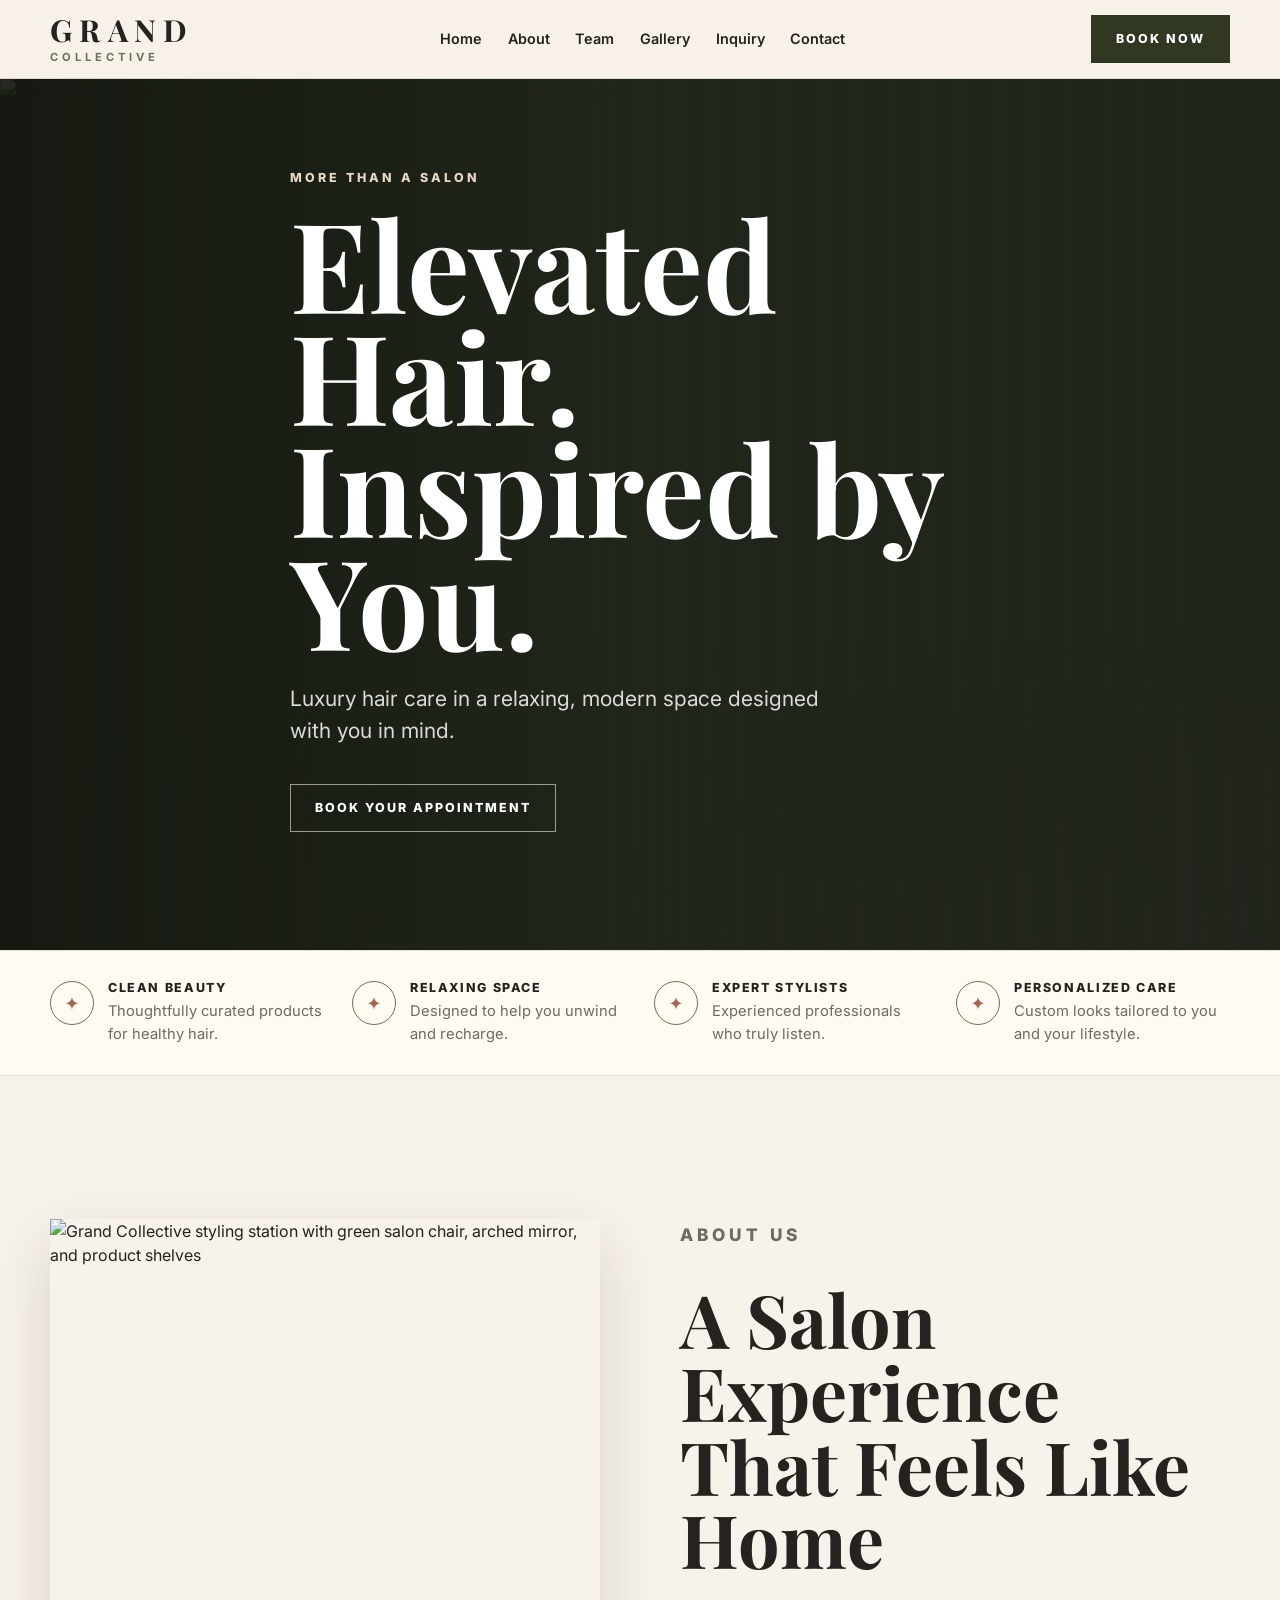
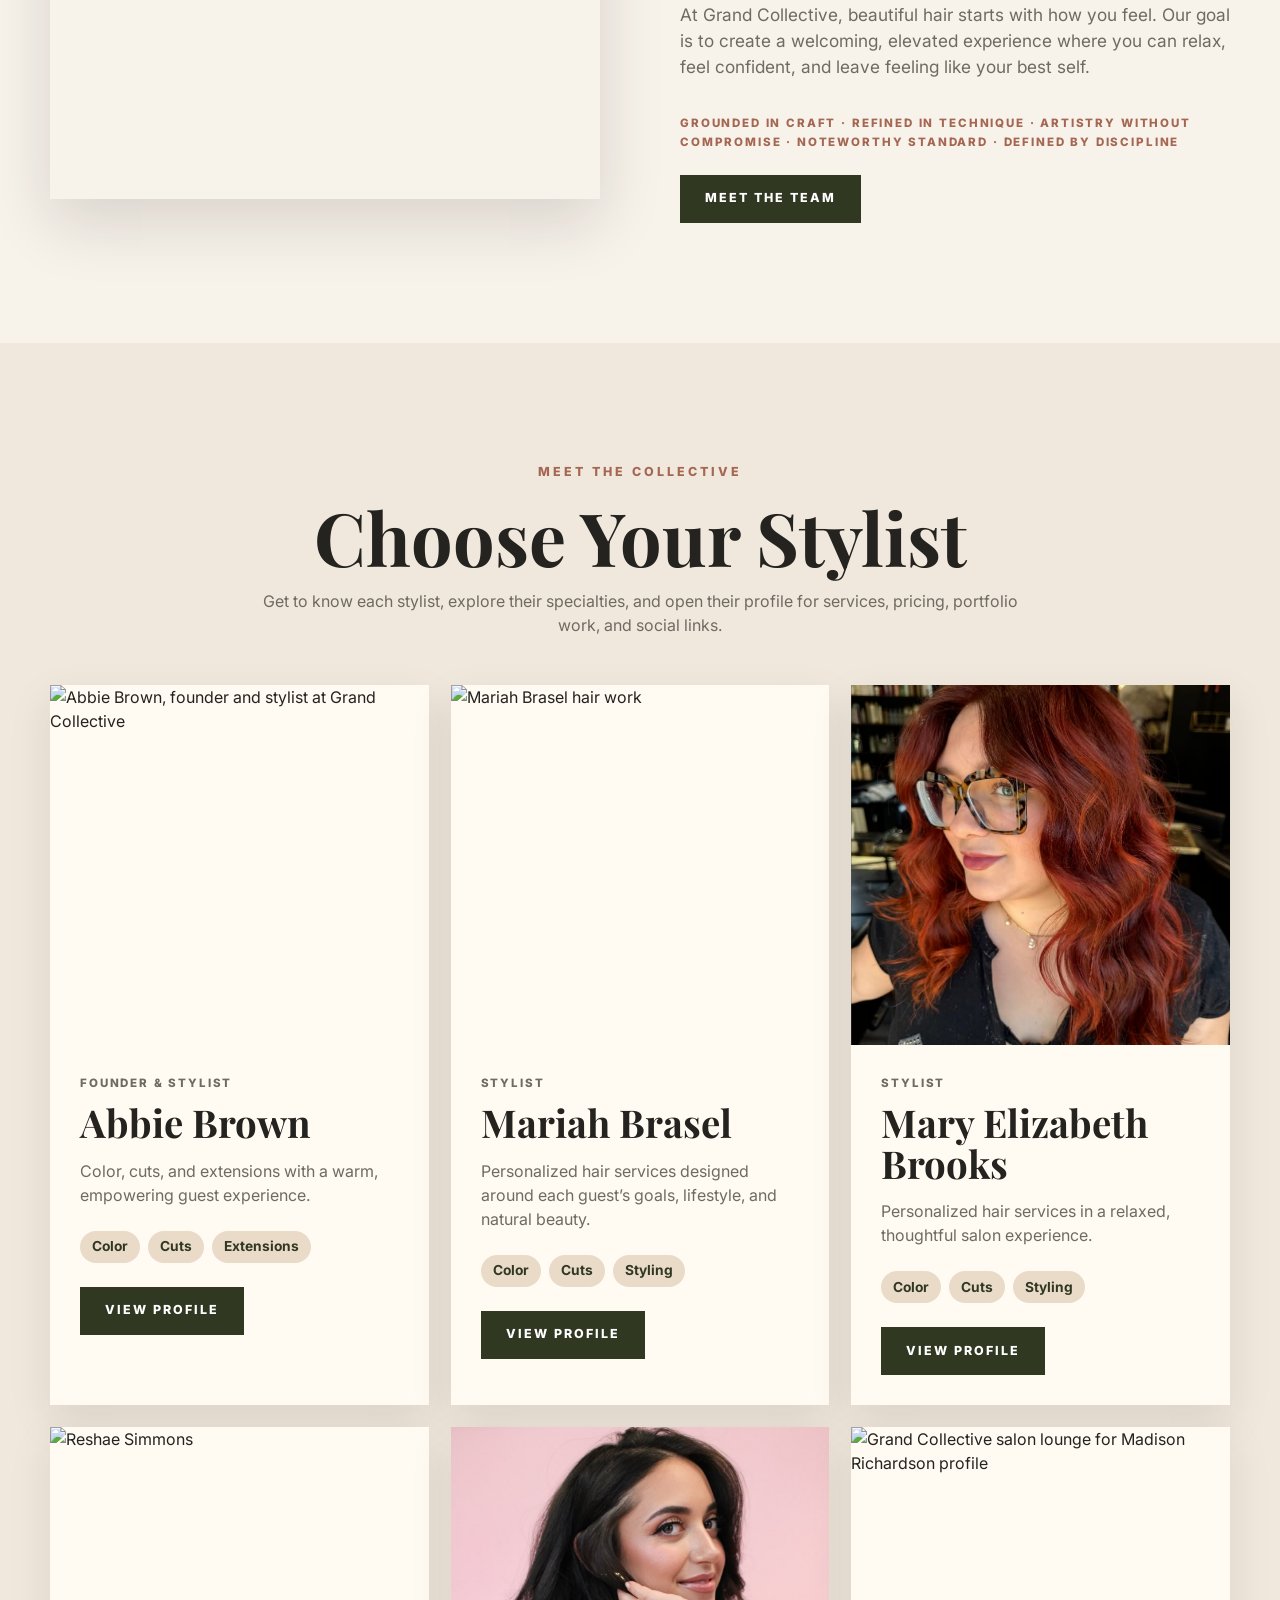
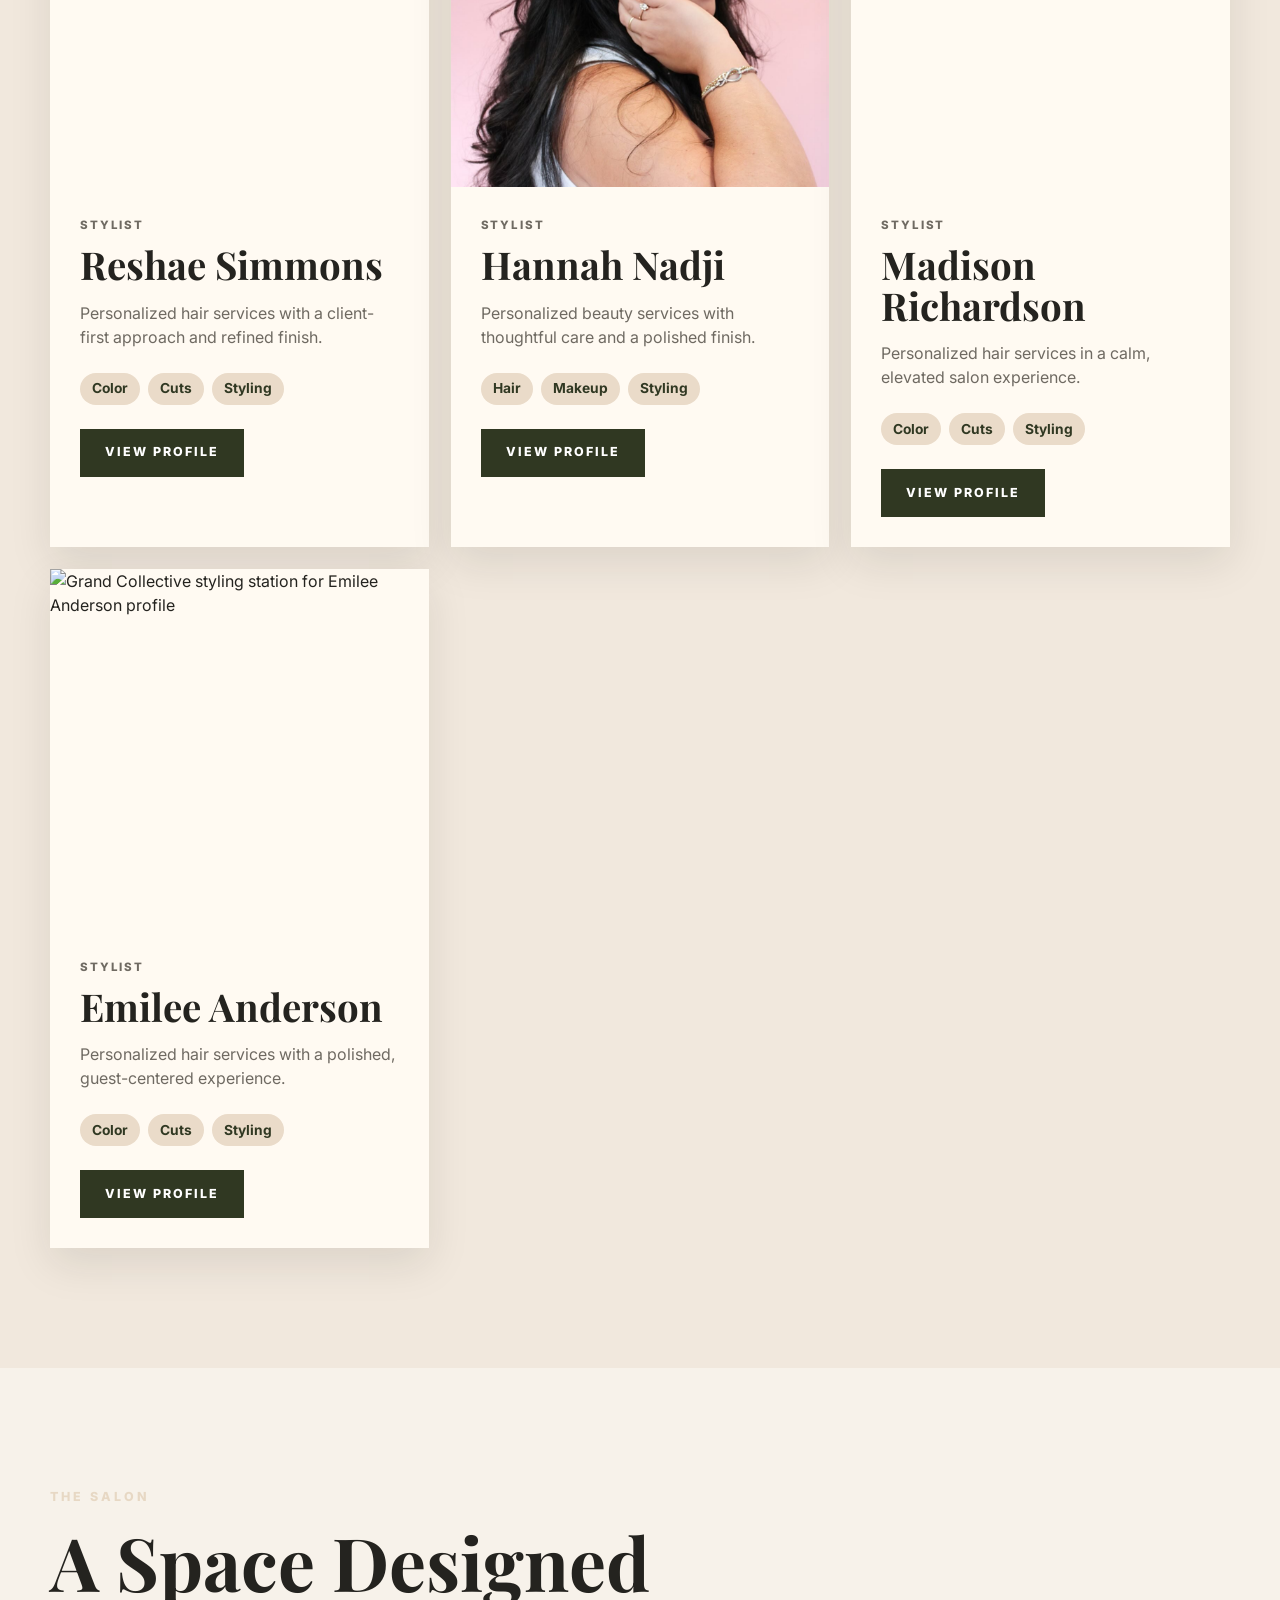
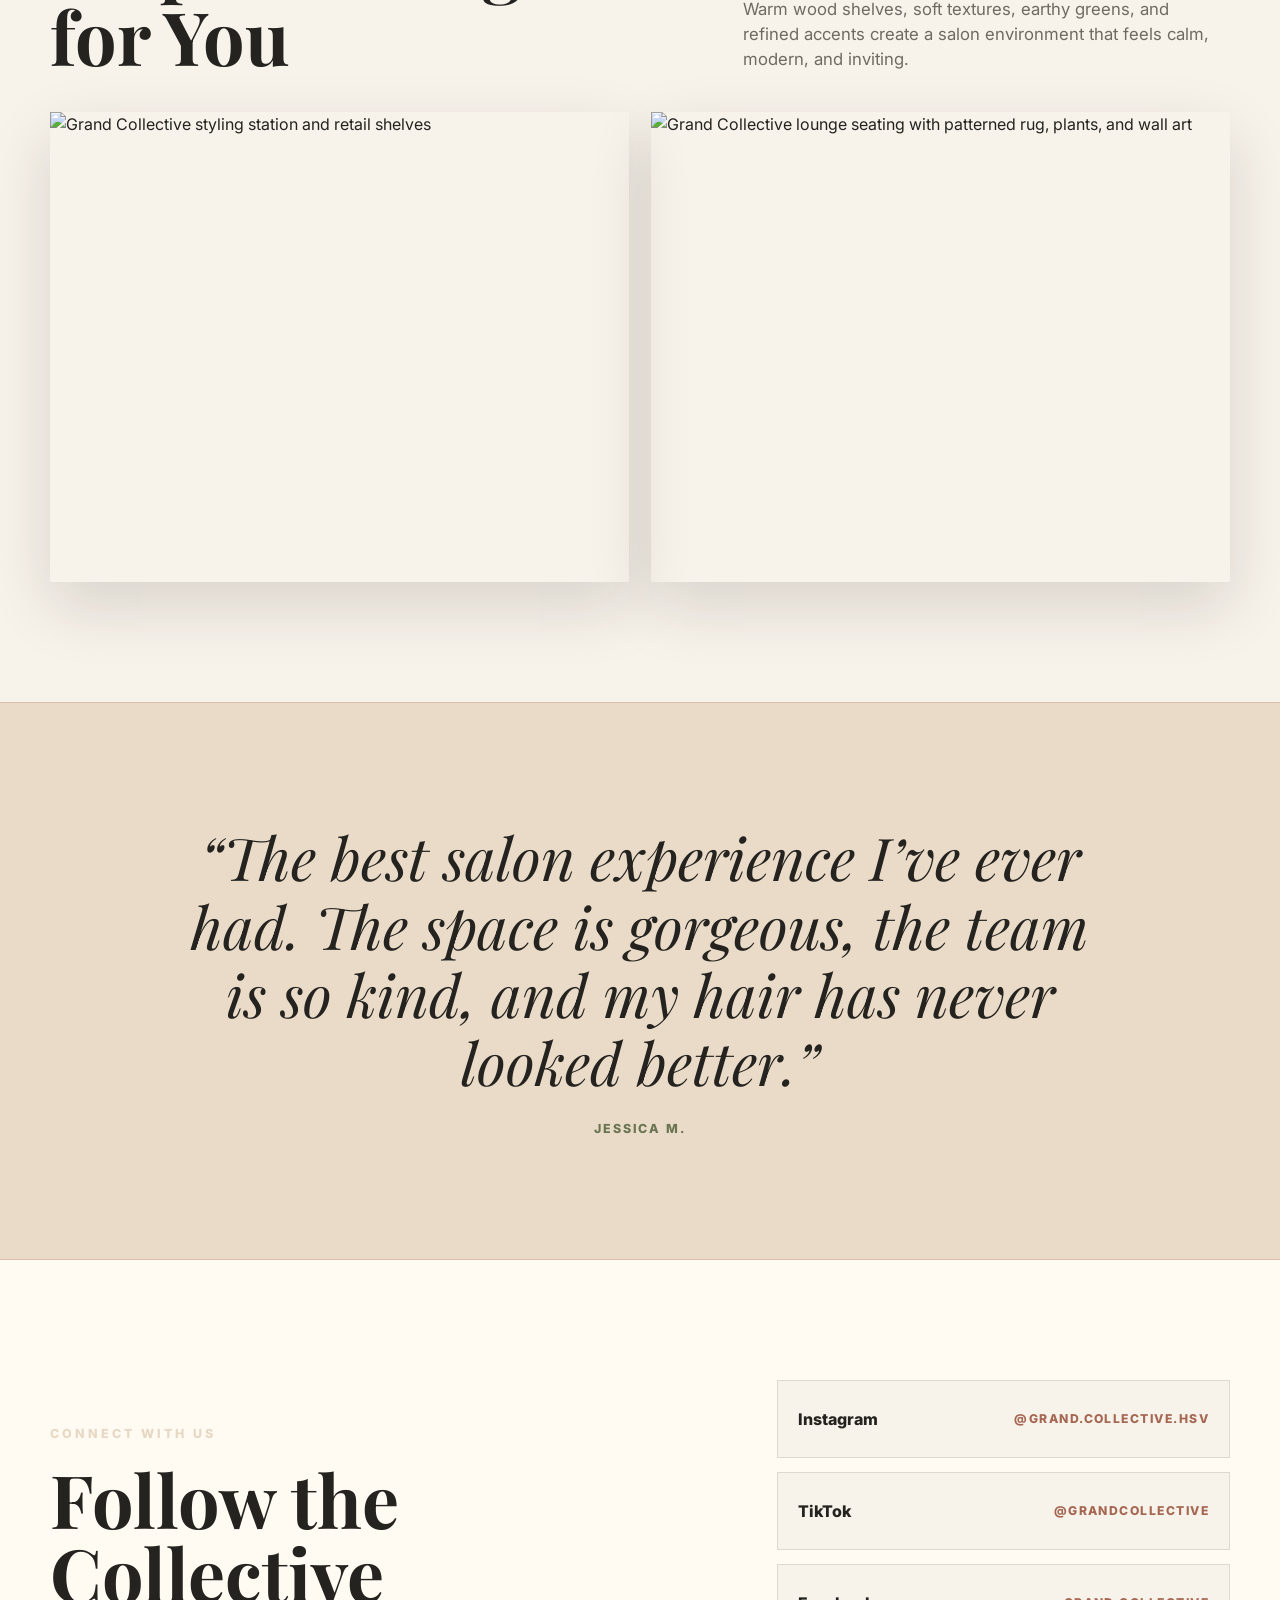
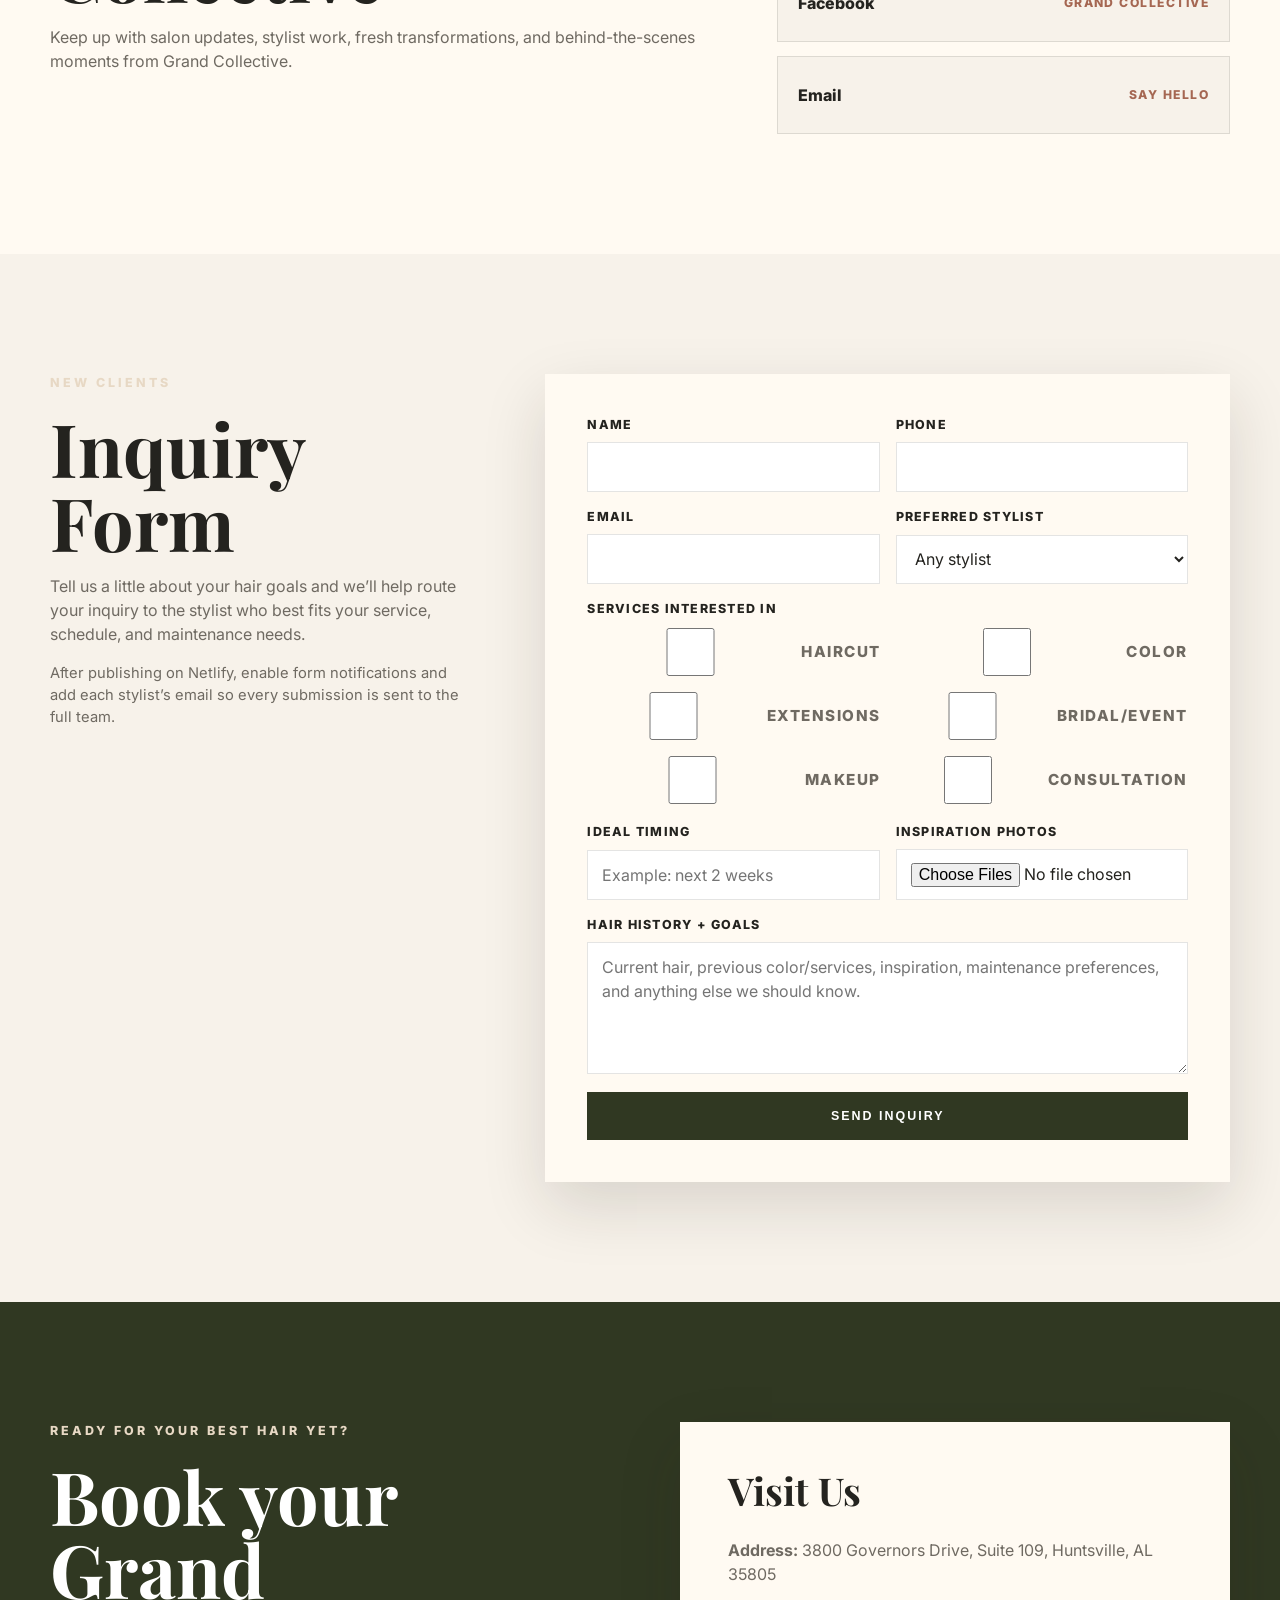
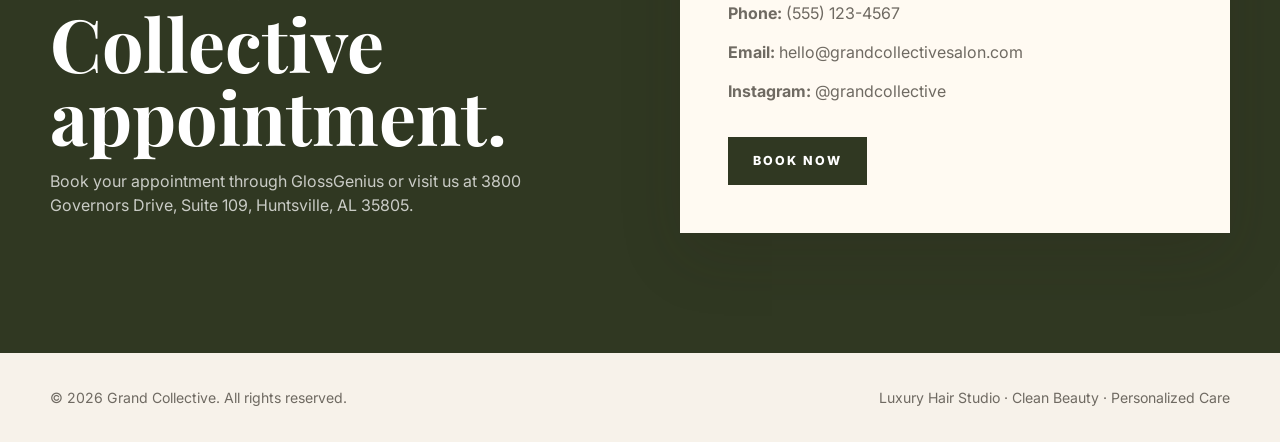
==== index.html @ e7930e5d "Updating Inquiry Form" ====
<!doctype html>
<html lang="en">
  <head>
    <meta charset="utf-8" />
    <meta name="viewport" content="width=device-width, initial-scale=1" />
    <title>Grand Collective | Luxury Hair Studio</title>
    <meta
      name="description"
      content="Grand Collective is a luxury hair studio in Huntsville, Alabama offering personalized cuts, color, styling, treatments, and extensions."
    />
    <link rel="preconnect" href="https://fonts.googleapis.com" />
    <link rel="preconnect" href="https://fonts.gstatic.com" crossorigin />
    <link
      href="https://fonts.googleapis.com/css2?family=Inter:wght@400;500;600;700&family=Playfair+Display:wght@500;600;700&display=swap"
      rel="stylesheet"
    />
    <style>
      :root {
        --paper: #f7f2ea;
        --cream: #fffaf2;
        --ink: #24231f;
        --olive: #303822;
        --sage: #687452;
        --clay: #a56752;
        --rose: #c7a7a1;
        --sand: #e7d8c4;
        --muted: #6f6a62;
        --line: rgba(36, 35, 31, 0.12);
        --shadow: 0 24px 60px rgba(35, 29, 22, 0.14);
      }

      * {
        box-sizing: border-box;
      }

      html {
        scroll-behavior: smooth;
      }

      body {
        margin: 0;
        background: var(--paper);
        color: var(--ink);
        font-family: Inter, system-ui, -apple-system, BlinkMacSystemFont, "Segoe UI", sans-serif;
        line-height: 1.5;
      }

      img {
        display: block;
        width: 100%;
      }

      a {
        color: inherit;
        text-decoration: none;
      }

      .shell {
        width: min(1180px, calc(100% - 40px));
        margin: 0 auto;
      }

      .site-header {
        position: sticky;
        top: 0;
        z-index: 10;
        background: rgba(247, 242, 234, 0.93);
        border-bottom: 1px solid var(--line);
        backdrop-filter: blur(16px);
      }

      .header-inner {
        min-height: 78px;
        display: flex;
        align-items: center;
        justify-content: space-between;
        gap: 24px;
      }

      .brand {
        line-height: 1;
        min-width: max-content;
      }

      .brand-primary {
        display: block;
        font-family: "Playfair Display", Georgia, serif;
        font-size: clamp(1.35rem, 2.6vw, 1.9rem);
        font-weight: 700;
        letter-spacing: 0.24em;
      }

      .brand-secondary {
        display: block;
        margin-top: 6px;
        color: var(--sage);
        font-size: 0.7rem;
        font-weight: 700;
        letter-spacing: 0.36em;
      }

      .nav {
        display: flex;
        align-items: center;
        justify-content: center;
        gap: clamp(16px, 2vw, 34px);
        font-size: 0.9rem;
        font-weight: 600;
      }

      .nav a {
        transition: color 180ms ease;
      }

      .nav a:hover {
        color: var(--clay);
      }

      .button {
        display: inline-flex;
        align-items: center;
        justify-content: center;
        min-height: 48px;
        padding: 0 24px;
        border: 1px solid transparent;
        background: var(--olive);
        color: #fff;
        font-size: 0.78rem;
        font-weight: 800;
        letter-spacing: 0.16em;
        text-transform: uppercase;
        transition: transform 180ms ease, background 180ms ease, border-color 180ms ease, color 180ms ease;
      }

      .button:hover {
        transform: translateY(-1px);
        background: var(--clay);
      }

      .button.secondary {
        background: transparent;
        border-color: rgba(255, 255, 255, 0.55);
      }

      .button.secondary:hover {
        background: #fff;
        border-color: #fff;
        color: var(--ink);
      }

      .hero {
        min-height: min(760px, calc(100vh - 18px));
        position: relative;
        display: flex;
        align-items: center;
        overflow: hidden;
        background: #20251c;
      }

      .hero img {
        position: absolute;
        inset: 0;
        height: 100%;
        object-fit: cover;
        object-position: center 58%;
      }

      .hero::after {
        content: "";
        position: absolute;
        inset: 0;
        background:
          linear-gradient(90deg, rgba(20, 24, 16, 0.92), rgba(31, 38, 25, 0.62) 48%, rgba(31, 38, 25, 0.12)),
          linear-gradient(0deg, rgba(36, 35, 31, 0.28), transparent 38%);
      }

      .hero-content {
        position: relative;
        z-index: 1;
        max-width: 700px;
        padding: 90px 0 118px;
        color: #fff;
      }

      .eyebrow {
        margin: 0 0 18px;
        color: var(--sand);
        font-size: 0.78rem;
        font-weight: 800;
        letter-spacing: 0.24em;
        text-transform: uppercase;
      }

      h1,
      h2,
      h3,
      .quote {
        font-family: "Playfair Display", Georgia, serif;
        letter-spacing: 0;
      }

      h1 {
        max-width: 780px;
        margin: 0 0 28px;
        font-size: clamp(4rem, 11vw, 7.8rem);
        line-height: 0.9;
      }

      h2 {
        margin: 0;
        font-size: clamp(2.5rem, 6vw, 4.6rem);
        line-height: 1;
      }

      h3 {
        margin: 0;
        font-size: clamp(1.65rem, 3vw, 2.45rem);
        line-height: 1.05;
      }

      .hero p:not(.eyebrow) {
        max-width: 560px;
        margin: 0 0 38px;
        color: rgba(255, 255, 255, 0.84);
        font-size: clamp(1.05rem, 2vw, 1.32rem);
      }

      .feature-band {
        background: var(--cream);
        border-block: 1px solid var(--line);
      }

      .features {
        display: grid;
        grid-template-columns: repeat(4, 1fr);
        gap: 28px;
        padding: 30px 0;
      }

      .feature {
        display: grid;
        grid-template-columns: 44px 1fr;
        gap: 14px;
      }

      .spark {
        width: 44px;
        height: 44px;
        display: grid;
        place-items: center;
        border: 1px solid var(--sage);
        border-radius: 50%;
        color: var(--clay);
        font-size: 1.15rem;
      }

      .feature h3 {
        margin: 0 0 6px;
        font-family: Inter, system-ui, sans-serif;
        font-size: 0.78rem;
        font-weight: 800;
        letter-spacing: 0.13em;
        text-transform: uppercase;
      }

      .feature p,
      .muted {
        color: var(--muted);
      }

      .feature p {
        margin: 0;
        font-size: 0.92rem;
      }

      section {
        scroll-margin-top: 90px;
      }

      .section {
        padding: clamp(74px, 10vw, 120px) 0;
      }

      .split {
        display: grid;
        grid-template-columns: minmax(0, 1fr) minmax(0, 1fr);
        gap: clamp(42px, 7vw, 80px);
        align-items: center;
      }

      .portrait-image {
        height: min(580px, 74vw);
        object-fit: cover;
        box-shadow: var(--shadow);
      }

      .copy p {
        margin: 26px 0 34px;
        color: var(--muted);
        font-size: 1.08rem;
      }

      .brand-line {
        margin: 0 0 22px;
        color: var(--clay);
        font-size: 0.72rem;
        font-weight: 800;
        letter-spacing: 0.16em;
        line-height: 1.7;
        text-transform: uppercase;
      }

      .dark {
        background: var(--olive);
        color: #fff;
      }

      .dark .muted {
        color: rgba(255, 255, 255, 0.74);
      }

      .section-heading {
        max-width: 840px;
        margin: 0 auto 48px;
        text-align: center;
      }

      .section-heading .eyebrow {
        color: var(--clay);
      }

      .dark .section-heading .eyebrow,
      .dark .eyebrow {
        color: var(--sand);
      }

      .card-grid {
        display: grid;
        grid-template-columns: repeat(3, minmax(0, 1fr));
        gap: 22px;
      }

      .stylist-card {
        background: var(--cream);
        color: var(--ink);
        box-shadow: 0 16px 40px rgba(32, 28, 22, 0.1);
        transition: transform 180ms ease, box-shadow 180ms ease;
      }

      .stylist-card:hover {
        transform: translateY(-4px);
        box-shadow: var(--shadow);
      }

      .stylist-card p {
        color: var(--muted);
      }

      .team {
        background: #f1e8dd;
      }

      .team .section-heading {
        max-width: 760px;
      }

      .stylist-card {
        overflow: hidden;
      }

      .stylist-card img {
        height: 360px;
        object-fit: cover;
      }

      .stylist-body {
        padding: 30px;
      }

      .stylist-title {
        margin: 0 0 10px;
        color: var(--sage);
        font-size: 0.72rem;
        font-weight: 800;
        letter-spacing: 0.16em;
        text-transform: uppercase;
      }

      .chips {
        display: flex;
        flex-wrap: wrap;
        gap: 8px;
        margin: 24px 0;
      }

      .chip {
        display: inline-flex;
        align-items: center;
        min-height: 32px;
        padding: 0 12px;
        background: #eadbc9;
        color: var(--olive);
        border-radius: 999px;
        font-size: 0.86rem;
        font-weight: 700;
      }

      .gallery-heading {
        display: grid;
        grid-template-columns: minmax(0, 1fr) minmax(280px, 0.74fr);
        gap: 36px;
        align-items: end;
        margin-bottom: 40px;
      }

      .gallery-heading p:last-child {
        margin: 0;
        color: var(--muted);
        font-size: 1.05rem;
      }

      .gallery {
        display: grid;
        grid-template-columns: repeat(2, minmax(0, 1fr));
        gap: 22px;
      }

      .gallery img {
        height: min(470px, 62vw);
        object-fit: cover;
        object-position: center;
        box-shadow: var(--shadow);
      }

      .gallery img:first-child {
        object-position: center 62%;
      }

      .testimonial {
        background: #eadbc9;
        border-block: 1px solid rgba(165, 103, 82, 0.22);
      }

      .quote-wrap {
        max-width: 920px;
        margin: 0 auto;
        text-align: center;
      }

      .quote {
        margin: 0 0 24px;
        font-size: clamp(2rem, 4.6vw, 3.9rem);
        font-style: italic;
        line-height: 1.16;
      }

      .quote-name {
        margin: 0;
        color: var(--sage);
        font-size: 0.78rem;
        font-weight: 800;
        letter-spacing: 0.16em;
        text-transform: uppercase;
      }

      .connect {
        background: var(--cream);
      }

      .connect-inner {
        display: grid;
        grid-template-columns: minmax(0, 0.9fr) minmax(280px, 0.62fr);
        gap: clamp(34px, 6vw, 70px);
        align-items: center;
      }

      .social-grid {
        display: grid;
        grid-template-columns: repeat(auto-fit, minmax(min(100%, 230px), 1fr));
        gap: 14px;
      }

      .social-link {
        min-height: 78px;
        display: flex;
        align-items: center;
        justify-content: space-between;
        gap: 18px;
        padding: 18px 20px;
        border: 1px solid var(--line);
        background: var(--paper);
        font-weight: 800;
        min-width: 0;
        transition: transform 180ms ease, border-color 180ms ease, background 180ms ease;
      }

      .social-link:hover {
        transform: translateY(-2px);
        border-color: rgba(165, 103, 82, 0.45);
        background: #fff;
      }

      .social-link span {
        color: var(--clay);
        font-size: 0.76rem;
        letter-spacing: 0.12em;
        overflow-wrap: anywhere;
        text-align: right;
        text-transform: uppercase;
      }

      .contact-card {
        background: var(--cream);
        color: var(--ink);
        padding: clamp(28px, 5vw, 48px);
        box-shadow: var(--shadow);
      }

      .contact-list {
        display: grid;
        gap: 15px;
        margin: 28px 0 34px;
        color: var(--muted);
      }

      .contact-list p {
        margin: 0;
      }

      .inquiry {
        background: var(--paper);
      }

      .inquiry-wrap {
        display: grid;
        grid-template-columns: minmax(0, 0.46fr) minmax(0, 0.74fr);
        gap: clamp(34px, 6vw, 70px);
        align-items: start;
      }

      .inquiry-form {
        display: grid;
        gap: 18px;
        background: var(--cream);
        padding: clamp(24px, 4vw, 42px);
        box-shadow: var(--shadow);
      }

      .form-grid {
        display: grid;
        grid-template-columns: repeat(2, minmax(0, 1fr));
        gap: 16px;
      }

      .field {
        display: grid;
        gap: 7px;
      }

      .field.full {
        grid-column: 1 / -1;
      }

      .field label,
      .fieldset-label {
        color: var(--ink);
        font-size: 0.78rem;
        font-weight: 800;
        letter-spacing: 0.1em;
        text-transform: uppercase;
      }

      .field input,
      .field select,
      .field textarea {
        width: 100%;
        border: 1px solid var(--line);
        background: #fff;
        color: var(--ink);
        font: inherit;
        min-height: 48px;
        padding: 12px 14px;
      }

      .field textarea {
        min-height: 132px;
        resize: vertical;
      }

      .check-grid {
        display: grid;
        grid-template-columns: repeat(2, minmax(0, 1fr));
        gap: 10px 14px;
      }

      .check-grid label {
        display: flex;
        align-items: center;
        gap: 8px;
        color: var(--muted);
        font-size: 0.95rem;
      }

      .form-note {
        margin: 0;
        color: var(--muted);
        font-size: 0.92rem;
      }

      .site-footer {
        padding: 34px 0;
        background: var(--paper);
        color: var(--muted);
        font-size: 0.88rem;
      }

      .footer-inner {
        display: flex;
        justify-content: space-between;
        gap: 20px;
      }

      @media (max-width: 900px) {
        .header-inner {
          flex-wrap: wrap;
          padding: 16px 0;
        }

        .nav {
          order: 3;
          width: 100%;
          justify-content: flex-start;
          overflow-x: auto;
          padding-bottom: 2px;
        }

        .hero {
          min-height: 720px;
        }

        .features,
        .card-grid {
          grid-template-columns: repeat(2, minmax(0, 1fr));
        }

        .split,
        .gallery-heading,
        .connect-inner,
        .inquiry-wrap {
          grid-template-columns: 1fr;
        }
      }

      @media (max-width: 620px) {
        .shell {
          width: min(100% - 28px, 1180px);
        }

        .site-header .button {
          min-height: 42px;
          padding: 0 14px;
          font-size: 0.68rem;
          letter-spacing: 0.12em;
        }

        .nav {
          gap: 18px;
          font-size: 0.84rem;
        }

        .hero {
          min-height: 660px;
        }

        .hero-content {
          padding: 66px 0 92px;
        }

        .features,
        .card-grid,
        .gallery,
        .form-grid,
        .check-grid {
          grid-template-columns: 1fr;
        }

        .social-link {
          align-items: flex-start;
          flex-direction: column;
          gap: 8px;
          min-height: 72px;
        }

        .social-link span {
          text-align: left;
        }

        .feature {
          grid-template-columns: 40px 1fr;
        }

        .spark {
          width: 40px;
          height: 40px;
        }

        .portrait-image,
        .gallery img,
        .stylist-card img {
          height: auto;
          aspect-ratio: 4 / 5;
        }

        .footer-inner {
          flex-direction: column;
        }
      }
    </style>
  </head>
  <body>
    <header class="site-header">
      <div class="shell header-inner">
        <a class="brand" href="#home" aria-label="Grand Collective home">
          <span class="brand-primary">GRAND</span>
          <span class="brand-secondary">COLLECTIVE</span>
        </a>

        <nav class="nav" aria-label="Primary navigation">
          <a href="#home">Home</a>
          <a href="#about">About</a>
          <a href="#team">Team</a>
          <a href="#gallery">Gallery</a>
          <a href="#inquiry">Inquiry</a>
          <a href="#contact">Contact</a>
        </nav>

        <a class="button" href="https://www.glossgenius.com" target="_blank" rel="noopener noreferrer">Book Now</a>
      </div>
    </header>

    <main>
      <section class="hero" id="home">
        <img
          src="assets/salon-lounge.jpeg"
          alt="Grand Collective salon lounge with cream sofa, green accents, plants, and artwork"
        />
        <div class="shell hero-content">
          <p class="eyebrow">More than a salon</p>
          <h1>Elevated Hair. Inspired by You.</h1>
          <p>Luxury hair care in a relaxing, modern space designed with you in mind.</p>
          <a class="button secondary" href="https://www.glossgenius.com" target="_blank" rel="noopener noreferrer">
            Book Your Appointment
          </a>
        </div>
      </section>

      <section class="feature-band" aria-label="Salon highlights">
        <div class="shell features">
          <article class="feature">
            <span class="spark" aria-hidden="true">✦</span>
            <div>
              <h3>Clean Beauty</h3>
              <p>Thoughtfully curated products for healthy hair.</p>
            </div>
          </article>
          <article class="feature">
            <span class="spark" aria-hidden="true">✦</span>
            <div>
              <h3>Relaxing Space</h3>
              <p>Designed to help you unwind and recharge.</p>
            </div>
          </article>
          <article class="feature">
            <span class="spark" aria-hidden="true">✦</span>
            <div>
              <h3>Expert Stylists</h3>
              <p>Experienced professionals who truly listen.</p>
            </div>
          </article>
          <article class="feature">
            <span class="spark" aria-hidden="true">✦</span>
            <div>
              <h3>Personalized Care</h3>
              <p>Custom looks tailored to you and your lifestyle.</p>
            </div>
          </article>
        </div>
      </section>

      <section class="section" id="about">
        <div class="shell split">
          <img
            class="portrait-image"
            src="assets/salon-styling-station.jpeg"
            alt="Grand Collective styling station with green salon chair, arched mirror, and product shelves"
          />
          <div class="copy">
            <p class="eyebrow">About Us</p>
            <h2>A Salon Experience That Feels Like Home</h2>
            <p>
              At Grand Collective, beautiful hair starts with how you feel. Our goal is to create a welcoming,
              elevated experience where you can relax, feel confident, and leave feeling like your best self.
            </p>
            <div class="brand-line">
              Grounded in craft · Refined in technique · Artistry without compromise · Noteworthy standard · Defined by discipline
            </div>
            <a class="button" href="#team">Meet the Team</a>
          </div>
        </div>
      </section>

      <section class="section team" id="team">
        <div class="shell">
          <div class="section-heading">
            <p class="eyebrow">Meet the Collective</p>
            <h2>Choose Your Stylist</h2>
            <p class="muted">
              Get to know each stylist, explore their specialties, and open their profile for services, pricing,
              portfolio work, and social links.
            </p>
          </div>

          <div class="card-grid">
            <article class="stylist-card">
              <img
                src="https://scontent-atl3-3.xx.fbcdn.net/v/t51.82787-15/645828600_18410996041132107_3146058509000540786_n.jpg?_nc_cat=110&ccb=1-7&_nc_sid=13d280&_nc_ohc=li1byOD70IgQ7kNvwHXrajr&_nc_oc=AdpPL_FQhlfdvkfmpKuUC0N3AaipbnE9xG3eQyv5bgI722FaXKbrHOtxYbBy1-VGNukWis0WMuGWxEHHqZU8U7DI&_nc_zt=23&_nc_ht=scontent-atl3-3.xx&_nc_gid=JzuvWcwWNHqsFKh1lFBW8g&_nc_ss=7b2a8&oh=00_Af6SgL-Ng6SJJpRJ5q_Zm3h-JYjQXnUCcD03-8H7LQjuSw&oe=69FB43D0"
                alt="Abbie Brown, founder and stylist at Grand Collective"
              />
              <div class="stylist-body">
                <p class="stylist-title">Founder & Stylist</p>
                <h3>Abbie Brown</h3>
                <p>Color, cuts, and extensions with a warm, empowering guest experience.</p>
                <div class="chips" aria-label="Services offered">
                  <span class="chip">Color</span>
                  <span class="chip">Cuts</span>
                  <span class="chip">Extensions</span>
                </div>
                <a class="button" href="abbie-brown.html">View Profile</a>
              </div>
            </article>

            <article class="stylist-card">
              <img
                src="https://static.glossgenius.com/public/salon/a362d06cf3b8d1f4d2407f209b856b22dd4c6604/website_cover_image/cc48721b453669efaa2fc323469e6ce3.jpeg"
                alt="Mariah Brasel hair work"
              />
              <div class="stylist-body">
                <p class="stylist-title">Stylist</p>
                <h3>Mariah Brasel</h3>
                <p>Personalized hair services designed around each guest’s goals, lifestyle, and natural beauty.</p>
                <div class="chips" aria-label="Services offered">
                  <span class="chip">Color</span>
                  <span class="chip">Cuts</span>
                  <span class="chip">Styling</span>
                </div>
                <a class="button" href="mariah-brasel.html">View Profile</a>
              </div>
            </article>

            <article class="stylist-card">
              <img
                src="assets/mary-elizabeth-brooks.png"
                alt="Mary Elizabeth Brooks"
              />
              <div class="stylist-body">
                <p class="stylist-title">Stylist</p>
                <h3>Mary Elizabeth Brooks</h3>
                <p>Personalized hair services in a relaxed, thoughtful salon experience.</p>
                <div class="chips" aria-label="Services offered">
                  <span class="chip">Color</span>
                  <span class="chip">Cuts</span>
                  <span class="chip">Styling</span>
                </div>
                <a class="button" href="mary-elizabeth-brooks.html">View Profile</a>
              </div>
            </article>

            <article class="stylist-card">
              <img
                src="https://static.glossgenius.com/public/user/c93a3cfb42917dda00676655c4abd8143cd4c05f/avatar/fdd5fae44b6afadf46281461badc372c.jpeg"
                alt="Reshae Simmons"
              />
              <div class="stylist-body">
                <p class="stylist-title">Stylist</p>
                <h3>Reshae Simmons</h3>
                <p>Personalized hair services with a client-first approach and refined finish.</p>
                <div class="chips" aria-label="Services offered">
                  <span class="chip">Color</span>
                  <span class="chip">Cuts</span>
                  <span class="chip">Styling</span>
                </div>
                <a class="button" href="reshae-simmons.html">View Profile</a>
              </div>
            </article>

            <article class="stylist-card">
              <img
                src="assets/hannah-nadji.jpg"
                alt="Hannah Nadji"
              />
              <div class="stylist-body">
                <p class="stylist-title">Stylist</p>
                <h3>Hannah Nadji</h3>
                <p>Personalized beauty services with thoughtful care and a polished finish.</p>
                <div class="chips" aria-label="Services offered">
                  <span class="chip">Hair</span>
                  <span class="chip">Makeup</span>
                  <span class="chip">Styling</span>
                </div>
                <a class="button" href="hannah-nadji.html">View Profile</a>
              </div>
            </article>

            <article class="stylist-card">
              <img
                src="assets/salon-lounge.jpeg"
                alt="Grand Collective salon lounge for Madison Richardson profile"
              />
              <div class="stylist-body">
                <p class="stylist-title">Stylist</p>
                <h3>Madison Richardson</h3>
                <p>Personalized hair services in a calm, elevated salon experience.</p>
                <div class="chips" aria-label="Services offered">
                  <span class="chip">Color</span>
                  <span class="chip">Cuts</span>
                  <span class="chip">Styling</span>
                </div>
                <a class="button" href="madison.html">View Profile</a>
              </div>
            </article>

            <article class="stylist-card">
              <img
                src="assets/salon-styling-station.jpeg"
                alt="Grand Collective styling station for Emilee Anderson profile"
              />
              <div class="stylist-body">
                <p class="stylist-title">Stylist</p>
                <h3>Emilee Anderson</h3>
                <p>Personalized hair services with a polished, guest-centered experience.</p>
                <div class="chips" aria-label="Services offered">
                  <span class="chip">Color</span>
                  <span class="chip">Cuts</span>
                  <span class="chip">Styling</span>
                </div>
                <a class="button" href="emilee.html">View Profile</a>
              </div>
            </article>
          </div>
        </div>
      </section>

      <section class="section" id="gallery">
        <div class="shell">
          <div class="gallery-heading">
            <div>
              <p class="eyebrow">The Salon</p>
              <h2>A Space Designed for You</h2>
            </div>
            <p>
              Warm wood shelves, soft textures, earthy greens, and refined accents create a salon environment that feels
              calm, modern, and inviting.
            </p>
          </div>

          <div class="gallery">
            <img
              src="assets/salon-styling-station.jpeg"
              alt="Grand Collective styling station and retail shelves"
            />
            <img
              src="assets/salon-lounge.jpeg"
              alt="Grand Collective lounge seating with patterned rug, plants, and wall art"
            />
          </div>
        </div>
      </section>

      <section class="section testimonial">
        <div class="shell quote-wrap">
          <p class="quote">
            “The best salon experience I’ve ever had. The space is gorgeous, the team is so kind, and my hair has never
            looked better.”
          </p>
          <p class="quote-name">Jessica M.</p>
        </div>
      </section>

      <section class="section connect">
        <div class="shell connect-inner">
          <div>
            <p class="eyebrow">Connect With Us</p>
            <h2>Follow the Collective</h2>
            <p class="muted">
              Keep up with salon updates, stylist work, fresh transformations, and behind-the-scenes moments from Grand
              Collective.
            </p>
          </div>

          <div class="social-grid" aria-label="Grand Collective social media links">
            <a
              class="social-link"
              href="https://www.instagram.com/grand.collective.hsv?utm_source=ig_web_button_share_sheet&igsh=ZDNlZDc0MzIxNw=="
              target="_blank"
              rel="noopener noreferrer"
            >
              Instagram <span>@grand.collective.hsv</span>
            </a>
            <a class="social-link" href="https://www.tiktok.com/@grandcollective" target="_blank" rel="noopener noreferrer">
              TikTok <span>@grandcollective</span>
            </a>
            <a class="social-link" href="https://www.facebook.com/GrandCollective" target="_blank" rel="noopener noreferrer">
              Facebook <span>Grand Collective</span>
            </a>
            <a class="social-link" href="mailto:hello@grandcollectivesalon.com">
              Email <span>Say Hello</span>
            </a>
          </div>
        </div>
      </section>

      <section class="section inquiry" id="inquiry">
        <div class="shell inquiry-wrap">
          <div>
            <p class="eyebrow">New Clients</p>
            <h2>Inquiry Form</h2>
            <p class="muted">
              Tell us a little about your hair goals and we’ll help route your inquiry to the stylist who best fits your
              service, schedule, and maintenance needs.
            </p>
            <p class="form-note">
              After publishing on Netlify, enable form notifications and add each stylist’s email so every submission is
              sent to the full team.
            </p>
          </div>

          <form
            class="inquiry-form"
            name="new-client-inquiry"
            method="POST"
            data-netlify="true"
            netlify-honeypot="bot-field"
            enctype="multipart/form-data"
          >
            <input type="hidden" name="form-name" value="new-client-inquiry" />
            <input type="text" name="bot-field" tabindex="-1" autocomplete="off" hidden />

            <div class="form-grid">
              <div class="field">
                <label for="client-name">Name</label>
                <input id="client-name" name="name" autocomplete="name" required />
              </div>
              <div class="field">
                <label for="client-phone">Phone</label>
                <input id="client-phone" name="phone" autocomplete="tel" required />
              </div>
              <div class="field">
                <label for="client-email">Email</label>
                <input id="client-email" name="email" type="email" autocomplete="email" required />
              </div>
              <div class="field">
                <label for="preferred-stylist">Preferred Stylist</label>
                <select id="preferred-stylist" name="preferred-stylist">
                  <option>Any stylist</option>
                  <option>Abbie Brown</option>
                  <option>Mariah Brasel</option>
                  <option>Mary Elizabeth Brooks</option>
                  <option>Reshae Simmons</option>
                  <option>Hannah Nadji</option>
                  <option>Madison Richardson</option>
                  <option>Emilee Anderson</option>
                </select>
              </div>

              <div class="field full">
                <div class="fieldset-label">Services Interested In</div>
                <div class="check-grid">
                  <label><input type="checkbox" name="services" value="haircut" /> Haircut</label>
                  <label><input type="checkbox" name="services" value="color" /> Color</label>
                  <label><input type="checkbox" name="services" value="extensions" /> Extensions</label>
                  <label><input type="checkbox" name="services" value="bridal" /> Bridal/Event</label>
                  <label><input type="checkbox" name="services" value="makeup" /> Makeup</label>
                  <label><input type="checkbox" name="services" value="consultation" /> Consultation</label>
                </div>
              </div>

              <div class="field">
                <label for="timeline">Ideal Timing</label>
                <input id="timeline" name="timeline" placeholder="Example: next 2 weeks" />
              </div>
              <div class="field">
                <label for="photos">Inspiration Photos</label>
                <input id="photos" name="photos" type="file" accept="image/*" multiple />
              </div>
              <div class="field full">
                <label for="hair-history">Hair History + Goals</label>
                <textarea
                  id="hair-history"
                  name="hair-history"
                  placeholder="Current hair, previous color/services, inspiration, maintenance preferences, and anything else we should know."
                  required
                ></textarea>
              </div>
            </div>

            <button class="button" type="submit">Send Inquiry</button>
          </form>
        </div>
      </section>

      <section class="section dark" id="book">
        <div class="shell split">
          <div>
            <p class="eyebrow">Ready for your best hair yet?</p>
            <h2>Book your Grand Collective appointment.</h2>
            <p class="muted">
              Book your appointment through GlossGenius or visit us at 3800 Governors Drive, Suite 109, Huntsville, AL
              35805.
            </p>
          </div>

          <div class="contact-card" id="contact">
            <h3>Visit Us</h3>
            <div class="contact-list">
              <p><strong>Address:</strong> 3800 Governors Drive, Suite 109, Huntsville, AL 35805</p>
              <p><strong>Phone:</strong> (555) 123-4567</p>
              <p><strong>Email:</strong> hello@grandcollectivesalon.com</p>
              <p><strong>Instagram:</strong> @grandcollective</p>
            </div>
            <a class="button" href="https://www.glossgenius.com" target="_blank" rel="noopener noreferrer">Book Now</a>
          </div>
        </div>
      </section>
    </main>

    <footer class="site-footer">
      <div class="shell footer-inner">
        <span>© 2026 Grand Collective. All rights reserved.</span>
        <span>Luxury Hair Studio · Clean Beauty · Personalized Care</span>
      </div>
    </footer>
  </body>
</html>
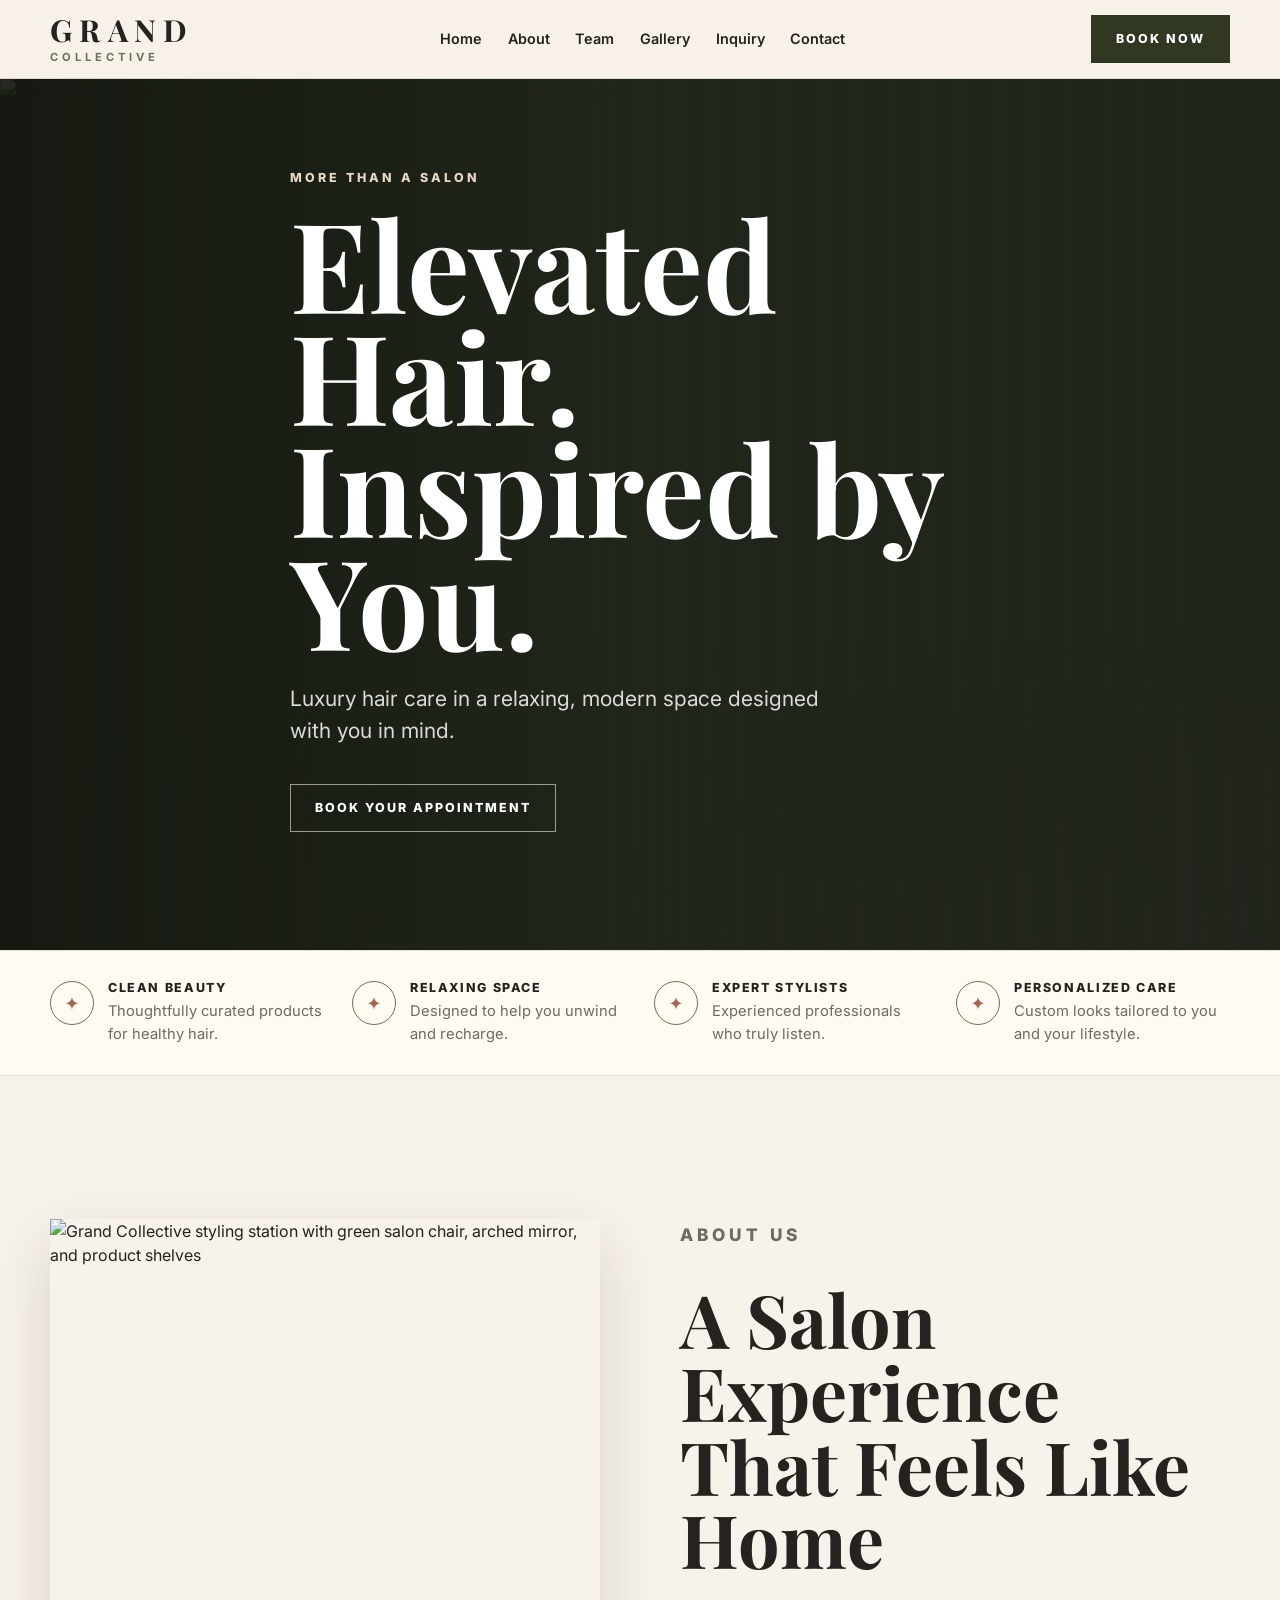
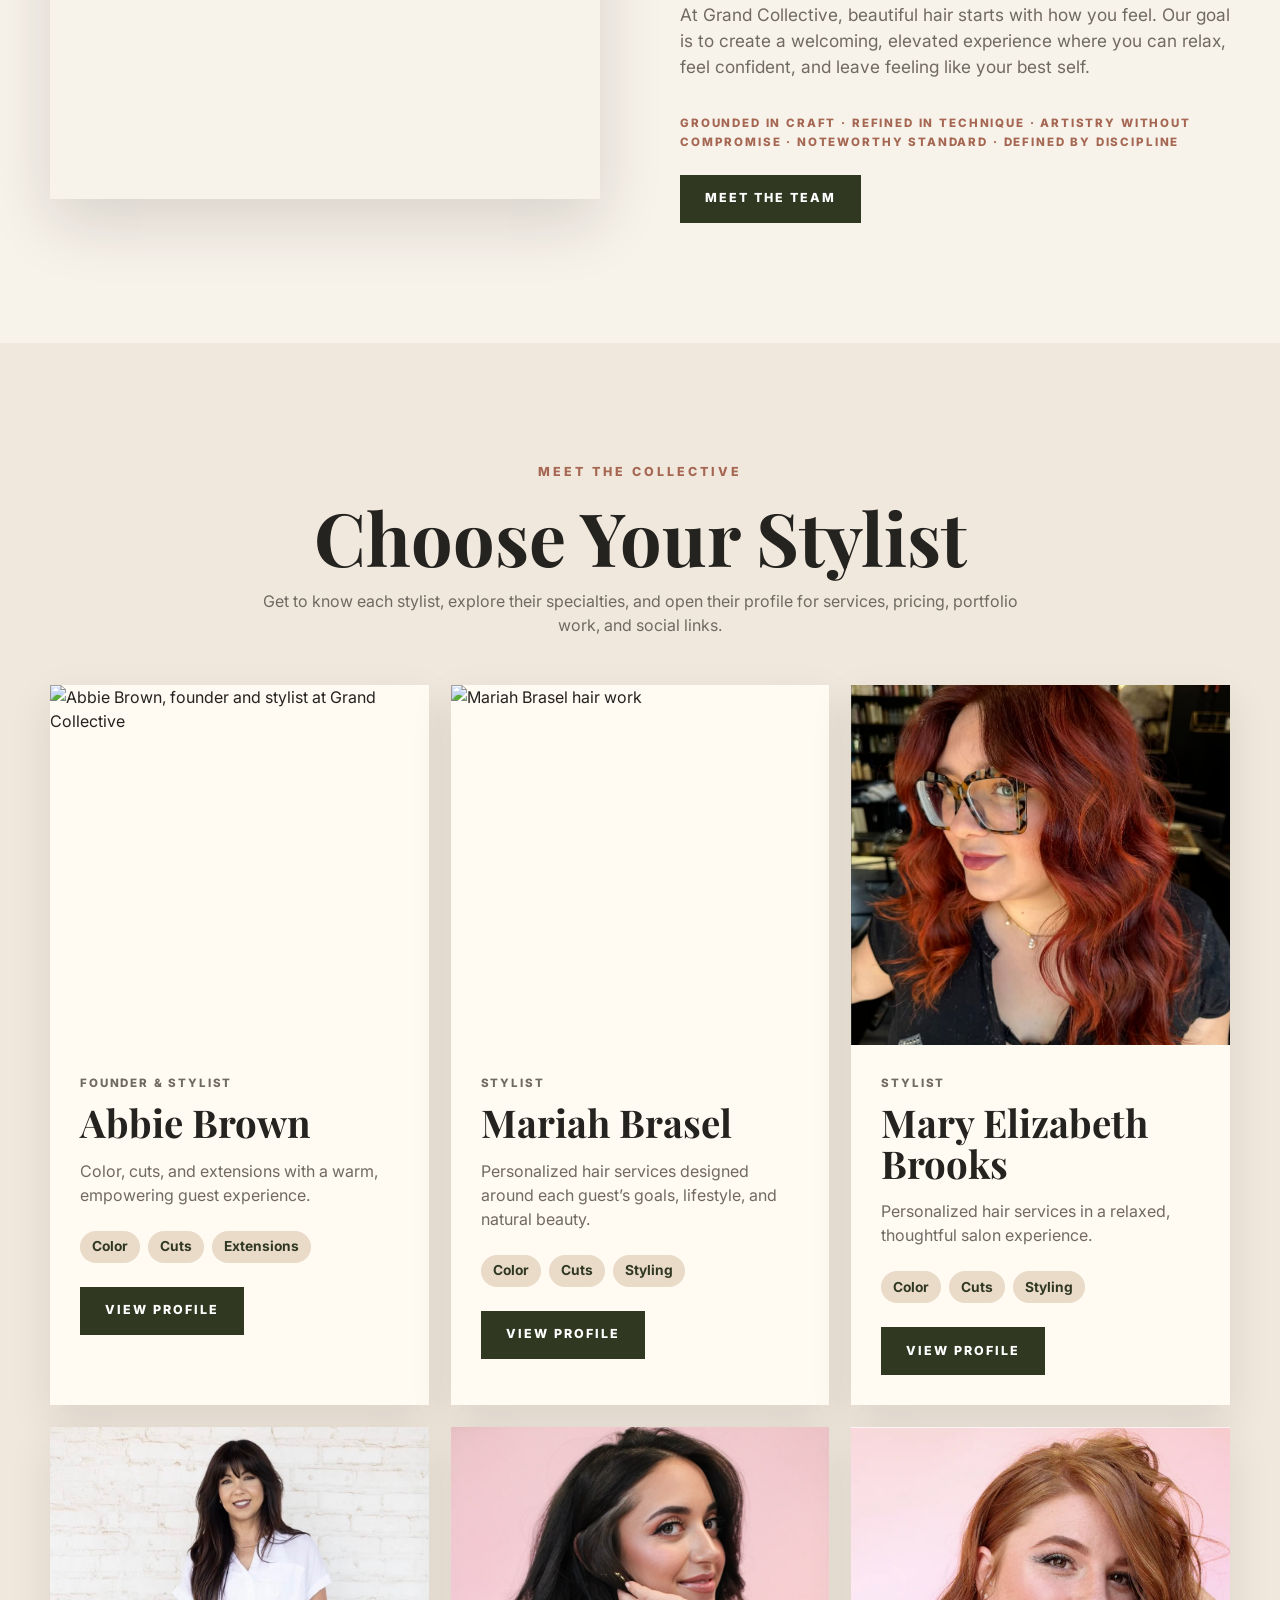
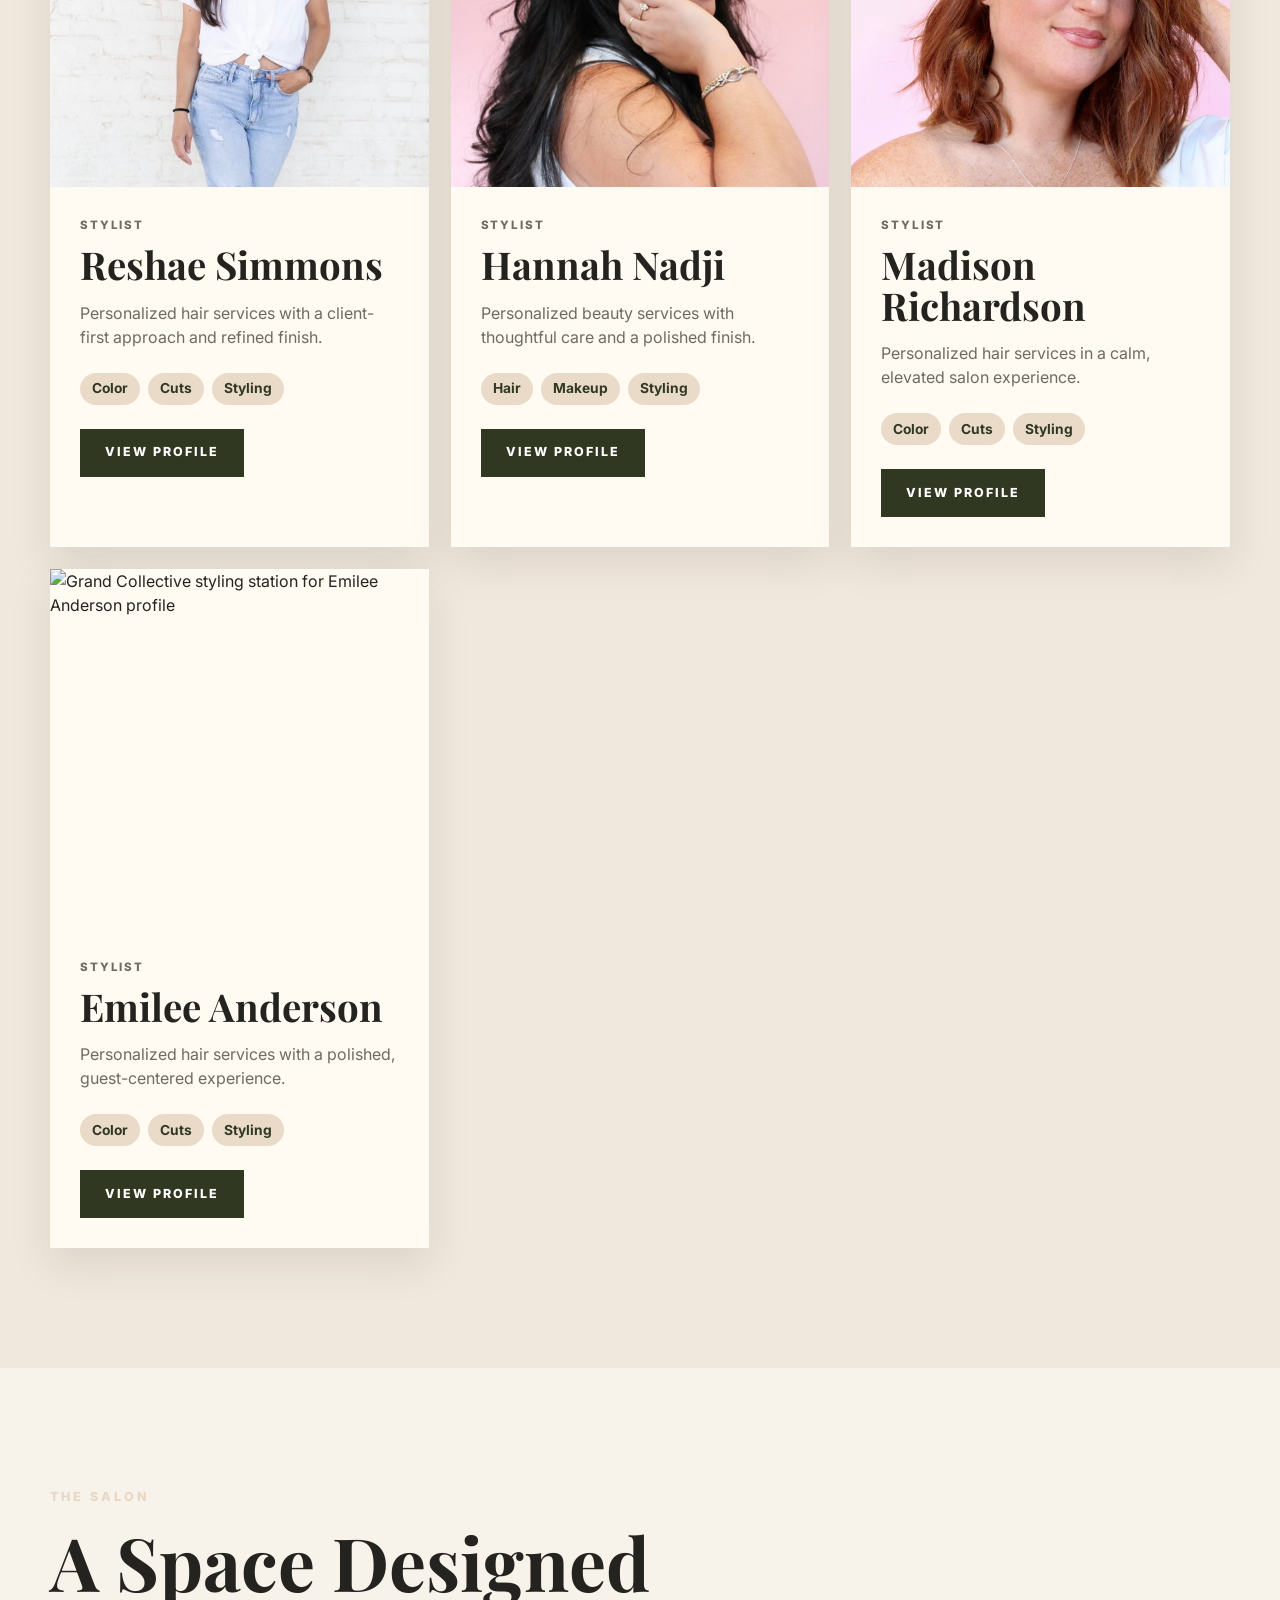
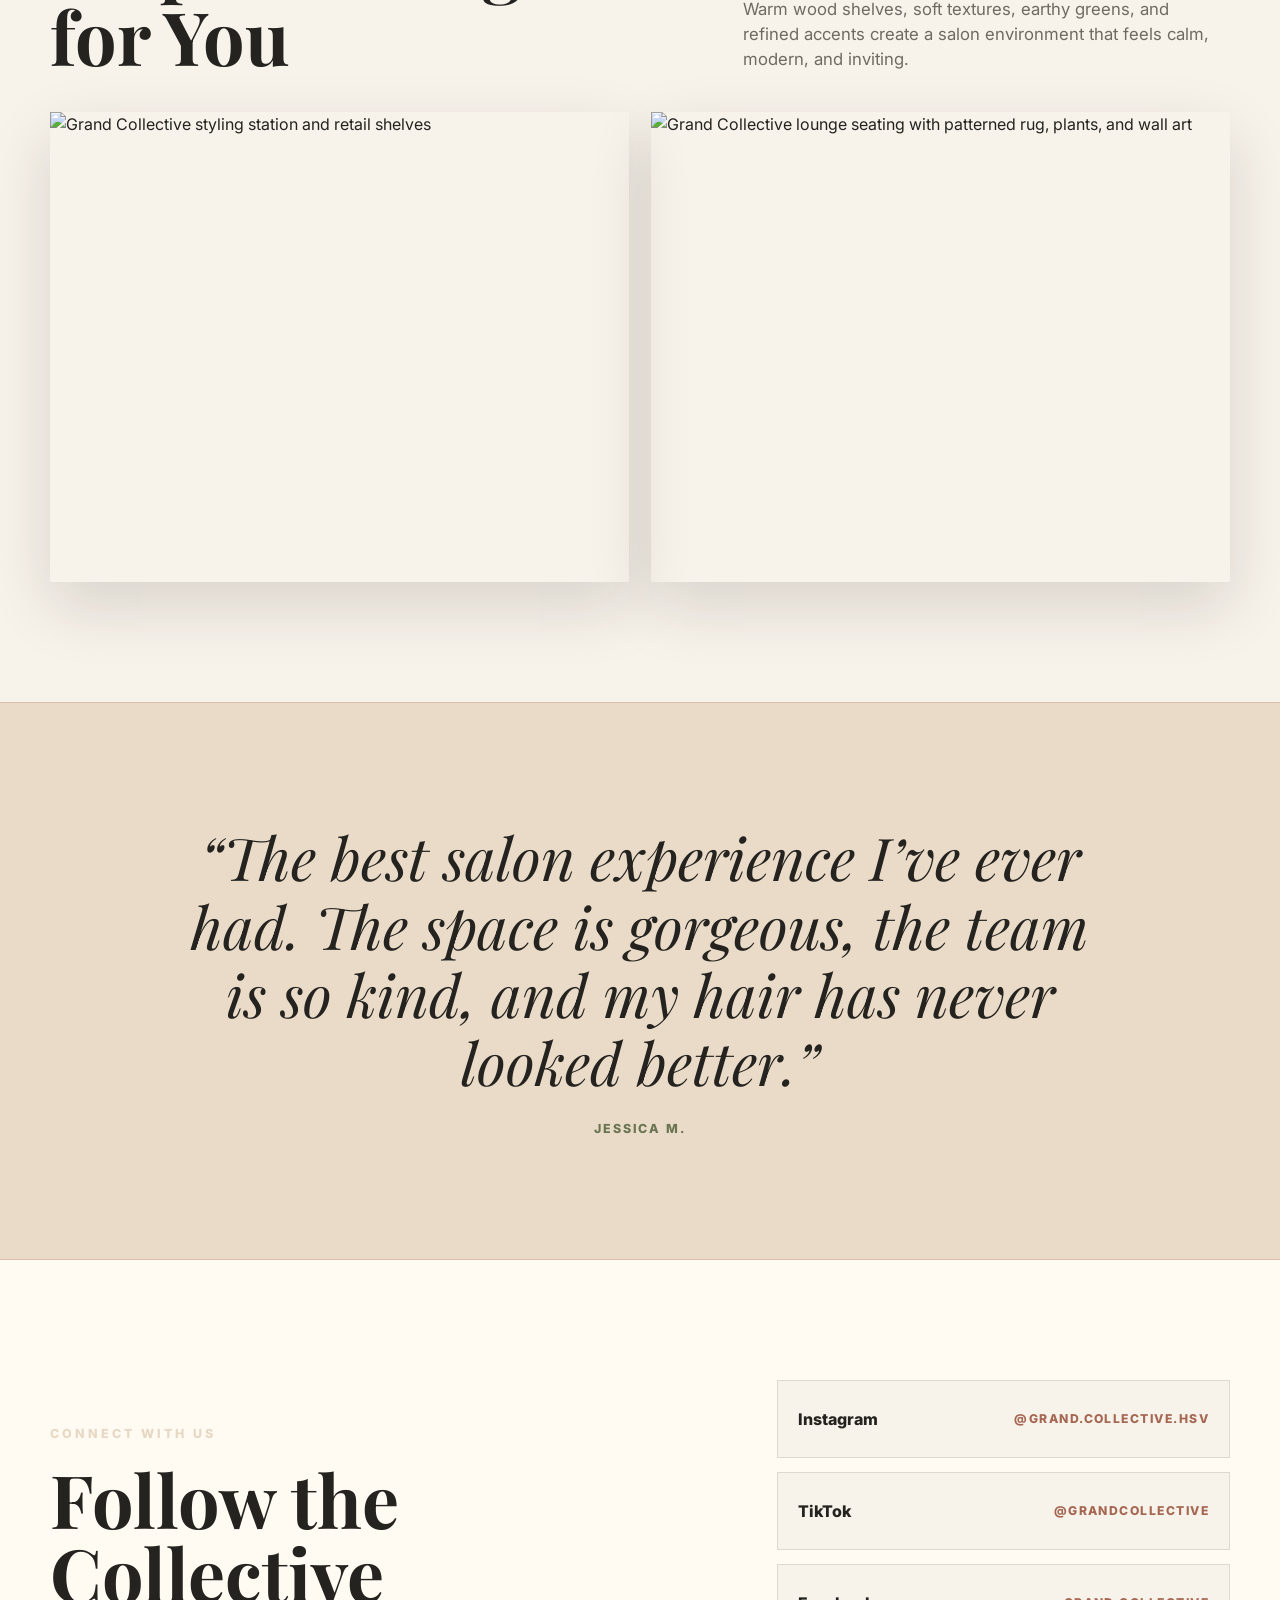
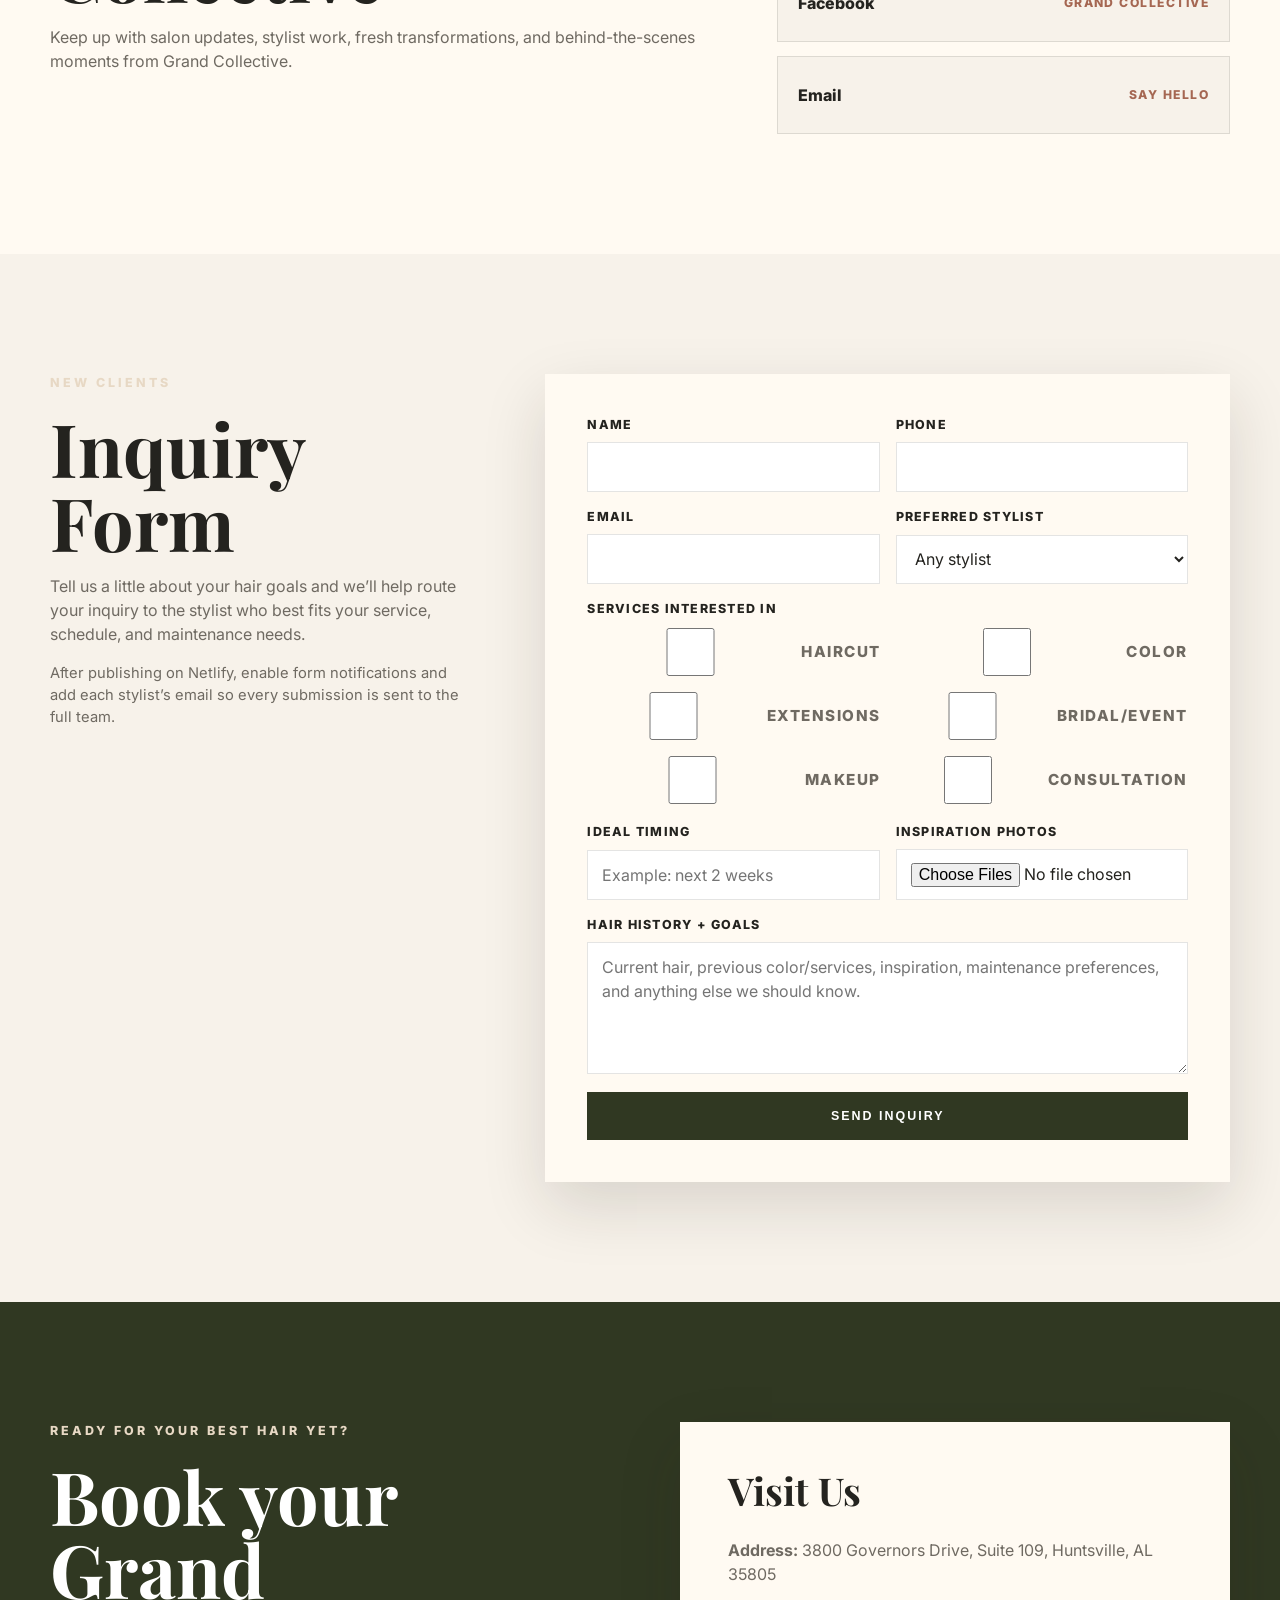
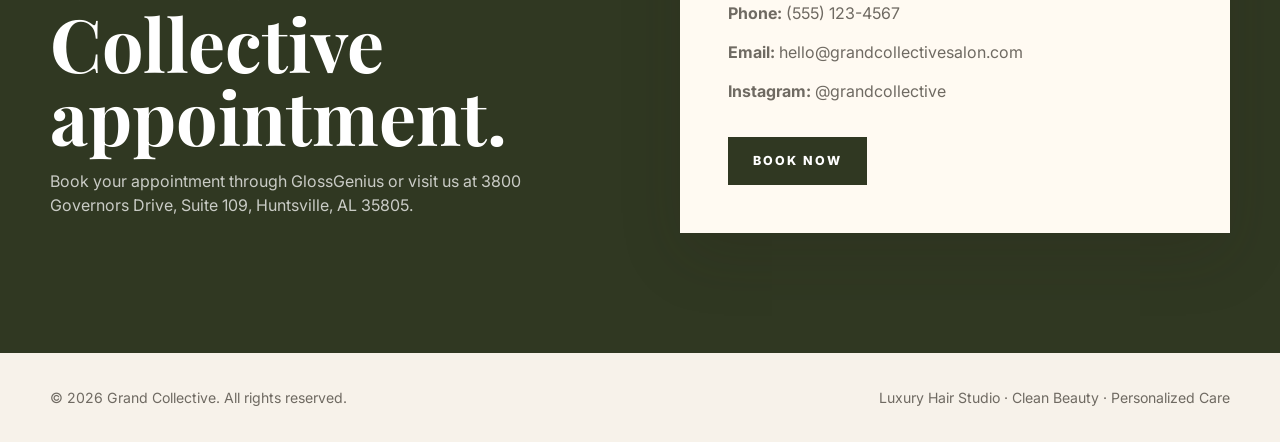
==== commit 5a17496f: "Edits" ====
--- a/index.html
+++ b/index.html
@@ -373,6 +373,14 @@
         object-fit: cover;
       }
 
+      .stylist-card img.reshae-photo {
+        object-position: center top;
+      }
+
+      .stylist-card img.madison-photo {
+        object-position: center top;
+      }
+
       .stylist-body {
         padding: 30px;
       }
@@ -734,7 +742,7 @@
           <a href="#contact">Contact</a>
         </nav>
 
-        <a class="button" href="https://www.glossgenius.com" target="_blank" rel="noopener noreferrer">Book Now</a>
+        <a class="button" href="#team">Book Now</a>
       </div>
     </header>
 
@@ -748,7 +756,7 @@
           <p class="eyebrow">More than a salon</p>
           <h1>Elevated Hair. Inspired by You.</h1>
           <p>Luxury hair care in a relaxing, modern space designed with you in mind.</p>
-          <a class="button secondary" href="https://www.glossgenius.com" target="_blank" rel="noopener noreferrer">
+          <a class="button secondary" href="#team">
             Book Your Appointment
           </a>
         </div>
@@ -877,7 +885,8 @@
 
             <article class="stylist-card">
               <img
-                src="https://static.glossgenius.com/public/user/c93a3cfb42917dda00676655c4abd8143cd4c05f/avatar/fdd5fae44b6afadf46281461badc372c.jpeg"
+                class="reshae-photo"
+                src="assets/reshae-simmons.jpeg"
                 alt="Reshae Simmons"
               />
               <div class="stylist-body">
@@ -913,8 +922,9 @@
 
             <article class="stylist-card">
               <img
-                src="assets/salon-lounge.jpeg"
-                alt="Grand Collective salon lounge for Madison Richardson profile"
+                class="madison-photo"
+                src="assets/madison-richardson.png"
+                alt="Madison Richardson"
               />
               <div class="stylist-body">
                 <p class="stylist-title">Stylist</p>
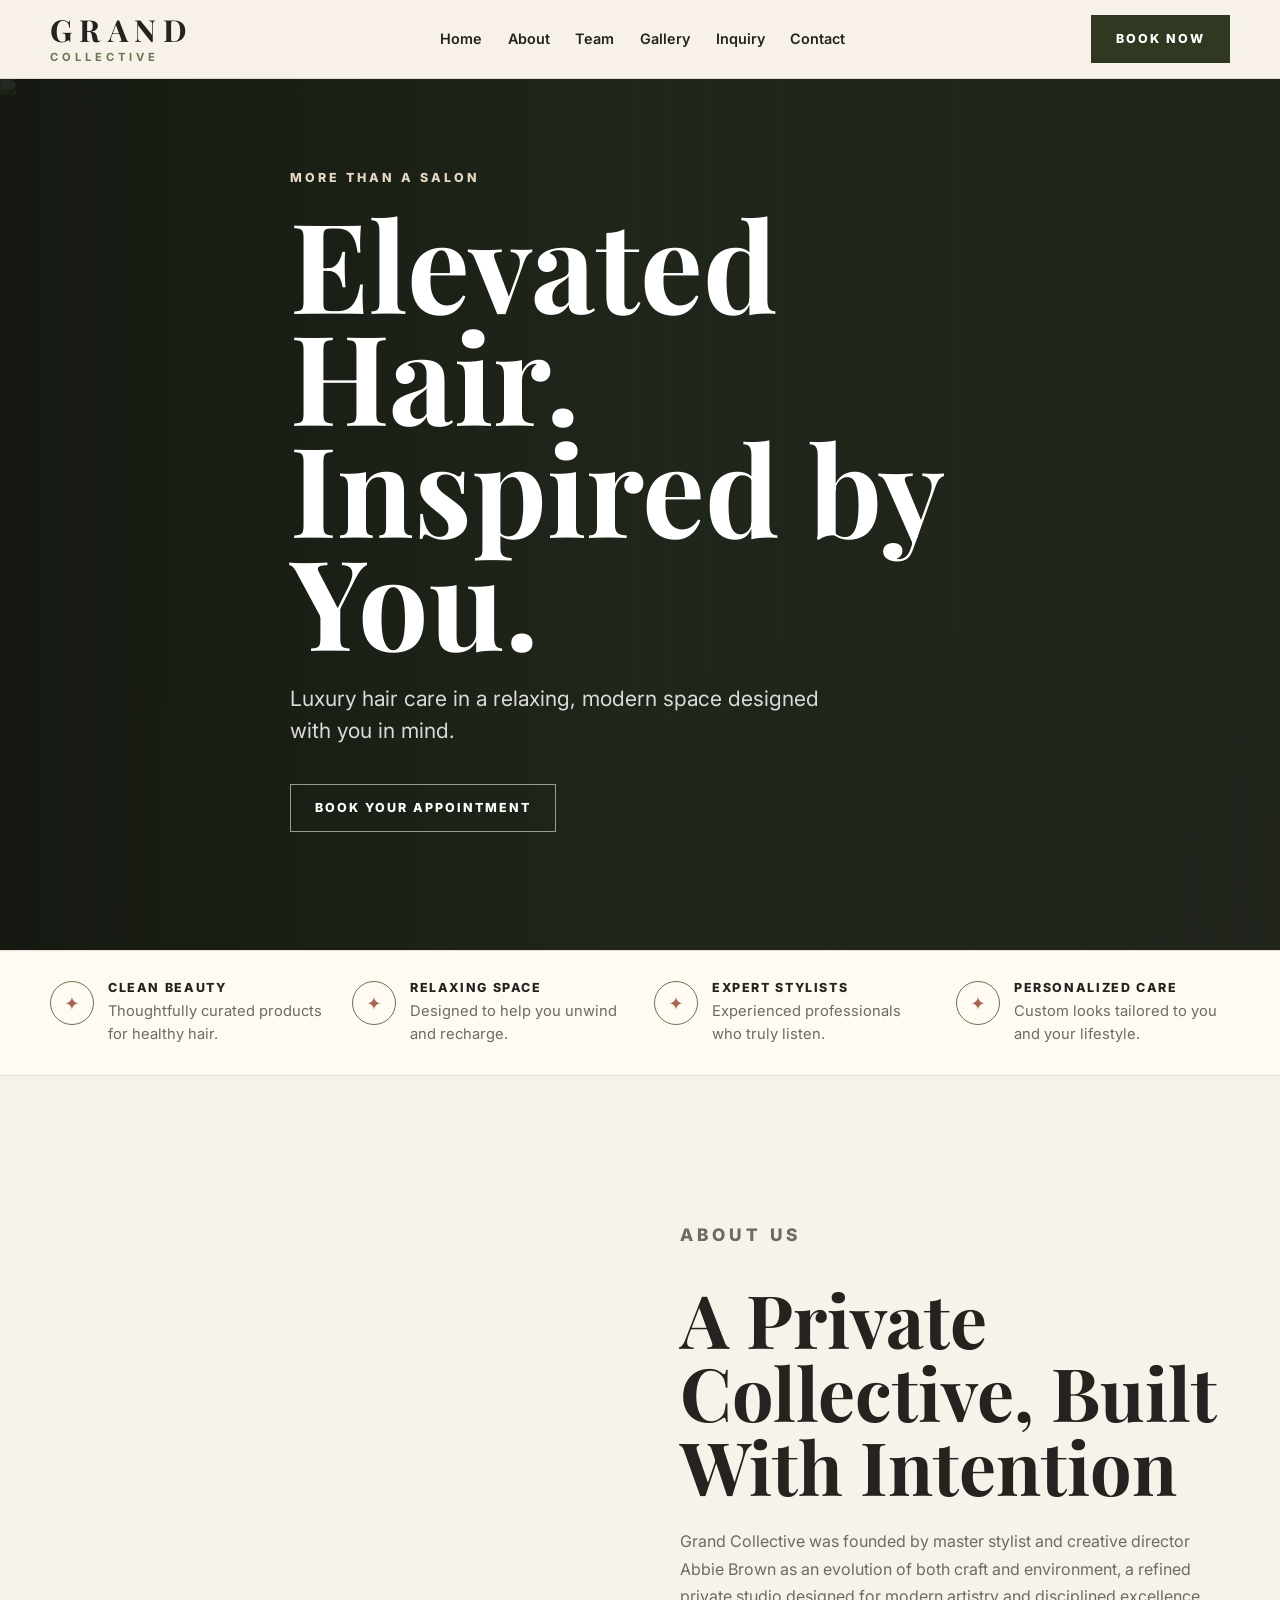
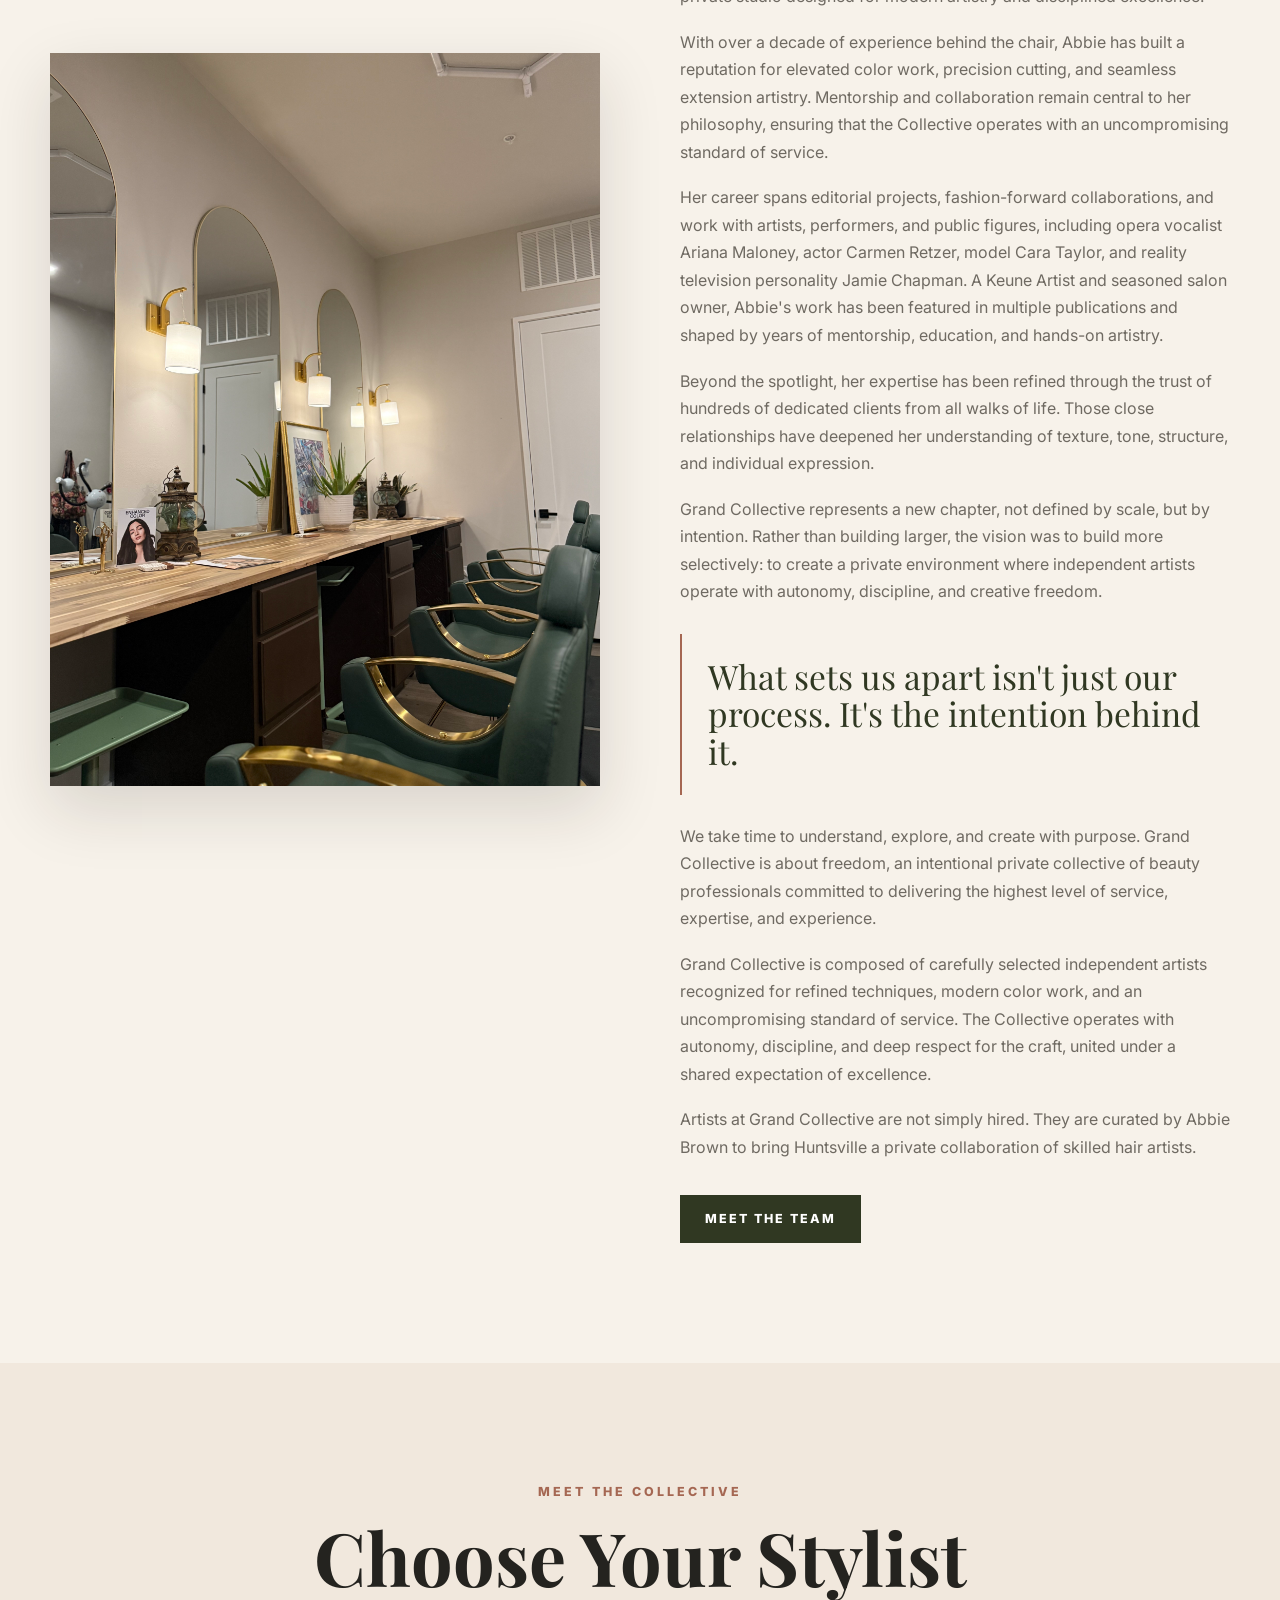
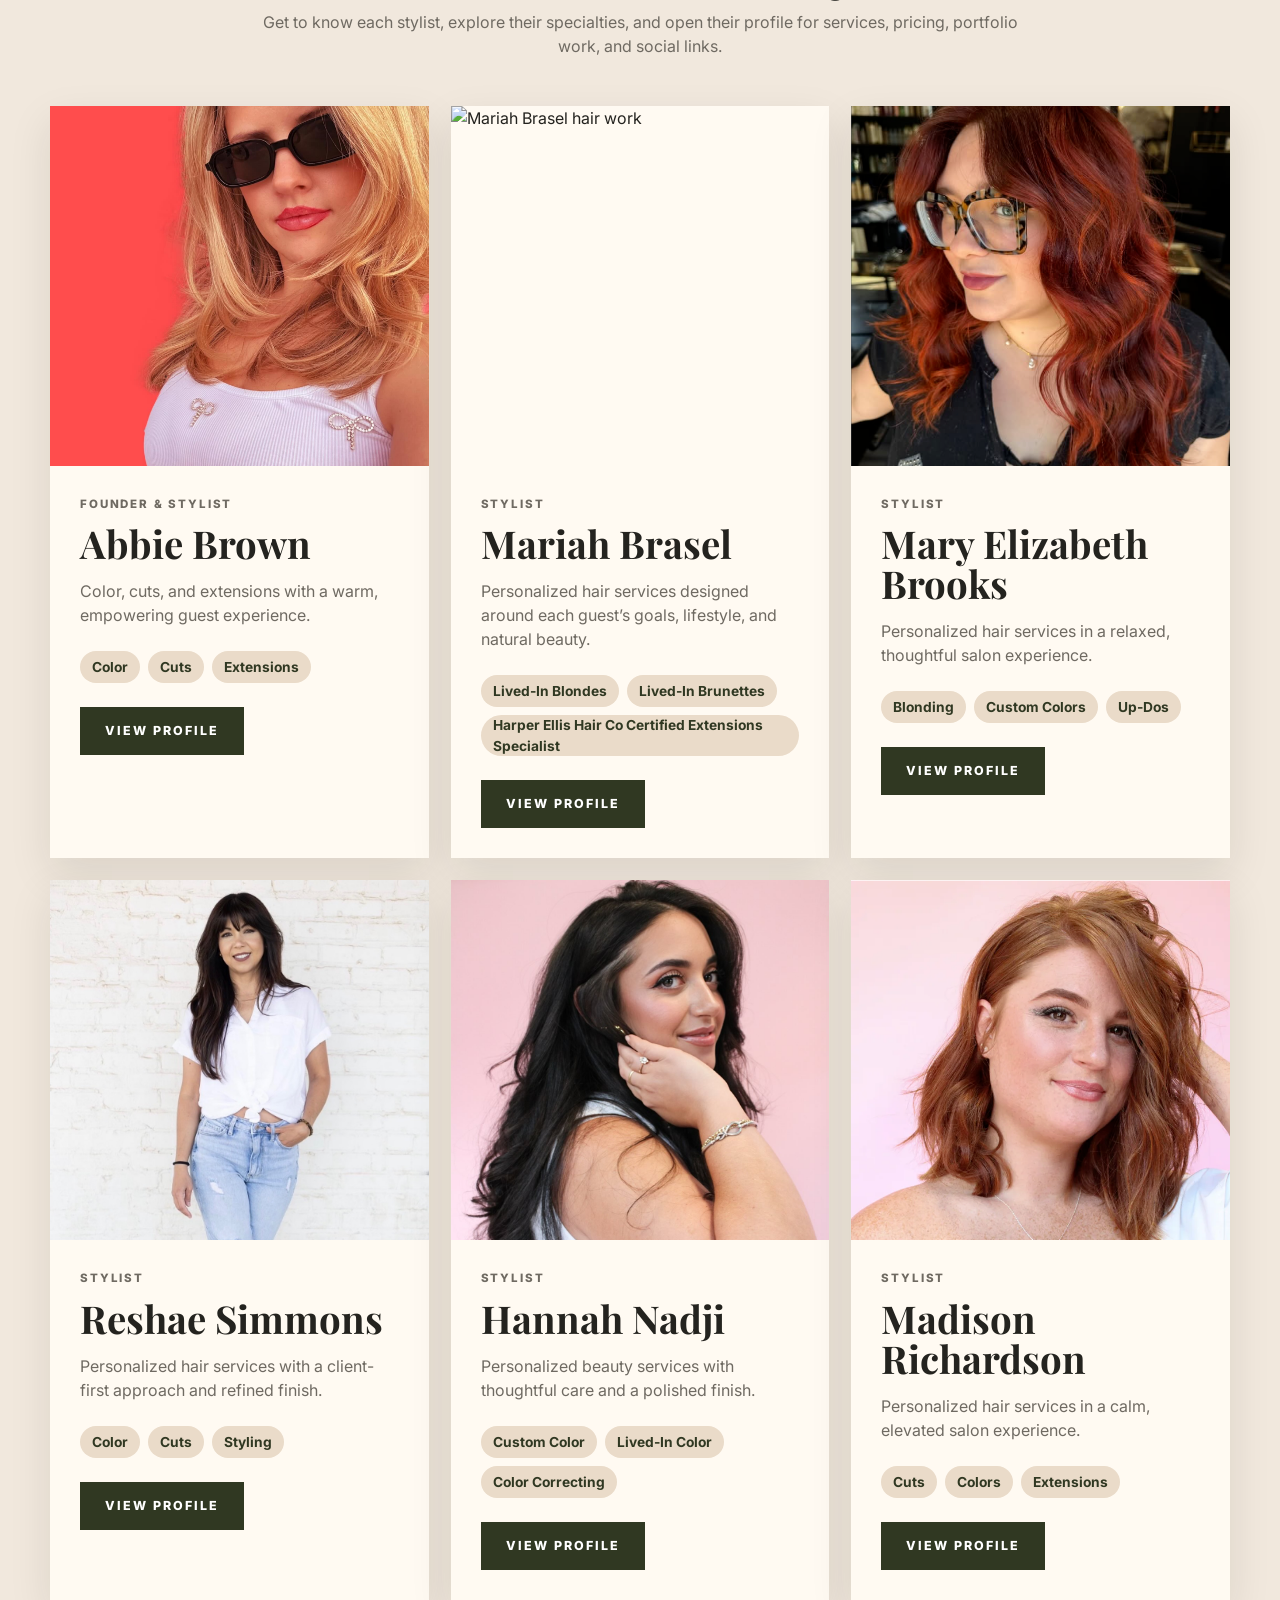
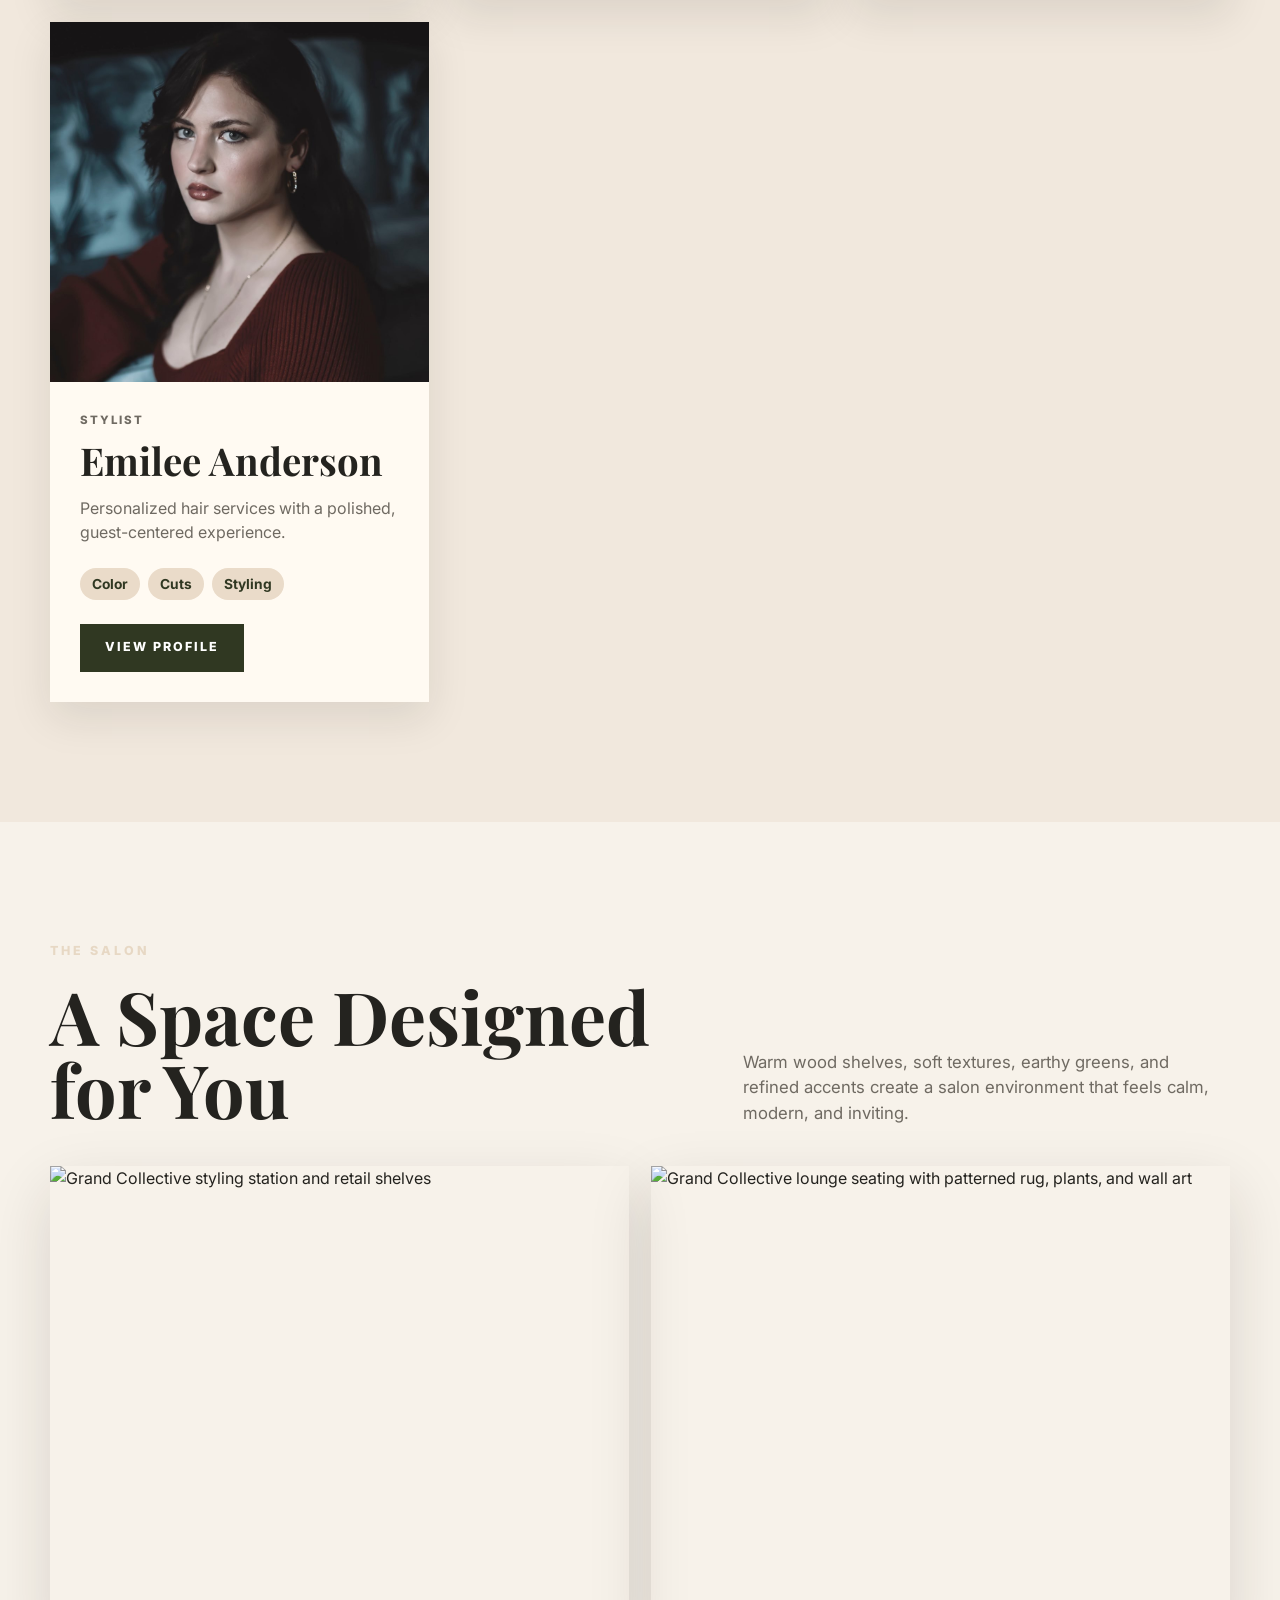
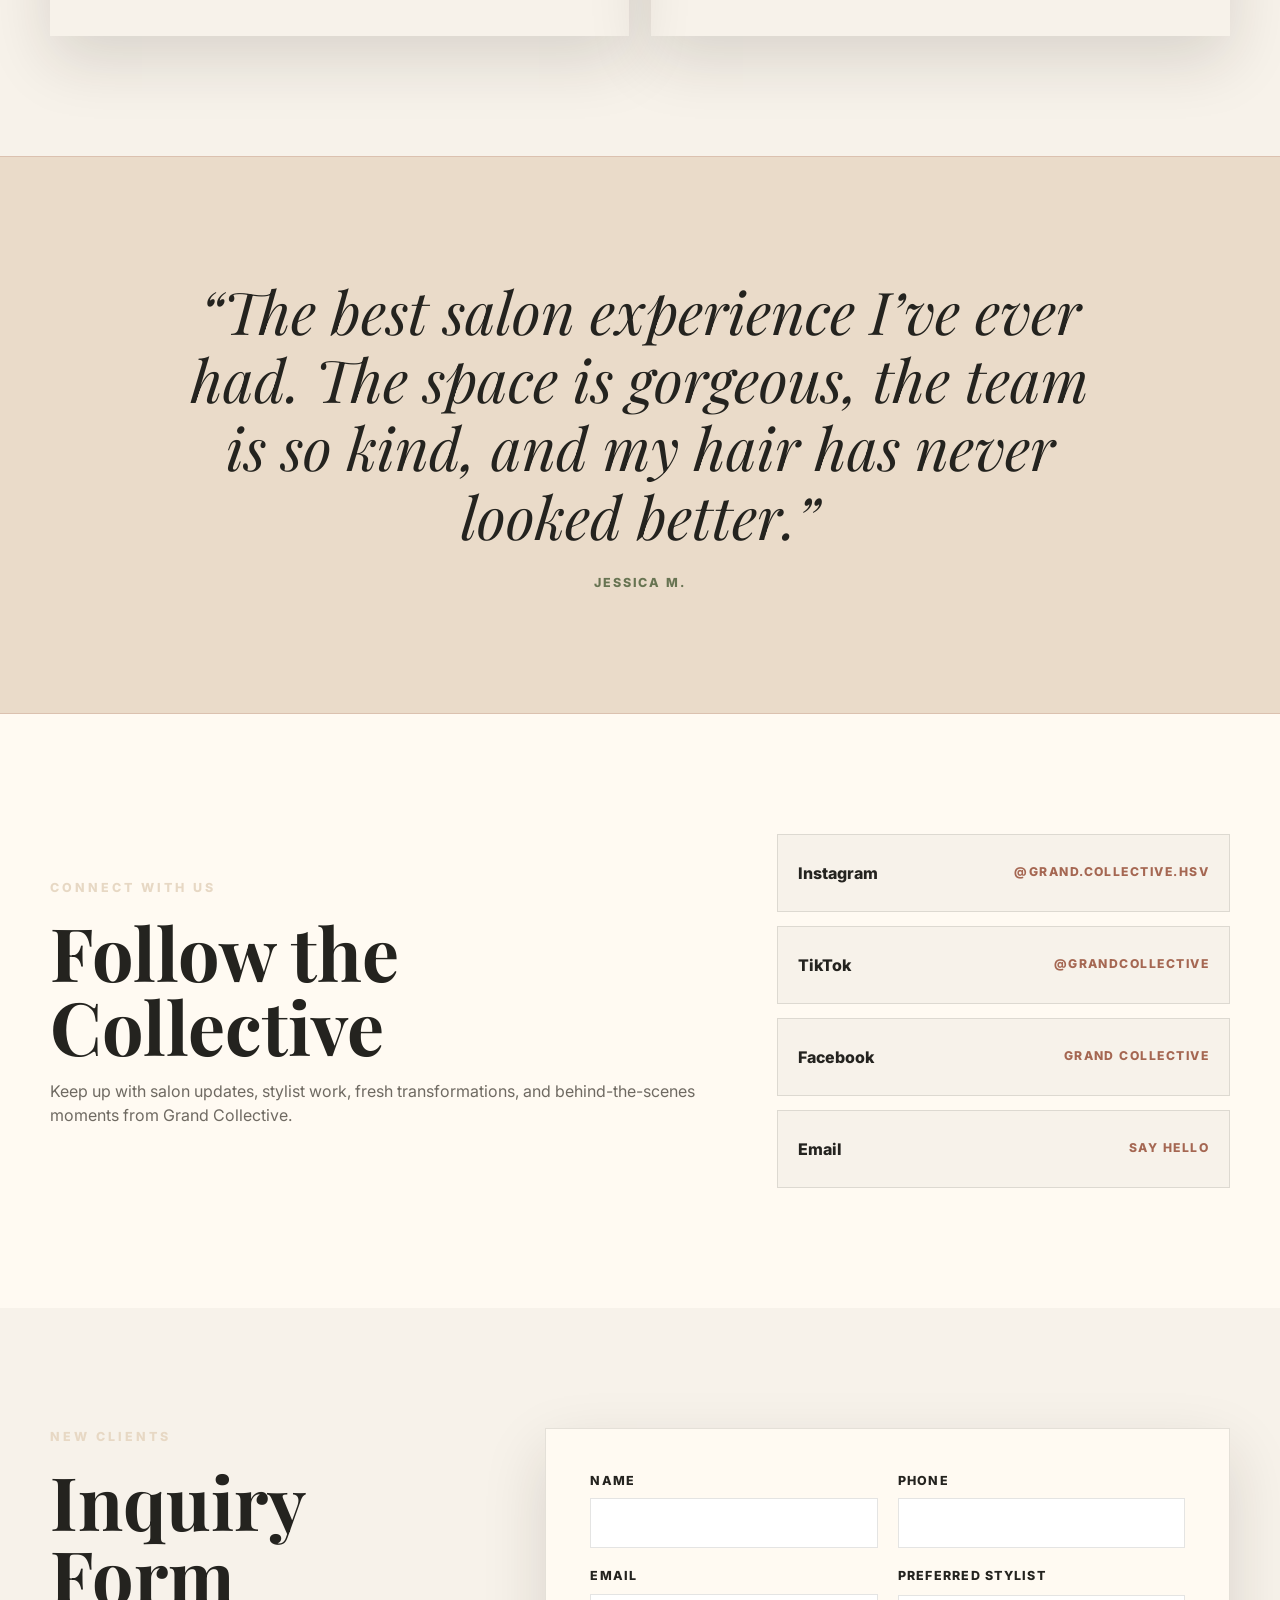
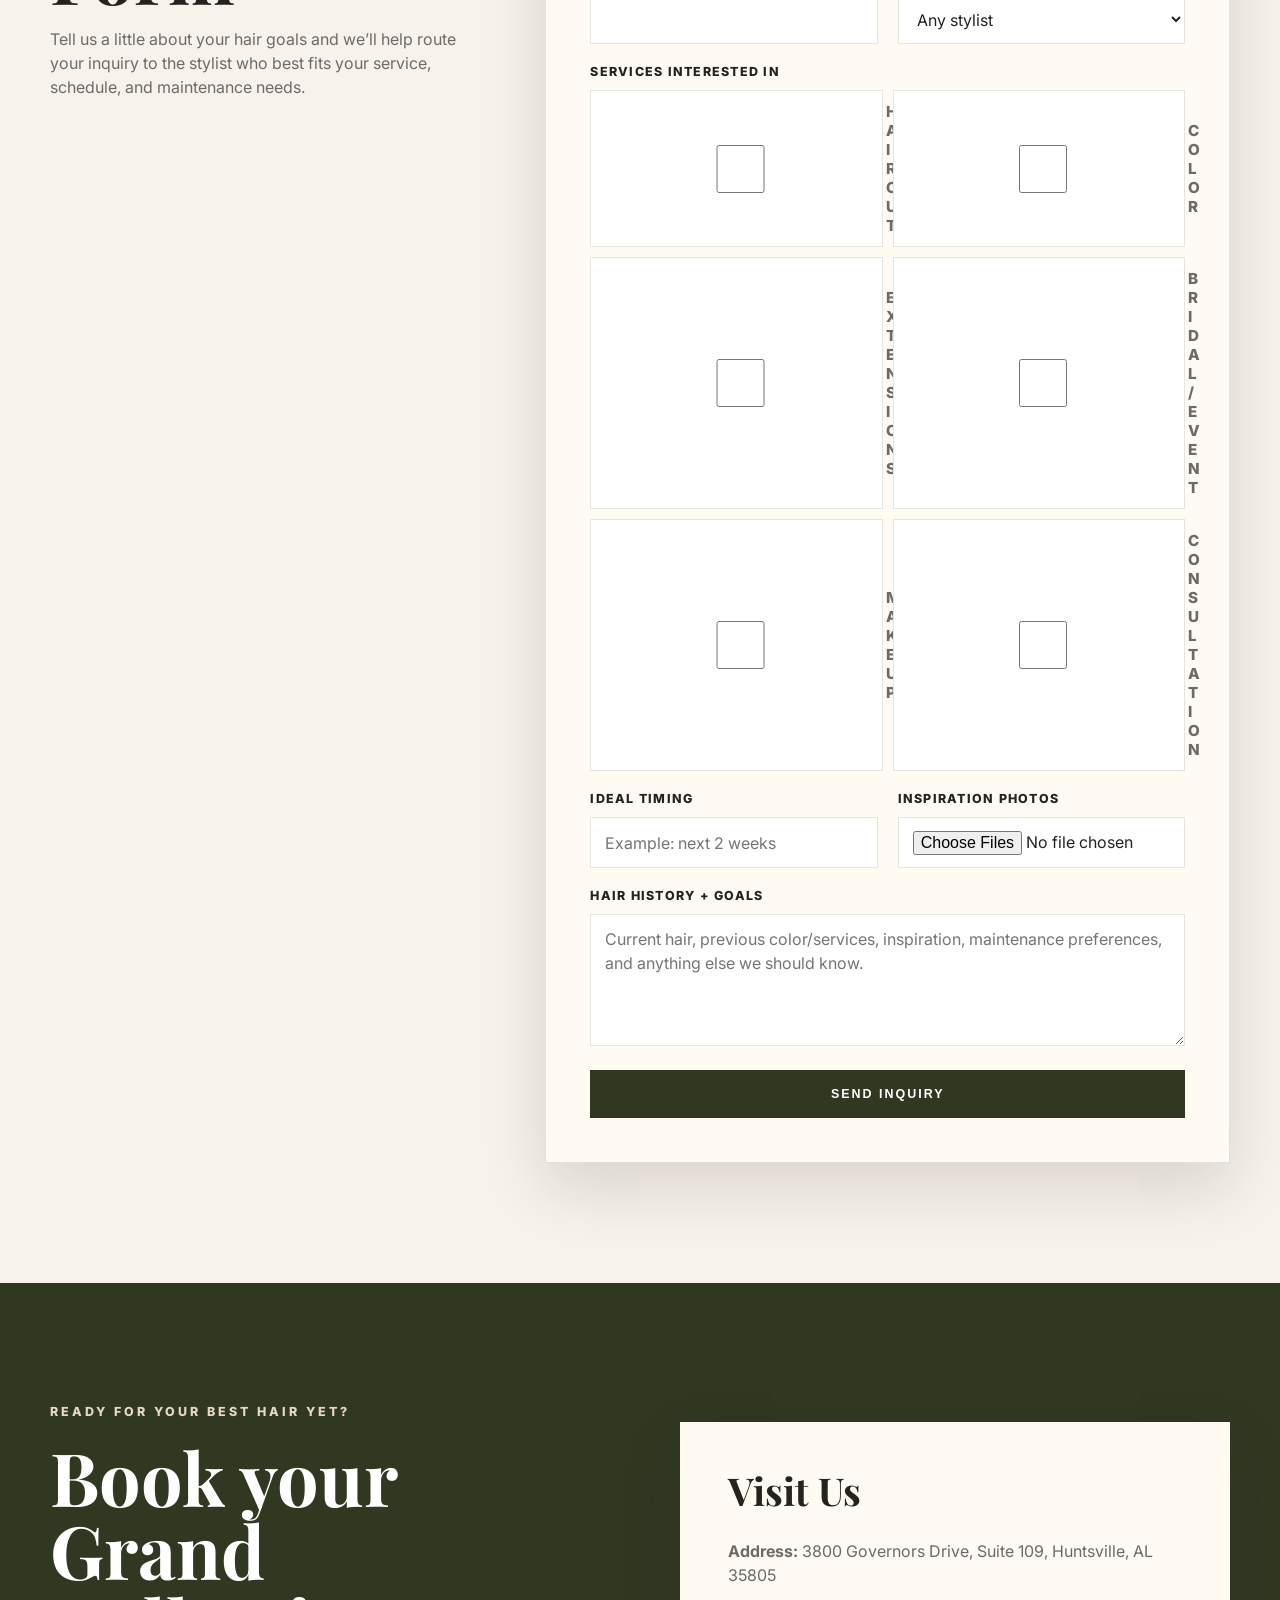
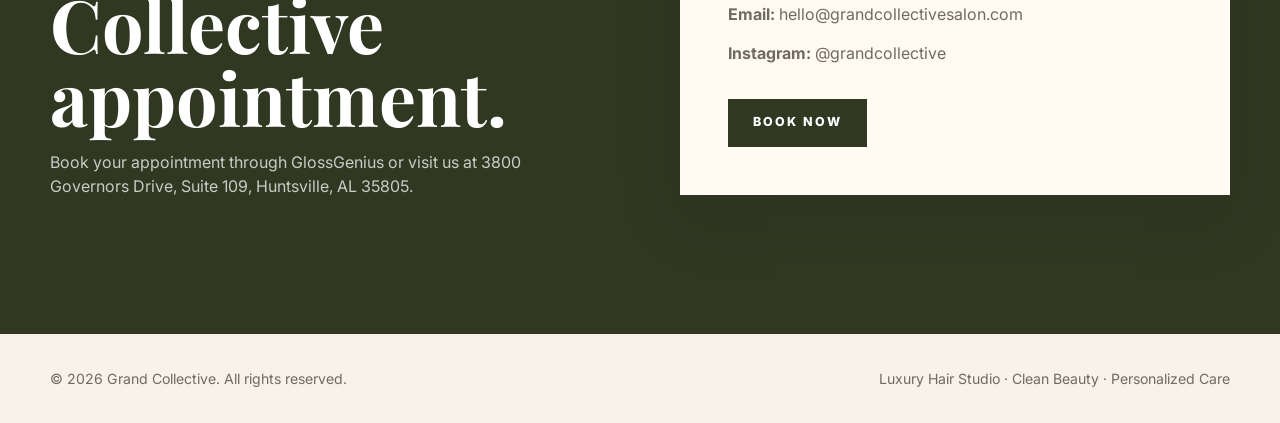
==== commit bb77e9c5: "Details" ====
--- a/index.html
+++ b/index.html
@@ -294,10 +294,36 @@
         box-shadow: var(--shadow);
       }
 
+      .about-image {
+        height: auto;
+        object-fit: contain;
+      }
+
       .copy p {
         margin: 26px 0 34px;
         color: var(--muted);
         font-size: 1.08rem;
+      }
+
+      .about-story {
+        margin: 26px 0 34px;
+      }
+
+      .about-story p {
+        margin: 0 0 18px;
+        color: var(--muted);
+        font-size: 1rem;
+        line-height: 1.72;
+      }
+
+      .about-story .about-quote {
+        margin: 28px 0;
+        padding: 24px 0 24px 26px;
+        border-left: 2px solid var(--clay);
+        color: var(--olive);
+        font-family: "Playfair Display", Georgia, serif;
+        font-size: clamp(1.45rem, 3vw, 2.1rem);
+        line-height: 1.12;
       }
 
       .brand-line {
@@ -546,23 +572,29 @@
         align-items: start;
       }
 
+      .inquiry-wrap > div:first-child {
+        max-width: 460px;
+      }
+
       .inquiry-form {
         display: grid;
-        gap: 18px;
+        gap: 24px;
         background: var(--cream);
-        padding: clamp(24px, 4vw, 42px);
+        border: 1px solid var(--line);
+        padding: clamp(24px, 4vw, 44px);
         box-shadow: var(--shadow);
       }
 
       .form-grid {
         display: grid;
         grid-template-columns: repeat(2, minmax(0, 1fr));
-        gap: 16px;
+        gap: 20px;
       }
 
       .field {
         display: grid;
-        gap: 7px;
+        gap: 9px;
+        min-width: 0;
       }
 
       .field.full {
@@ -575,6 +607,8 @@
         font-size: 0.78rem;
         font-weight: 800;
         letter-spacing: 0.1em;
+        line-height: 1.35;
+        overflow-wrap: anywhere;
         text-transform: uppercase;
       }
 
@@ -588,6 +622,15 @@
         font: inherit;
         min-height: 48px;
         padding: 12px 14px;
+        transition: border-color 180ms ease, box-shadow 180ms ease;
+      }
+
+      .field input:focus,
+      .field select:focus,
+      .field textarea:focus {
+        border-color: rgba(165, 103, 82, 0.65);
+        box-shadow: 0 0 0 3px rgba(165, 103, 82, 0.12);
+        outline: none;
       }
 
       .field textarea {
@@ -598,21 +641,27 @@
       .check-grid {
         display: grid;
         grid-template-columns: repeat(2, minmax(0, 1fr));
-        gap: 10px 14px;
+        gap: 10px;
       }
 
       .check-grid label {
         display: flex;
         align-items: center;
-        gap: 8px;
+        gap: 10px;
+        min-height: 46px;
+        min-width: 0;
+        border: 1px solid var(--line);
+        background: #fff;
         color: var(--muted);
         font-size: 0.95rem;
-      }
-
-      .form-note {
-        margin: 0;
-        color: var(--muted);
-        font-size: 0.92rem;
+        line-height: 1.25;
+        padding: 11px 13px;
+        white-space: normal;
+      }
+
+      .check-grid input {
+        accent-color: var(--clay);
+        flex: 0 0 auto;
       }
 
       .site-footer {
@@ -798,19 +847,56 @@
       <section class="section" id="about">
         <div class="shell split">
           <img
-            class="portrait-image"
-            src="assets/salon-styling-station.jpeg"
-            alt="Grand Collective styling station with green salon chair, arched mirror, and product shelves"
+            class="portrait-image about-image"
+            src="assets/about-salon-stations.jpeg?v=2"
+            alt="Grand Collective salon stations with green chairs, arched mirrors, and warm lighting"
           />
           <div class="copy">
             <p class="eyebrow">About Us</p>
-            <h2>A Salon Experience That Feels Like Home</h2>
-            <p>
-              At Grand Collective, beautiful hair starts with how you feel. Our goal is to create a welcoming,
-              elevated experience where you can relax, feel confident, and leave feeling like your best self.
-            </p>
-            <div class="brand-line">
-              Grounded in craft · Refined in technique · Artistry without compromise · Noteworthy standard · Defined by discipline
+            <h2>A Private Collective, Built With Intention</h2>
+            <div class="about-story">
+              <p>
+                Grand Collective was founded by master stylist and creative director Abbie Brown as an evolution of both
+                craft and environment, a refined private studio designed for modern artistry and disciplined excellence.
+              </p>
+              <p>
+                With over a decade of experience behind the chair, Abbie has built a reputation for elevated color work,
+                precision cutting, and seamless extension artistry. Mentorship and collaboration remain central to her
+                philosophy, ensuring that the Collective operates with an uncompromising standard of service.
+              </p>
+              <p>
+                Her career spans editorial projects, fashion-forward collaborations, and work with artists, performers,
+                and public figures, including opera vocalist Ariana Maloney, actor Carmen Retzer, model Cara Taylor, and
+                reality television personality Jamie Chapman. A Keune Artist and seasoned salon owner, Abbie's work has
+                been featured in multiple publications and shaped by years of mentorship, education, and hands-on artistry.
+              </p>
+              <p>
+                Beyond the spotlight, her expertise has been refined through the trust of hundreds of dedicated clients
+                from all walks of life. Those close relationships have deepened her understanding of texture, tone,
+                structure, and individual expression.
+              </p>
+              <p>
+                Grand Collective represents a new chapter, not defined by scale, but by intention. Rather than building
+                larger, the vision was to build more selectively: to create a private environment where independent artists
+                operate with autonomy, discipline, and creative freedom.
+              </p>
+              <p class="about-quote">
+                What sets us apart isn't just our process. It's the intention behind it.
+              </p>
+              <p>
+                We take time to understand, explore, and create with purpose. Grand Collective is about freedom, an
+                intentional private collective of beauty professionals committed to delivering the highest level of service,
+                expertise, and experience.
+              </p>
+              <p>
+                Grand Collective is composed of carefully selected independent artists recognized for refined techniques,
+                modern color work, and an uncompromising standard of service. The Collective operates with autonomy,
+                discipline, and deep respect for the craft, united under a shared expectation of excellence.
+              </p>
+              <p>
+                Artists at Grand Collective are not simply hired. They are curated by Abbie Brown to bring Huntsville a
+                private collaboration of skilled hair artists.
+              </p>
             </div>
             <a class="button" href="#team">Meet the Team</a>
           </div>
@@ -831,7 +917,7 @@
           <div class="card-grid">
             <article class="stylist-card">
               <img
-                src="https://scontent-atl3-3.xx.fbcdn.net/v/t51.82787-15/645828600_18410996041132107_3146058509000540786_n.jpg?_nc_cat=110&ccb=1-7&_nc_sid=13d280&_nc_ohc=li1byOD70IgQ7kNvwHXrajr&_nc_oc=AdpPL_FQhlfdvkfmpKuUC0N3AaipbnE9xG3eQyv5bgI722FaXKbrHOtxYbBy1-VGNukWis0WMuGWxEHHqZU8U7DI&_nc_zt=23&_nc_ht=scontent-atl3-3.xx&_nc_gid=JzuvWcwWNHqsFKh1lFBW8g&_nc_ss=7b2a8&oh=00_Af6SgL-Ng6SJJpRJ5q_Zm3h-JYjQXnUCcD03-8H7LQjuSw&oe=69FB43D0"
+                src="assets/abbie-profile.jpg"
                 alt="Abbie Brown, founder and stylist at Grand Collective"
               />
               <div class="stylist-body">
@@ -857,9 +943,9 @@
                 <h3>Mariah Brasel</h3>
                 <p>Personalized hair services designed around each guest’s goals, lifestyle, and natural beauty.</p>
                 <div class="chips" aria-label="Services offered">
-                  <span class="chip">Color</span>
-                  <span class="chip">Cuts</span>
-                  <span class="chip">Styling</span>
+                  <span class="chip">Lived-In Blondes</span>
+                  <span class="chip">Lived-In Brunettes</span>
+                  <span class="chip">Harper Ellis Hair Co Certified Extensions Specialist</span>
                 </div>
                 <a class="button" href="mariah-brasel.html">View Profile</a>
               </div>
@@ -875,9 +961,9 @@
                 <h3>Mary Elizabeth Brooks</h3>
                 <p>Personalized hair services in a relaxed, thoughtful salon experience.</p>
                 <div class="chips" aria-label="Services offered">
-                  <span class="chip">Color</span>
-                  <span class="chip">Cuts</span>
-                  <span class="chip">Styling</span>
+                  <span class="chip">Blonding</span>
+                  <span class="chip">Custom Colors</span>
+                  <span class="chip">Up-Dos</span>
                 </div>
                 <a class="button" href="mary-elizabeth-brooks.html">View Profile</a>
               </div>
@@ -912,9 +998,9 @@
                 <h3>Hannah Nadji</h3>
                 <p>Personalized beauty services with thoughtful care and a polished finish.</p>
                 <div class="chips" aria-label="Services offered">
-                  <span class="chip">Hair</span>
-                  <span class="chip">Makeup</span>
-                  <span class="chip">Styling</span>
+                  <span class="chip">Custom Color</span>
+                  <span class="chip">Lived-In Color</span>
+                  <span class="chip">Color Correcting</span>
                 </div>
                 <a class="button" href="hannah-nadji.html">View Profile</a>
               </div>
@@ -931,9 +1017,9 @@
                 <h3>Madison Richardson</h3>
                 <p>Personalized hair services in a calm, elevated salon experience.</p>
                 <div class="chips" aria-label="Services offered">
-                  <span class="chip">Color</span>
                   <span class="chip">Cuts</span>
-                  <span class="chip">Styling</span>
+                  <span class="chip">Colors</span>
+                  <span class="chip">Extensions</span>
                 </div>
                 <a class="button" href="madison.html">View Profile</a>
               </div>
@@ -941,8 +1027,8 @@
 
             <article class="stylist-card">
               <img
-                src="assets/salon-styling-station.jpeg"
-                alt="Grand Collective styling station for Emilee Anderson profile"
+                src="assets/emilee-anderson.jpg"
+                alt="Emilee Anderson"
               />
               <div class="stylist-body">
                 <p class="stylist-title">Stylist</p>
@@ -1038,10 +1124,6 @@
               Tell us a little about your hair goals and we’ll help route your inquiry to the stylist who best fits your
               service, schedule, and maintenance needs.
             </p>
-            <p class="form-note">
-              After publishing on Netlify, enable form notifications and add each stylist’s email so every submission is
-              sent to the full team.
-            </p>
           </div>
 
           <form
@@ -1133,7 +1215,6 @@
             <h3>Visit Us</h3>
             <div class="contact-list">
               <p><strong>Address:</strong> 3800 Governors Drive, Suite 109, Huntsville, AL 35805</p>
-              <p><strong>Phone:</strong> (555) 123-4567</p>
               <p><strong>Email:</strong> hello@grandcollectivesalon.com</p>
               <p><strong>Instagram:</strong> @grandcollective</p>
             </div>
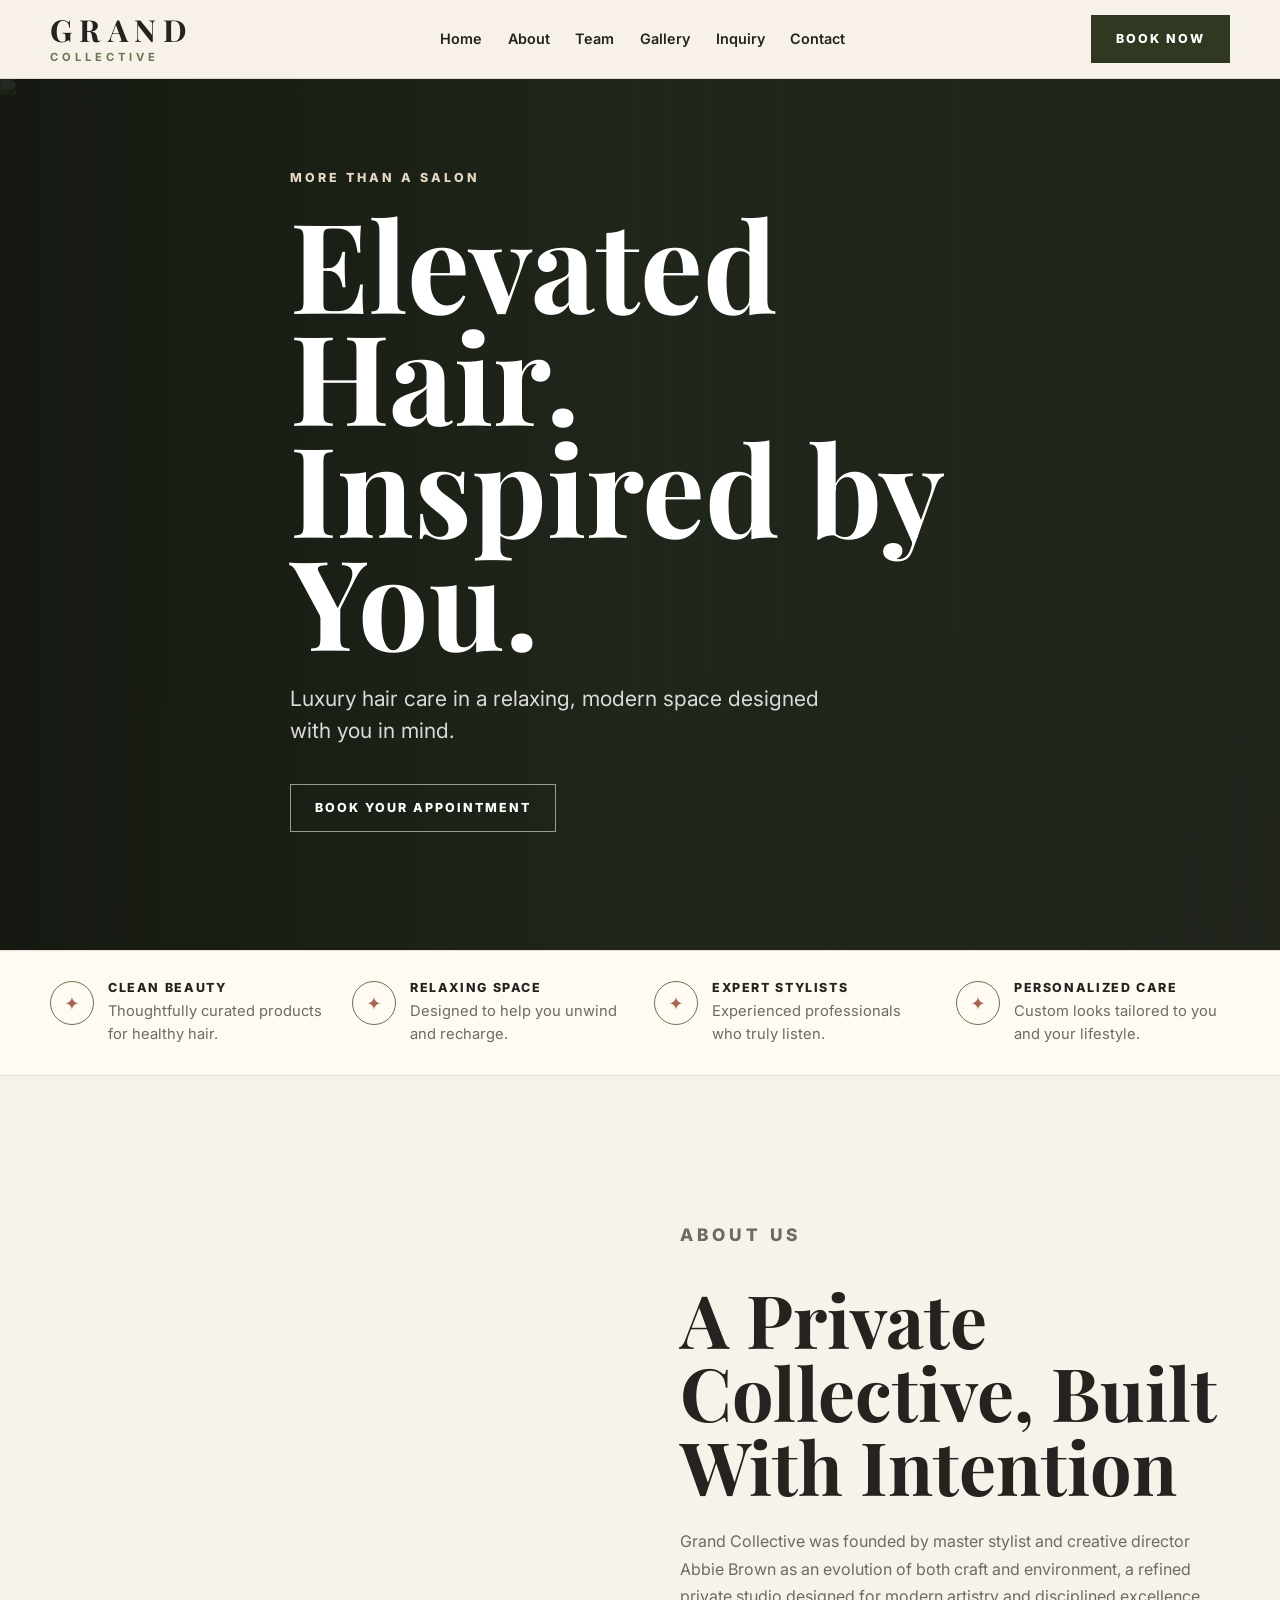
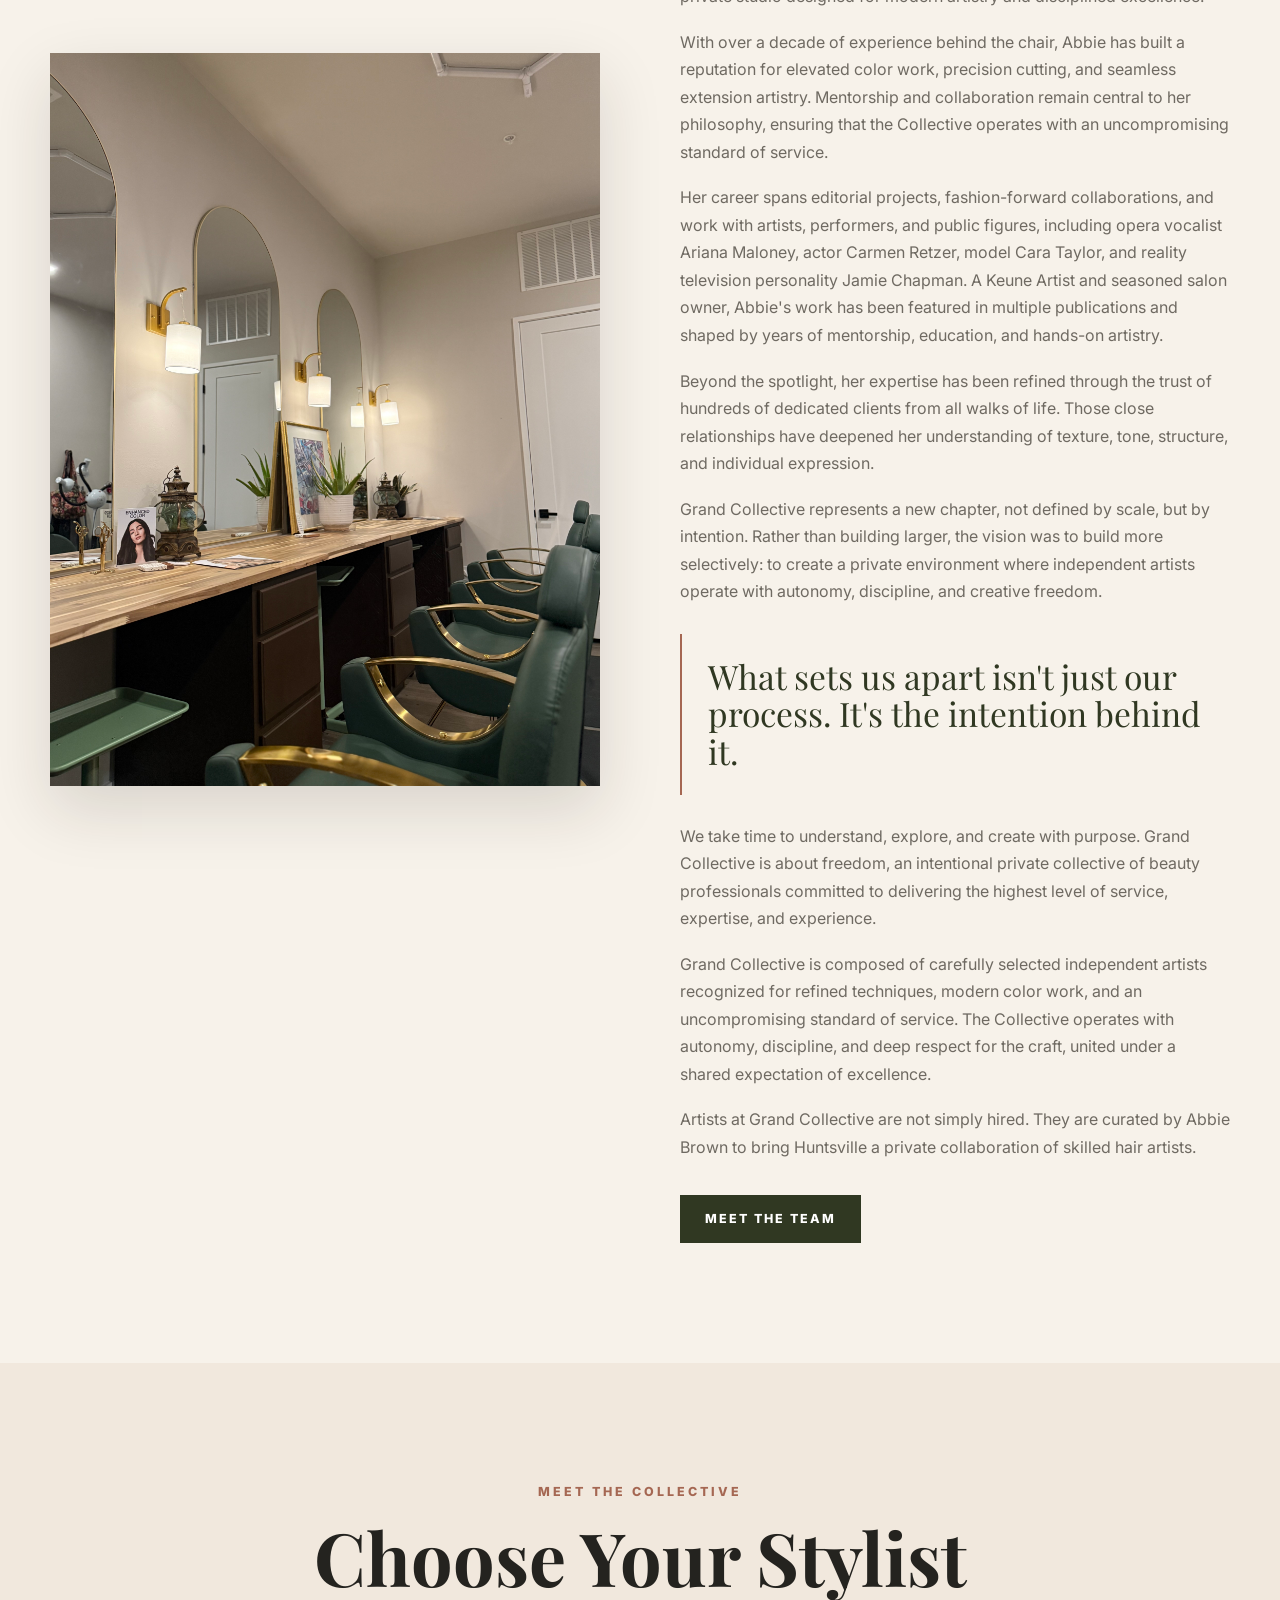
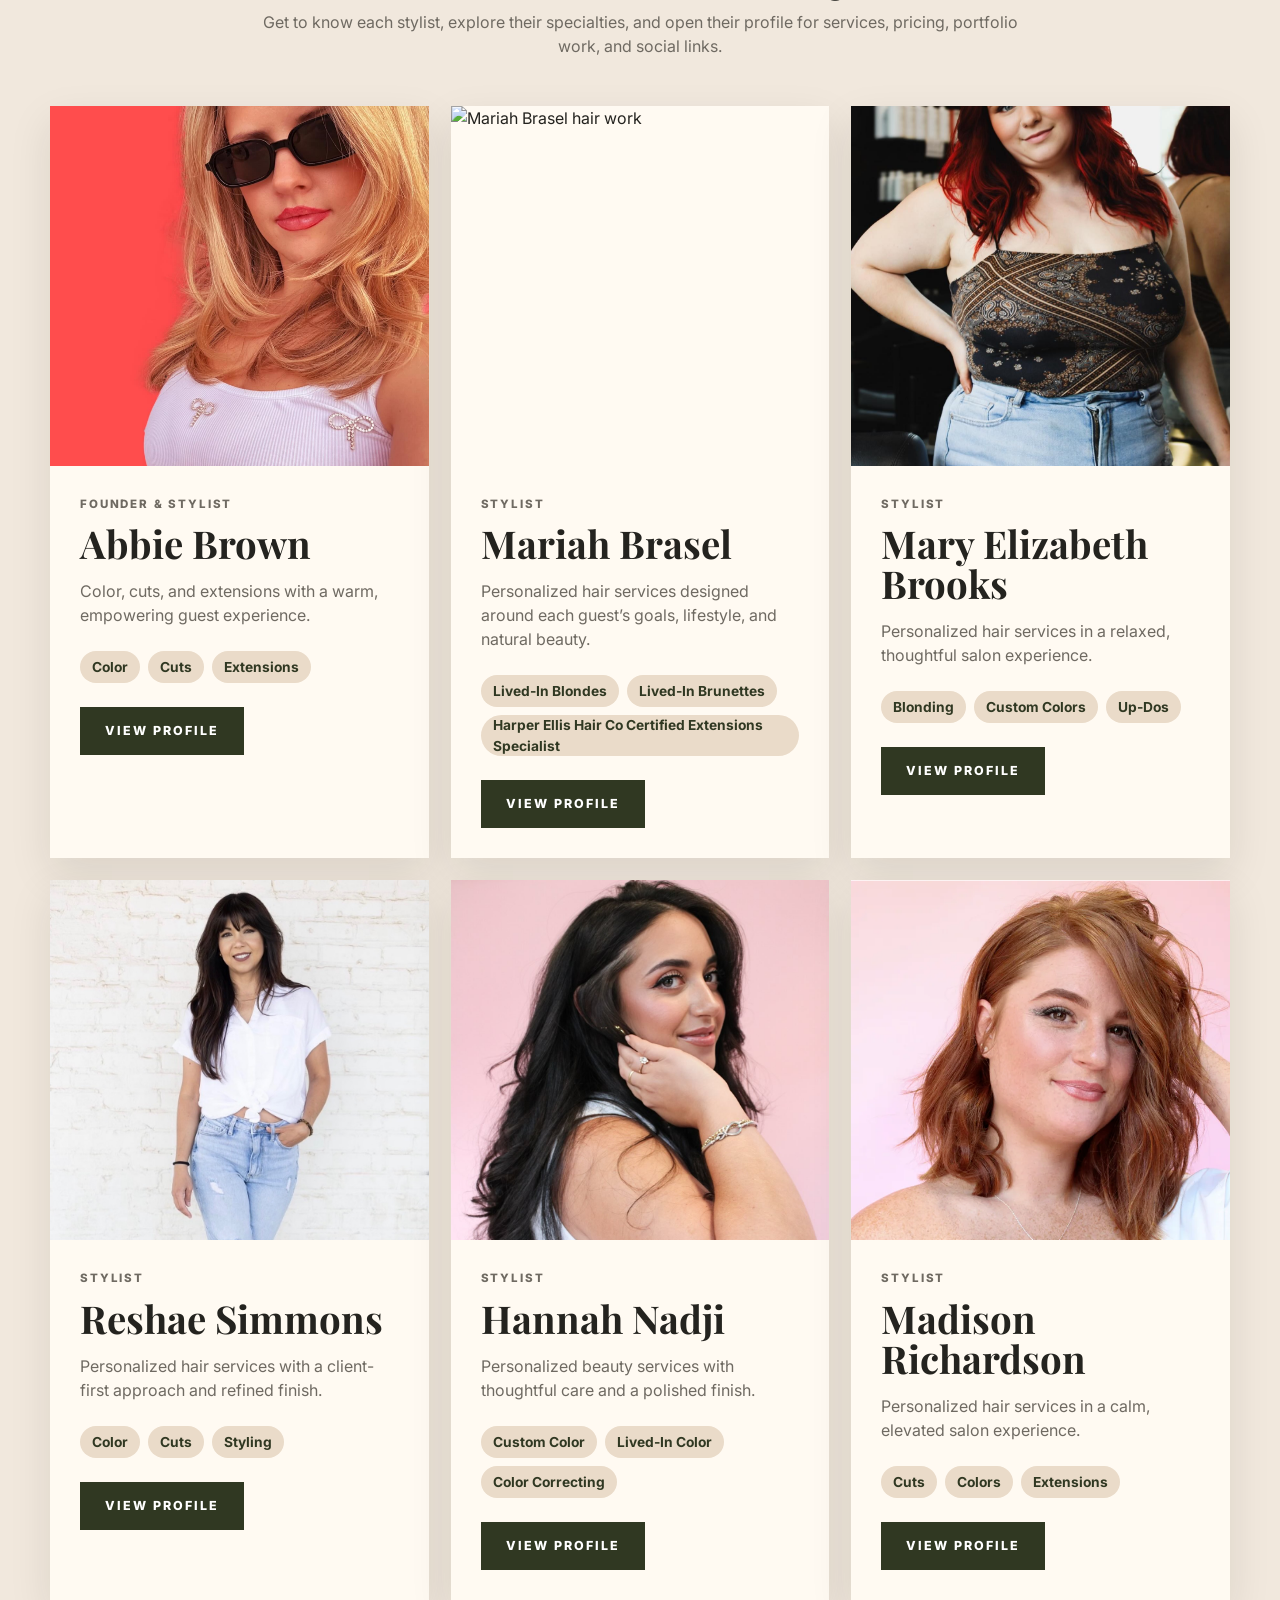
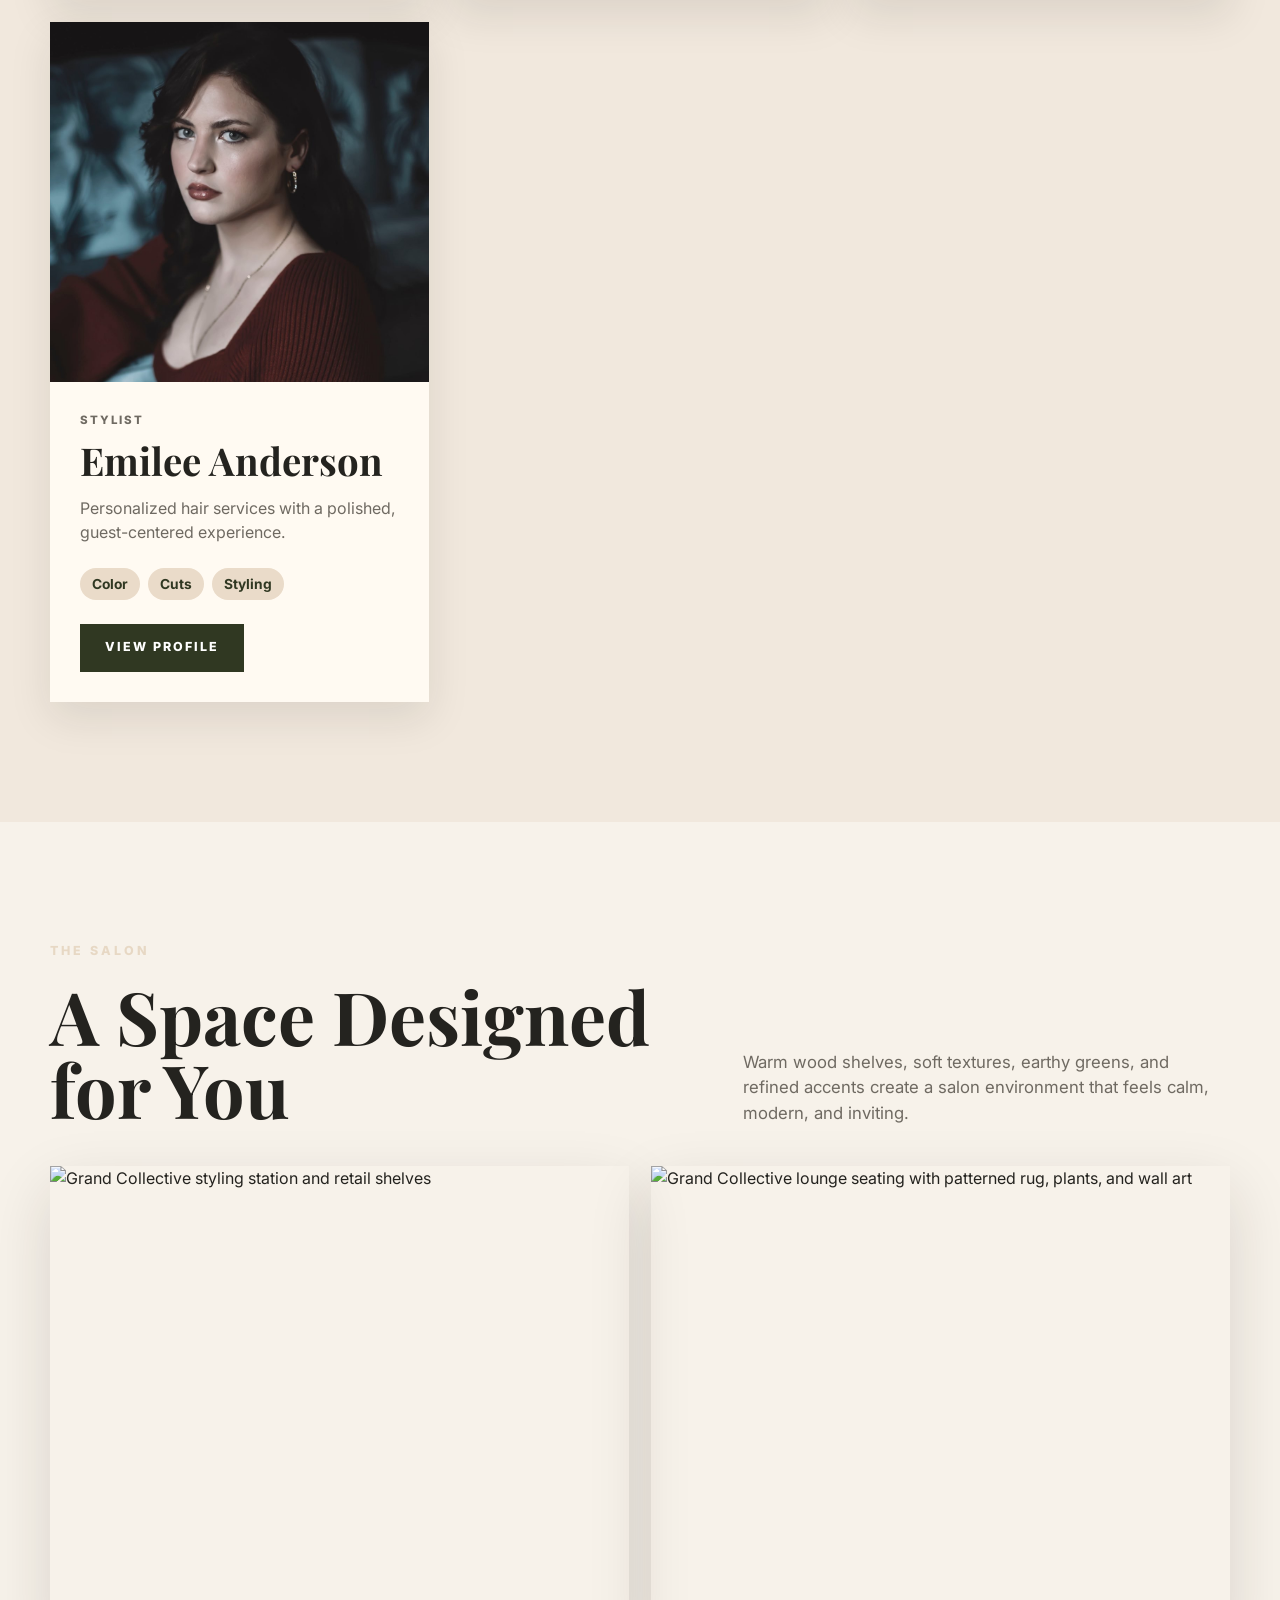
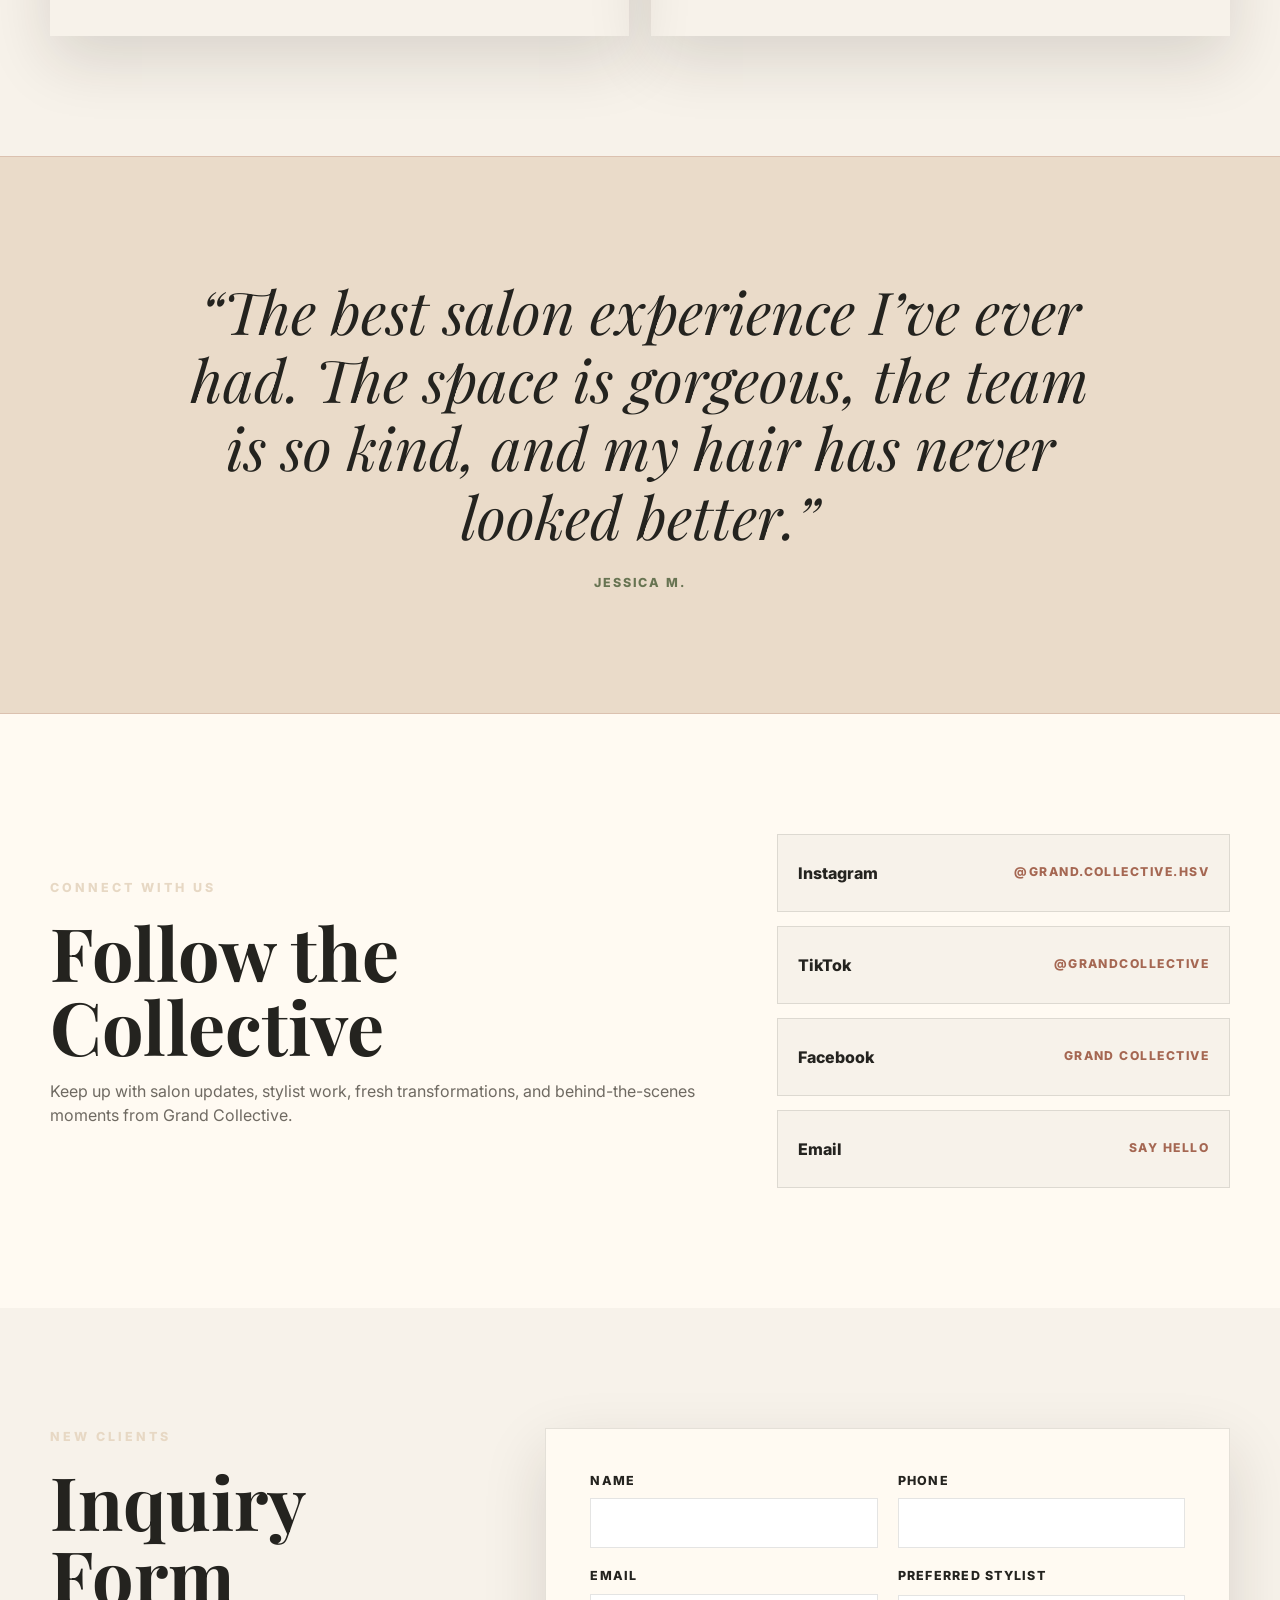
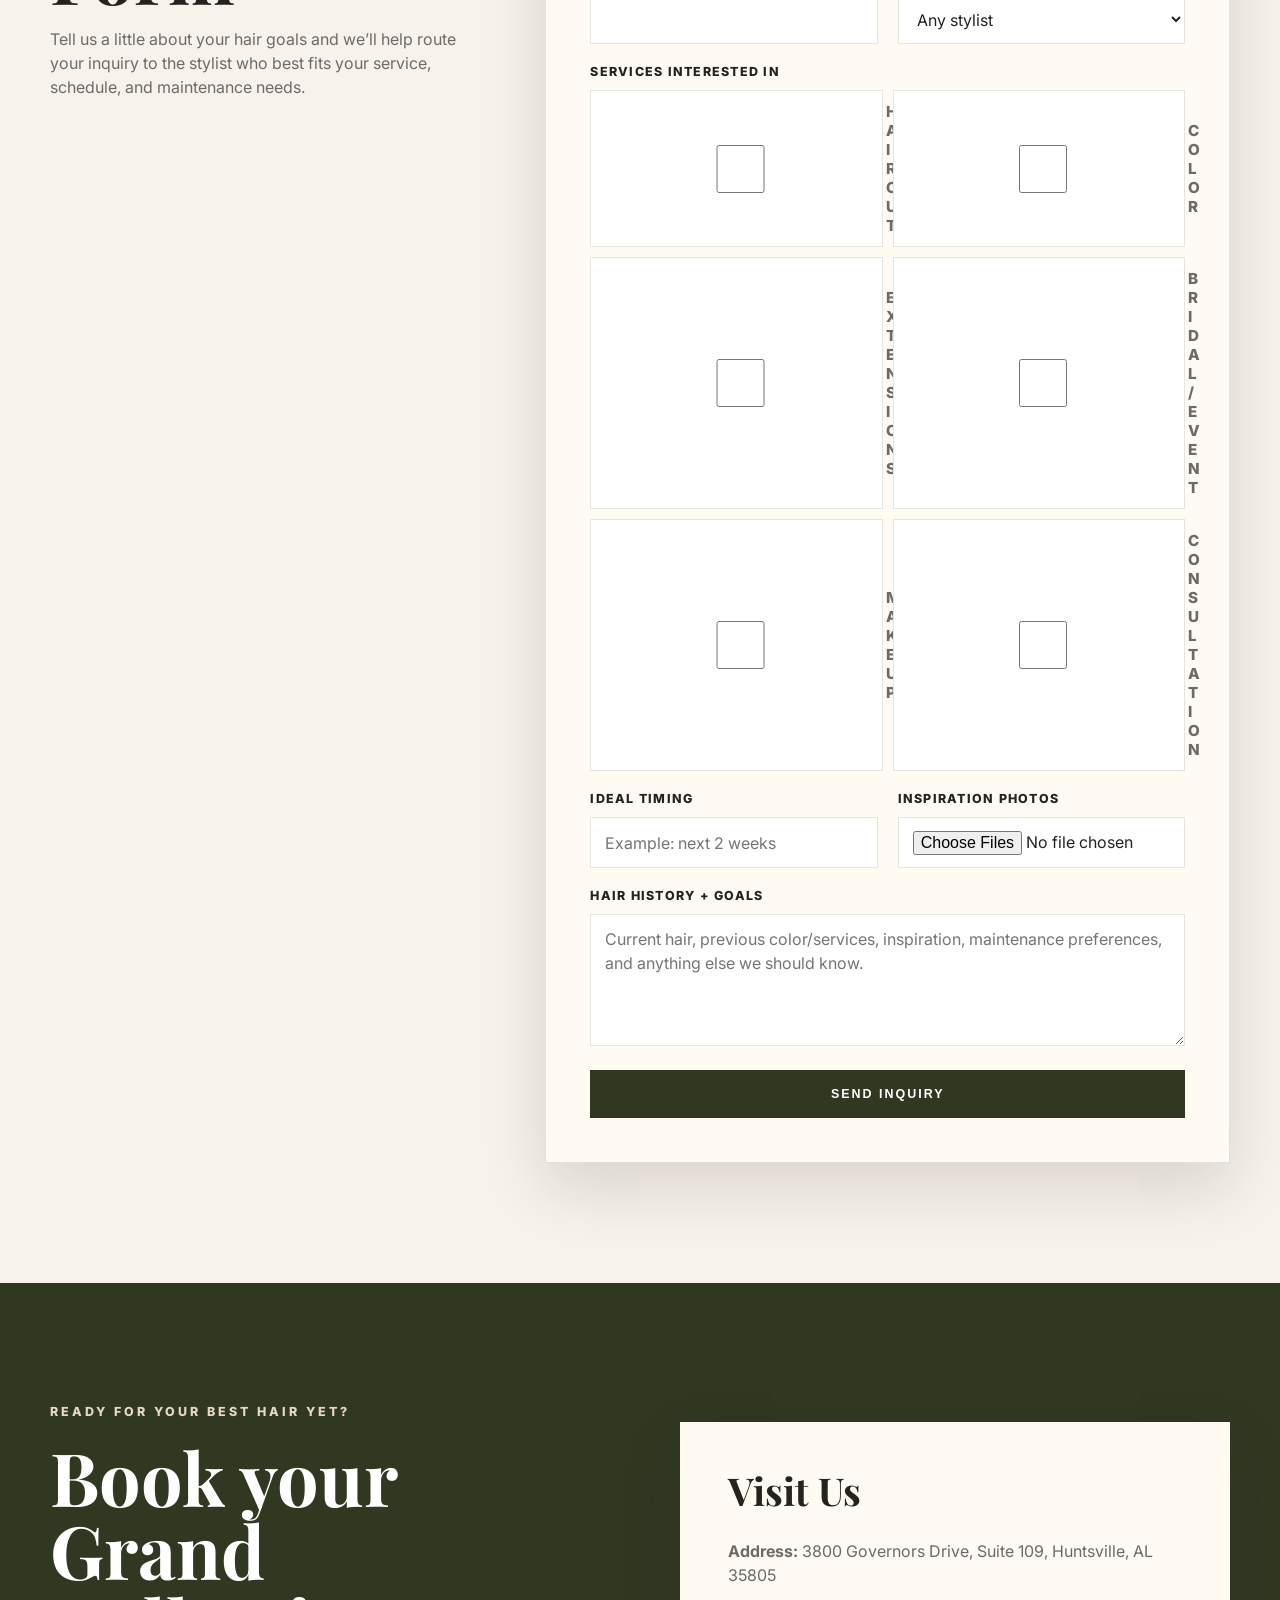
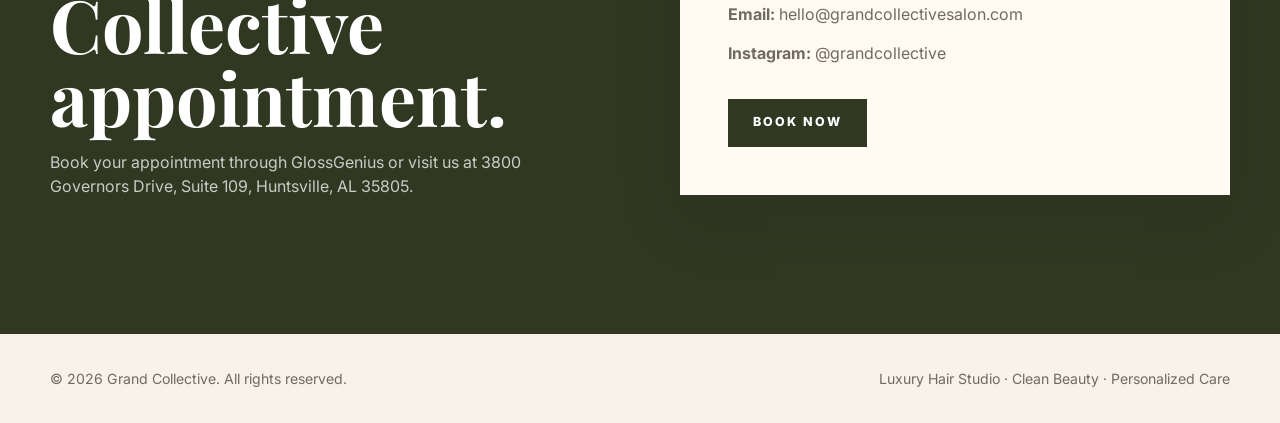
==== commit fb831e74: "meb updates" ====
--- a/index.html
+++ b/index.html
@@ -953,7 +953,7 @@
 
             <article class="stylist-card">
               <img
-                src="assets/mary-elizabeth-brooks.png"
+                src="assets/672676294_26354055414264459_793278864613499647_n.jpg"
                 alt="Mary Elizabeth Brooks"
               />
               <div class="stylist-body">
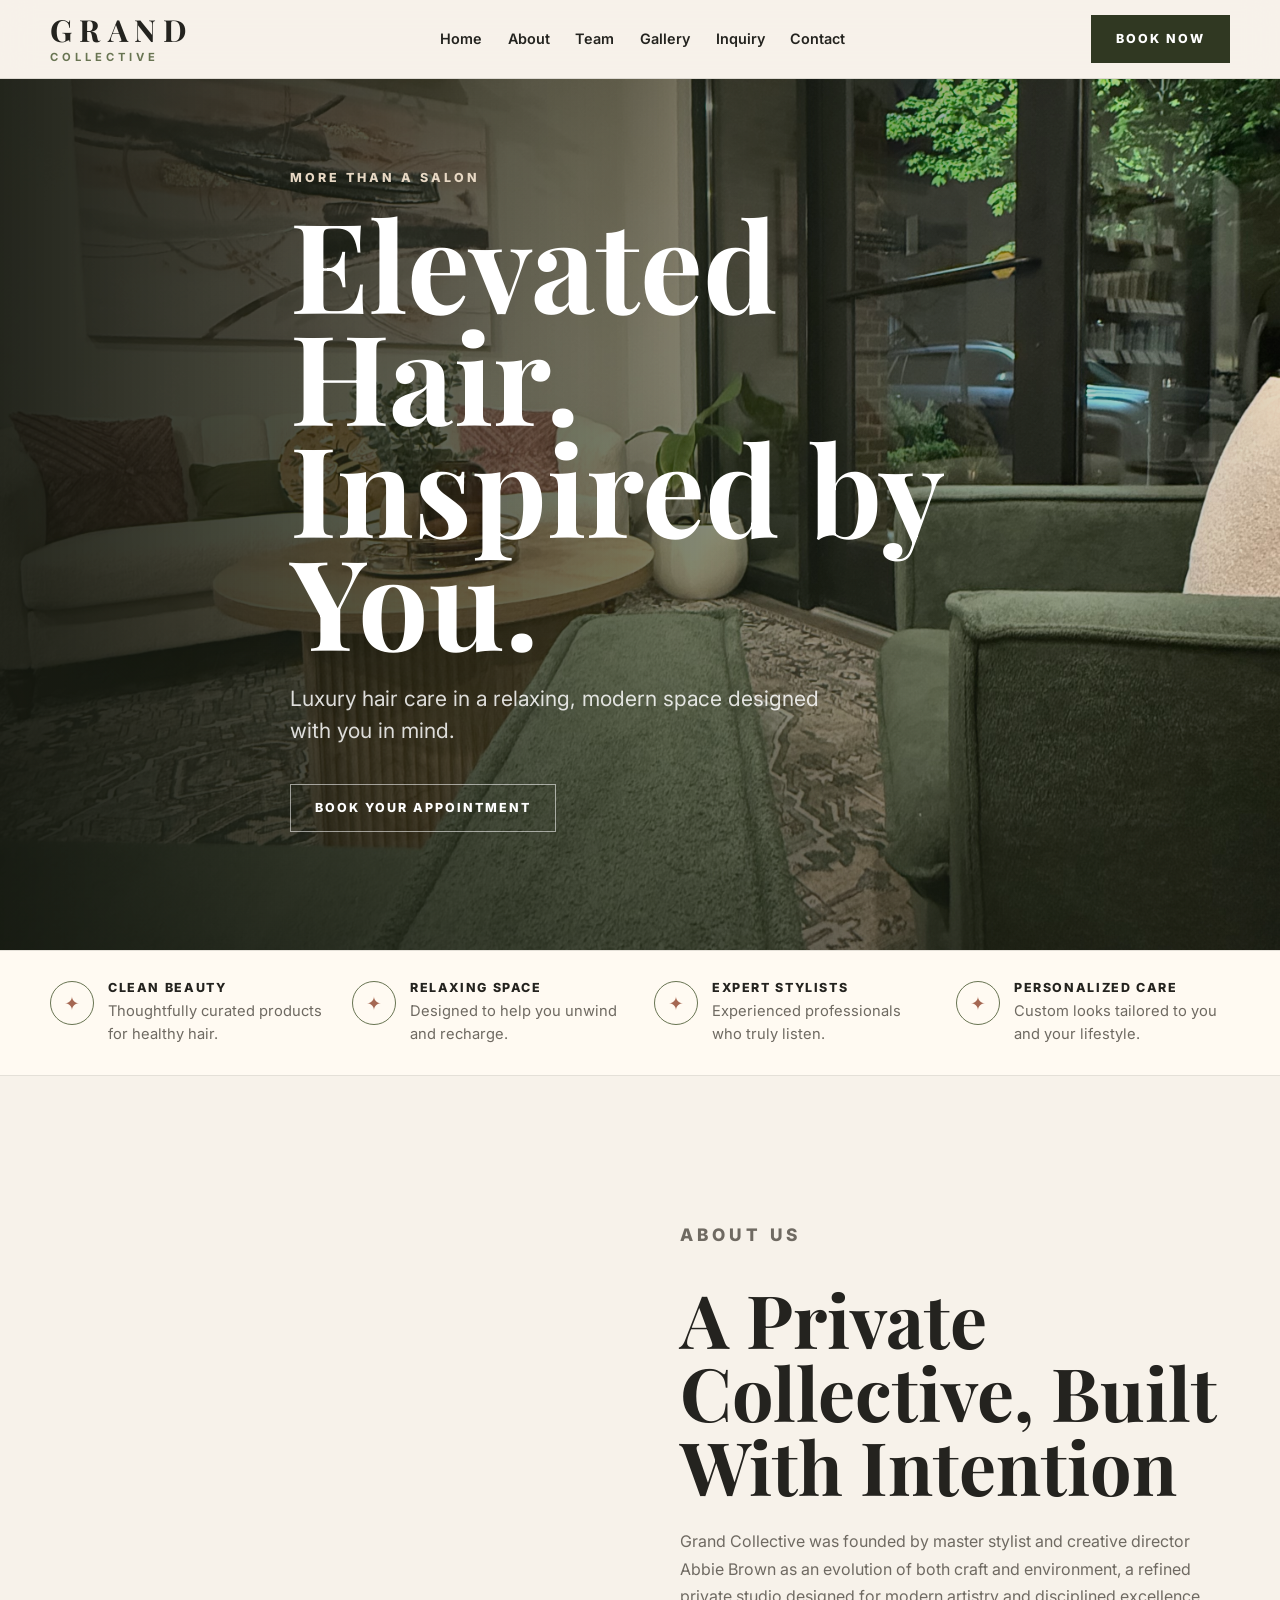
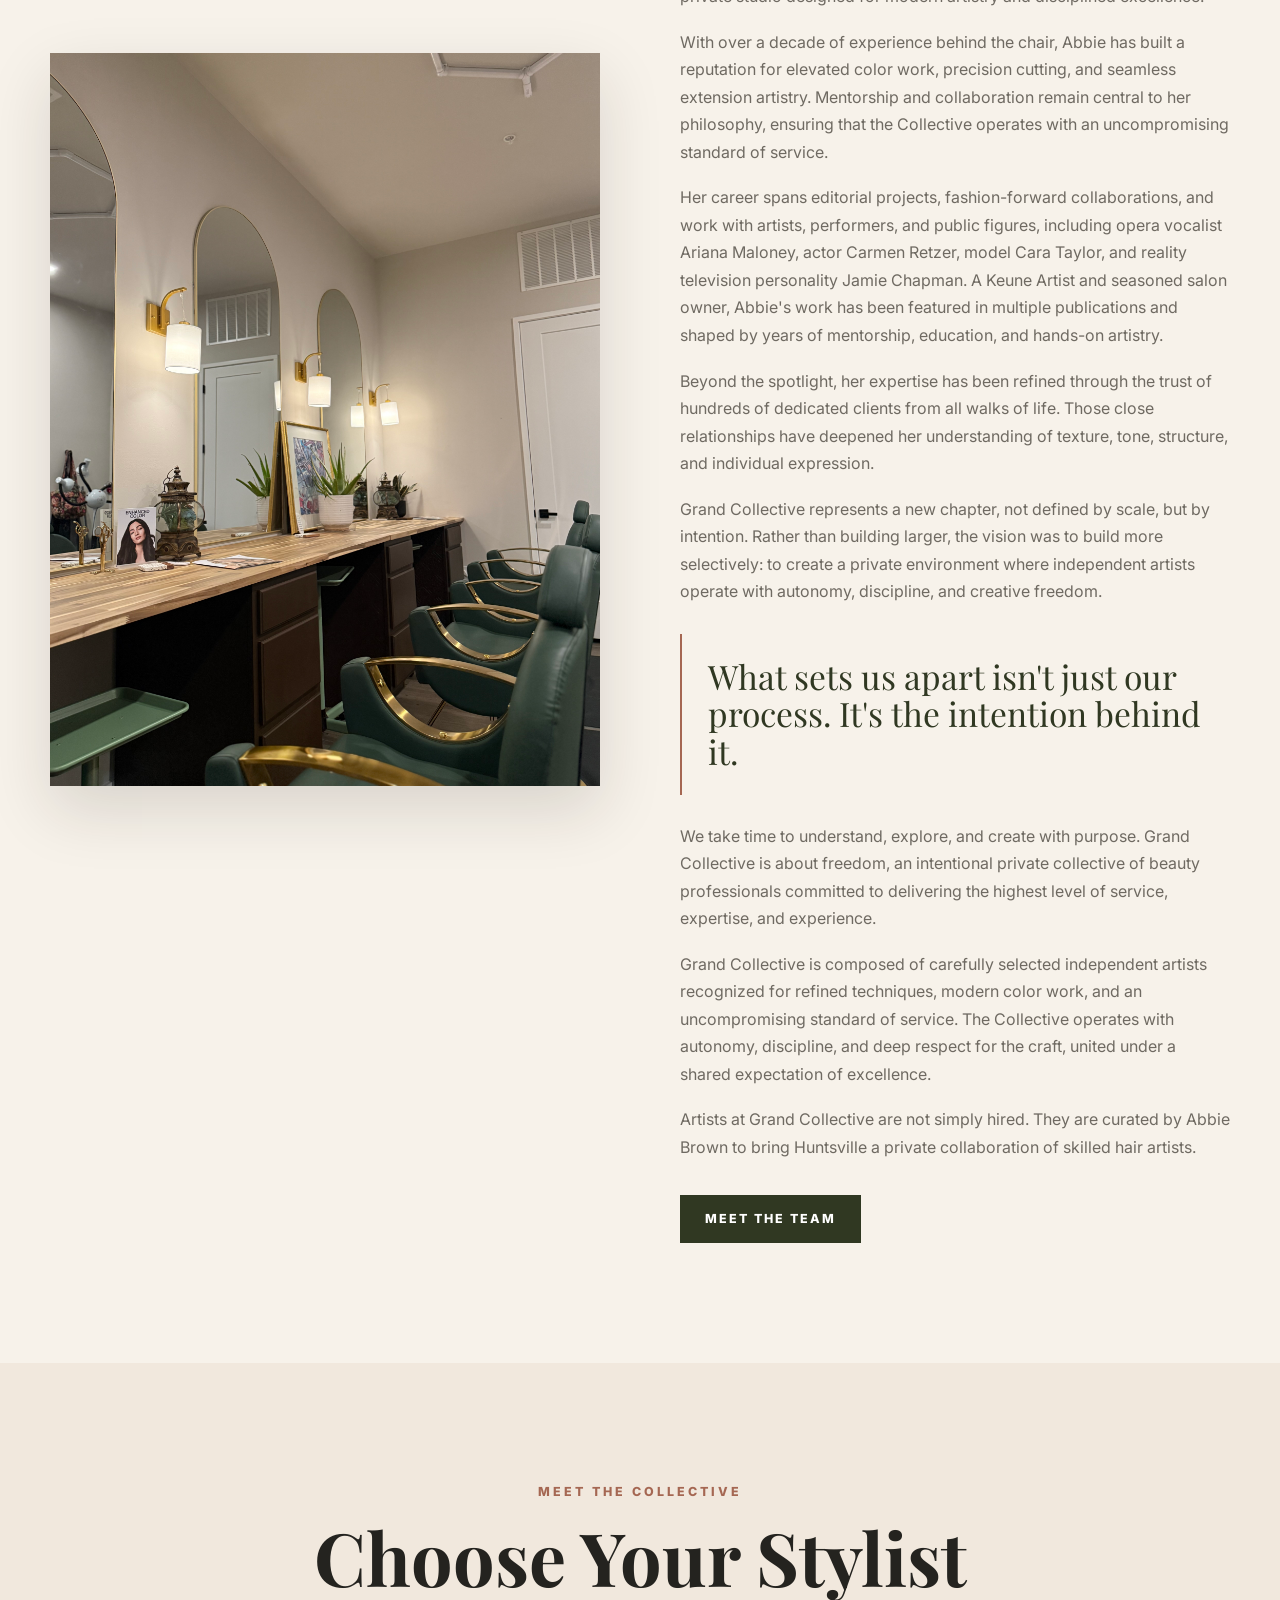
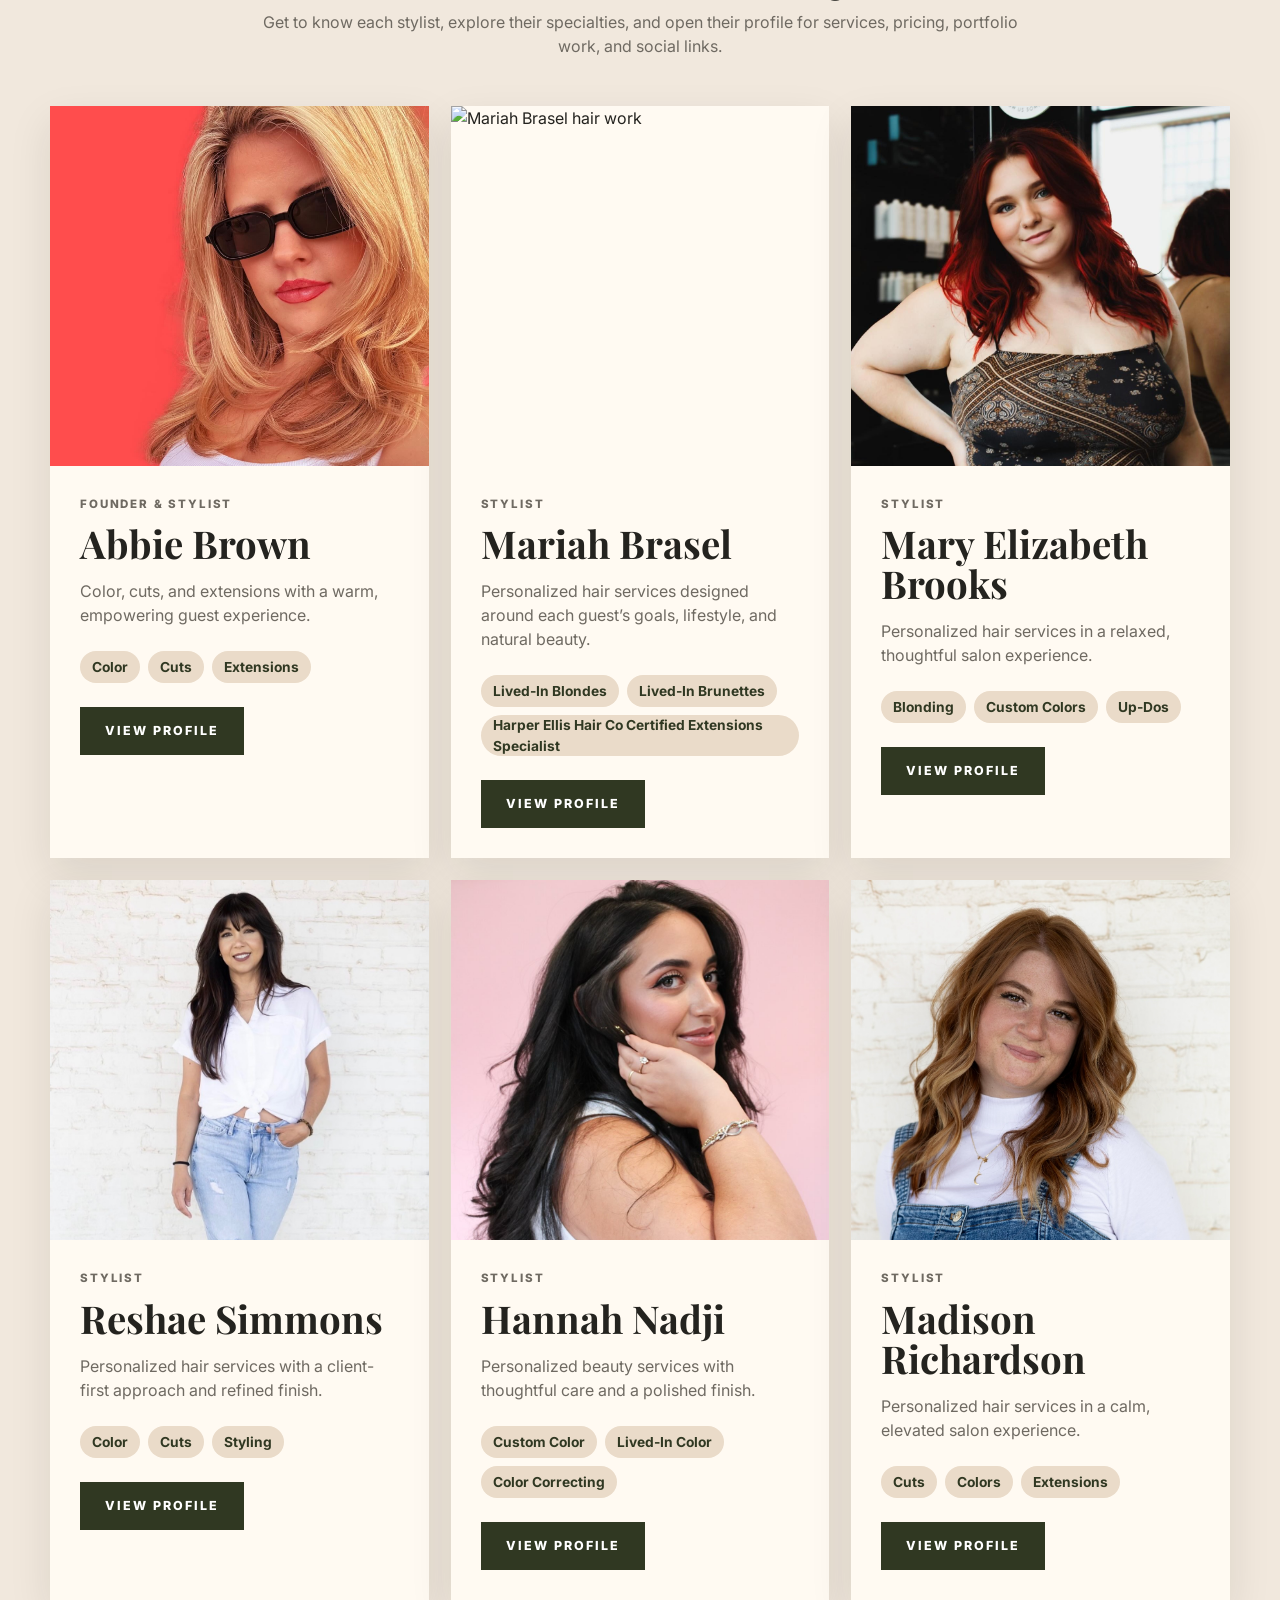
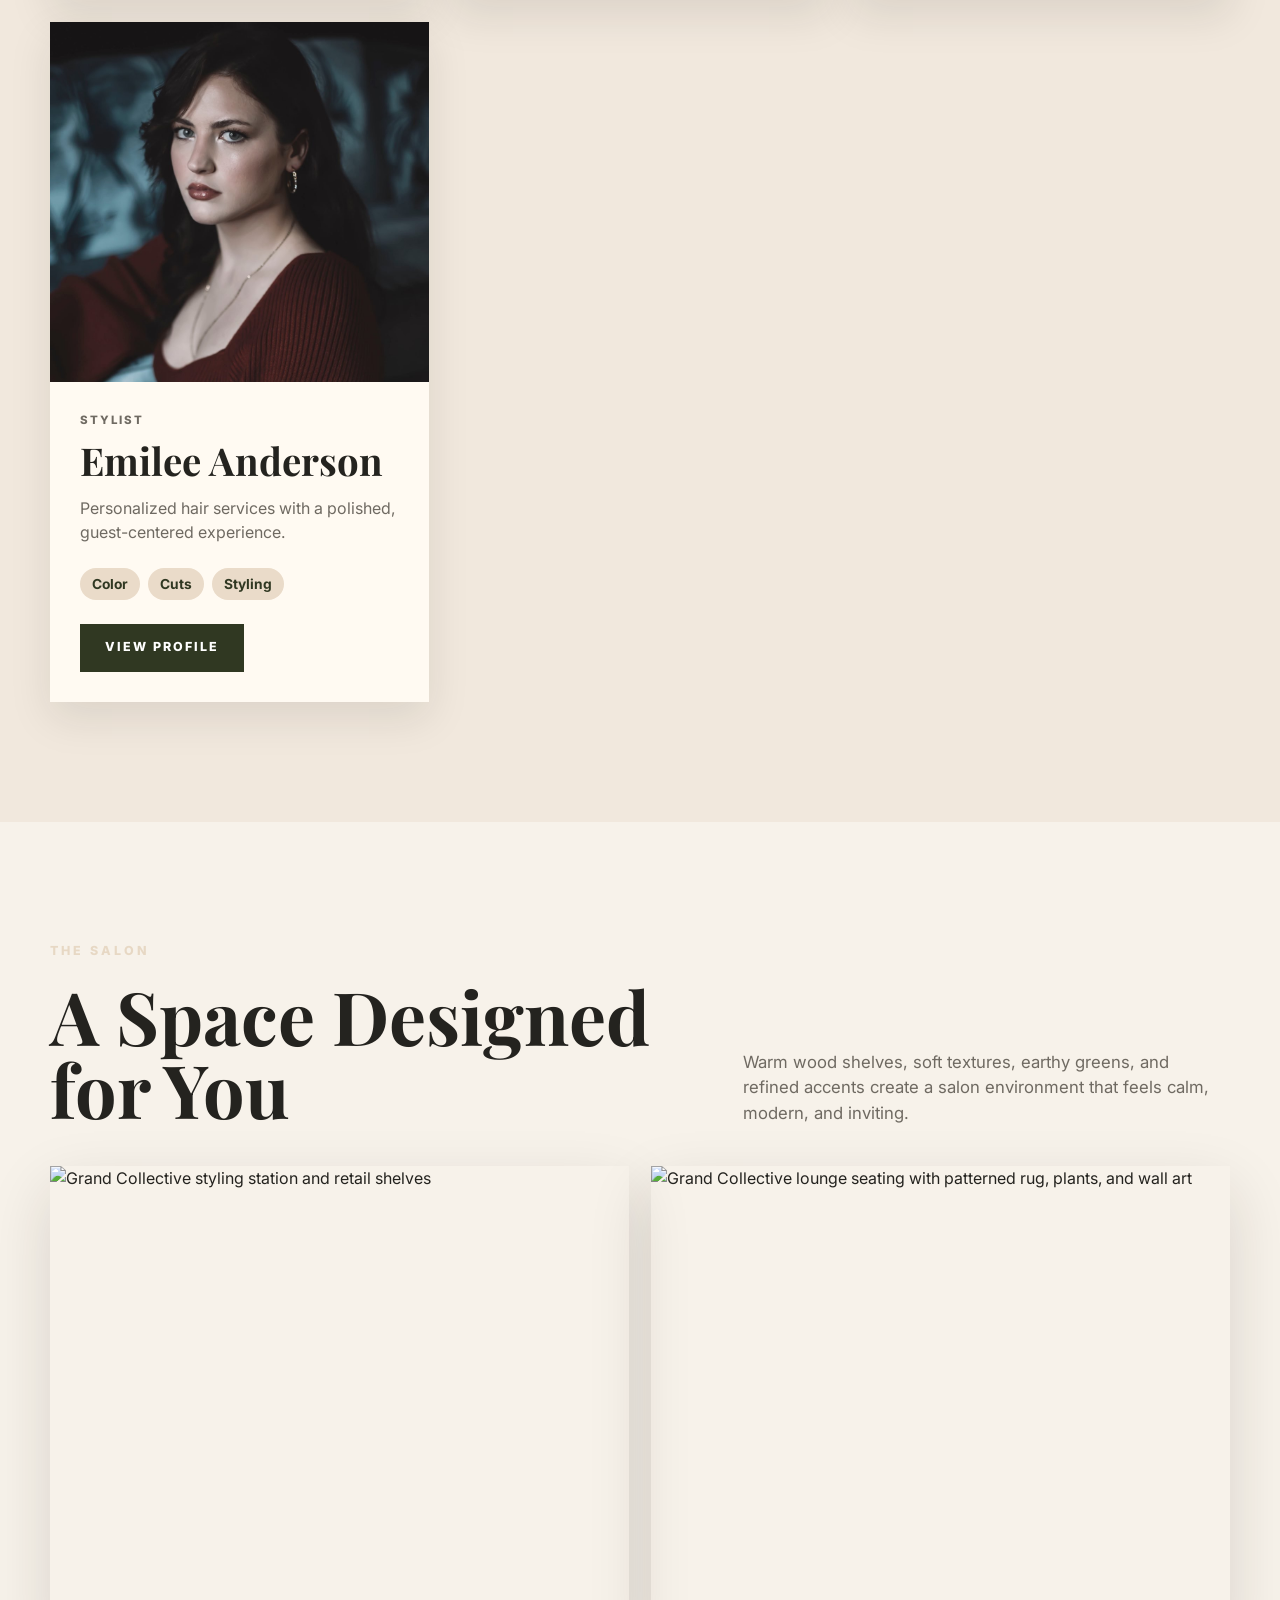
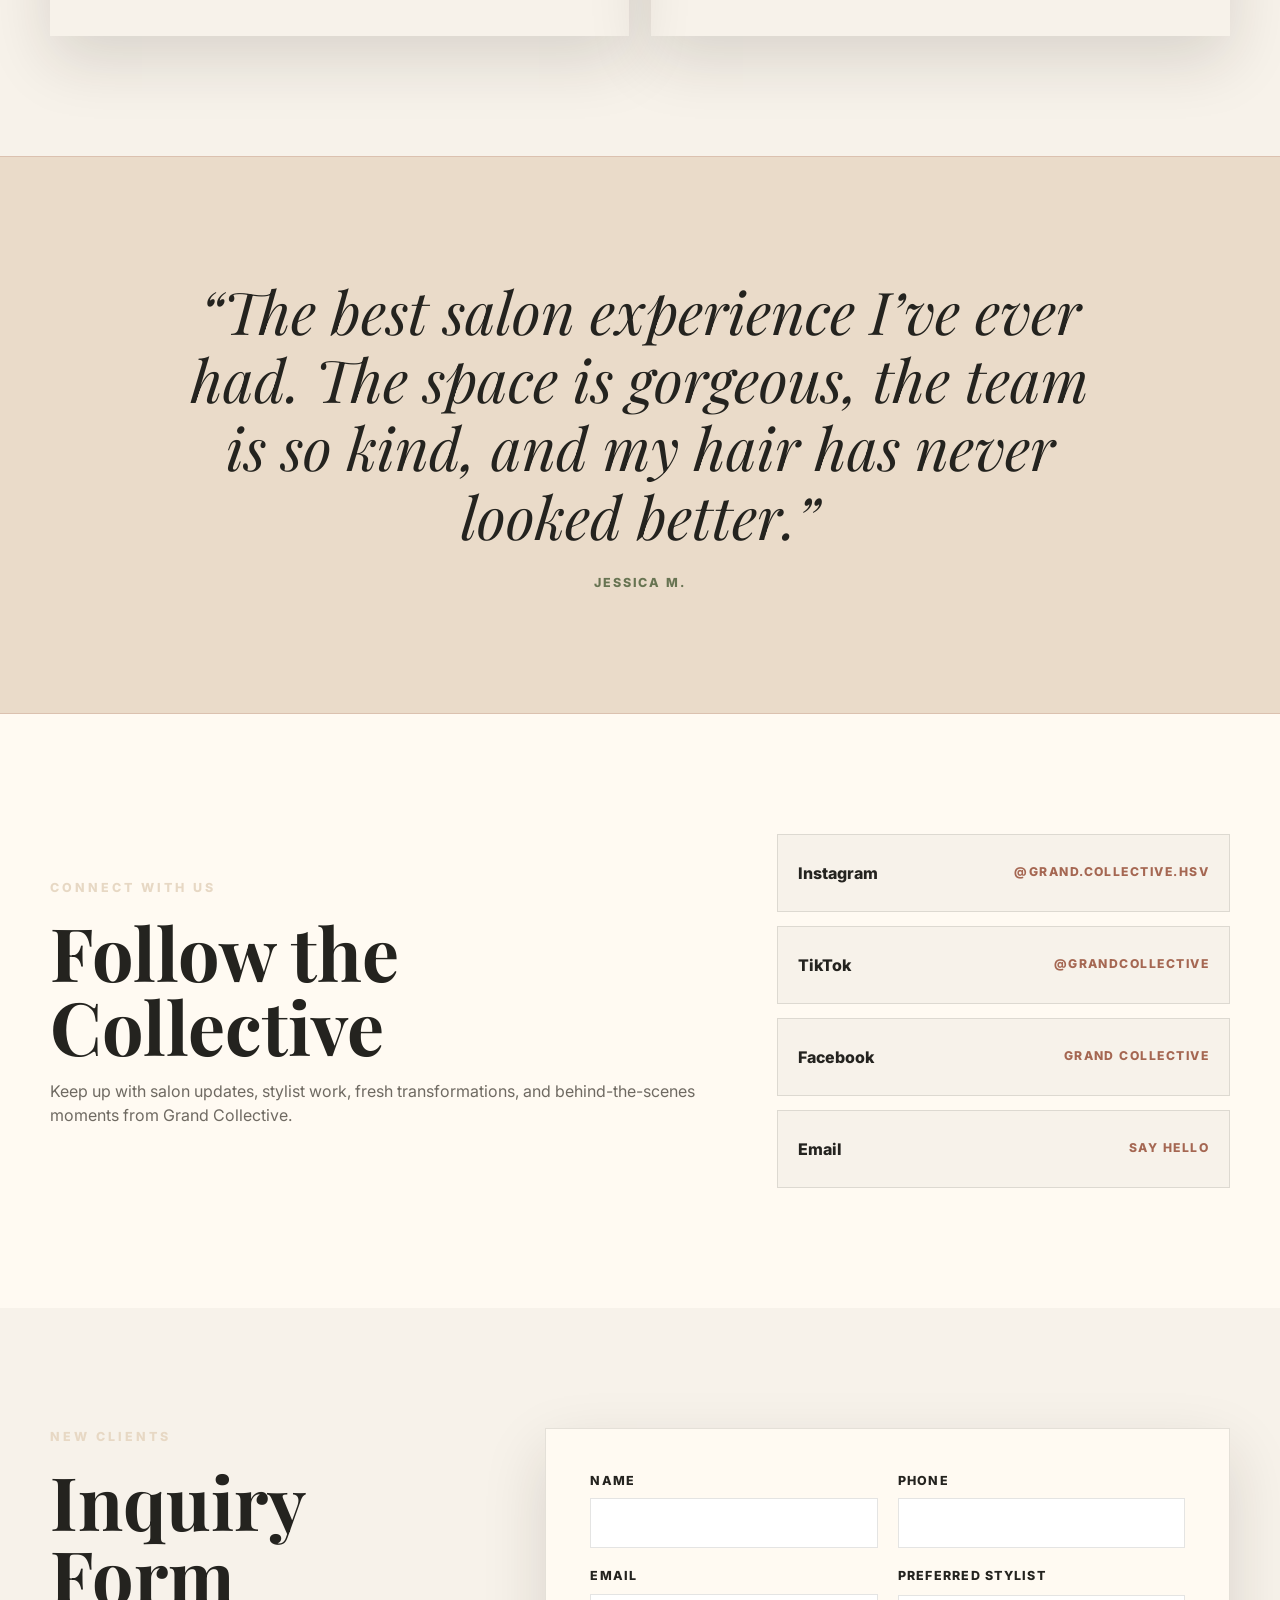
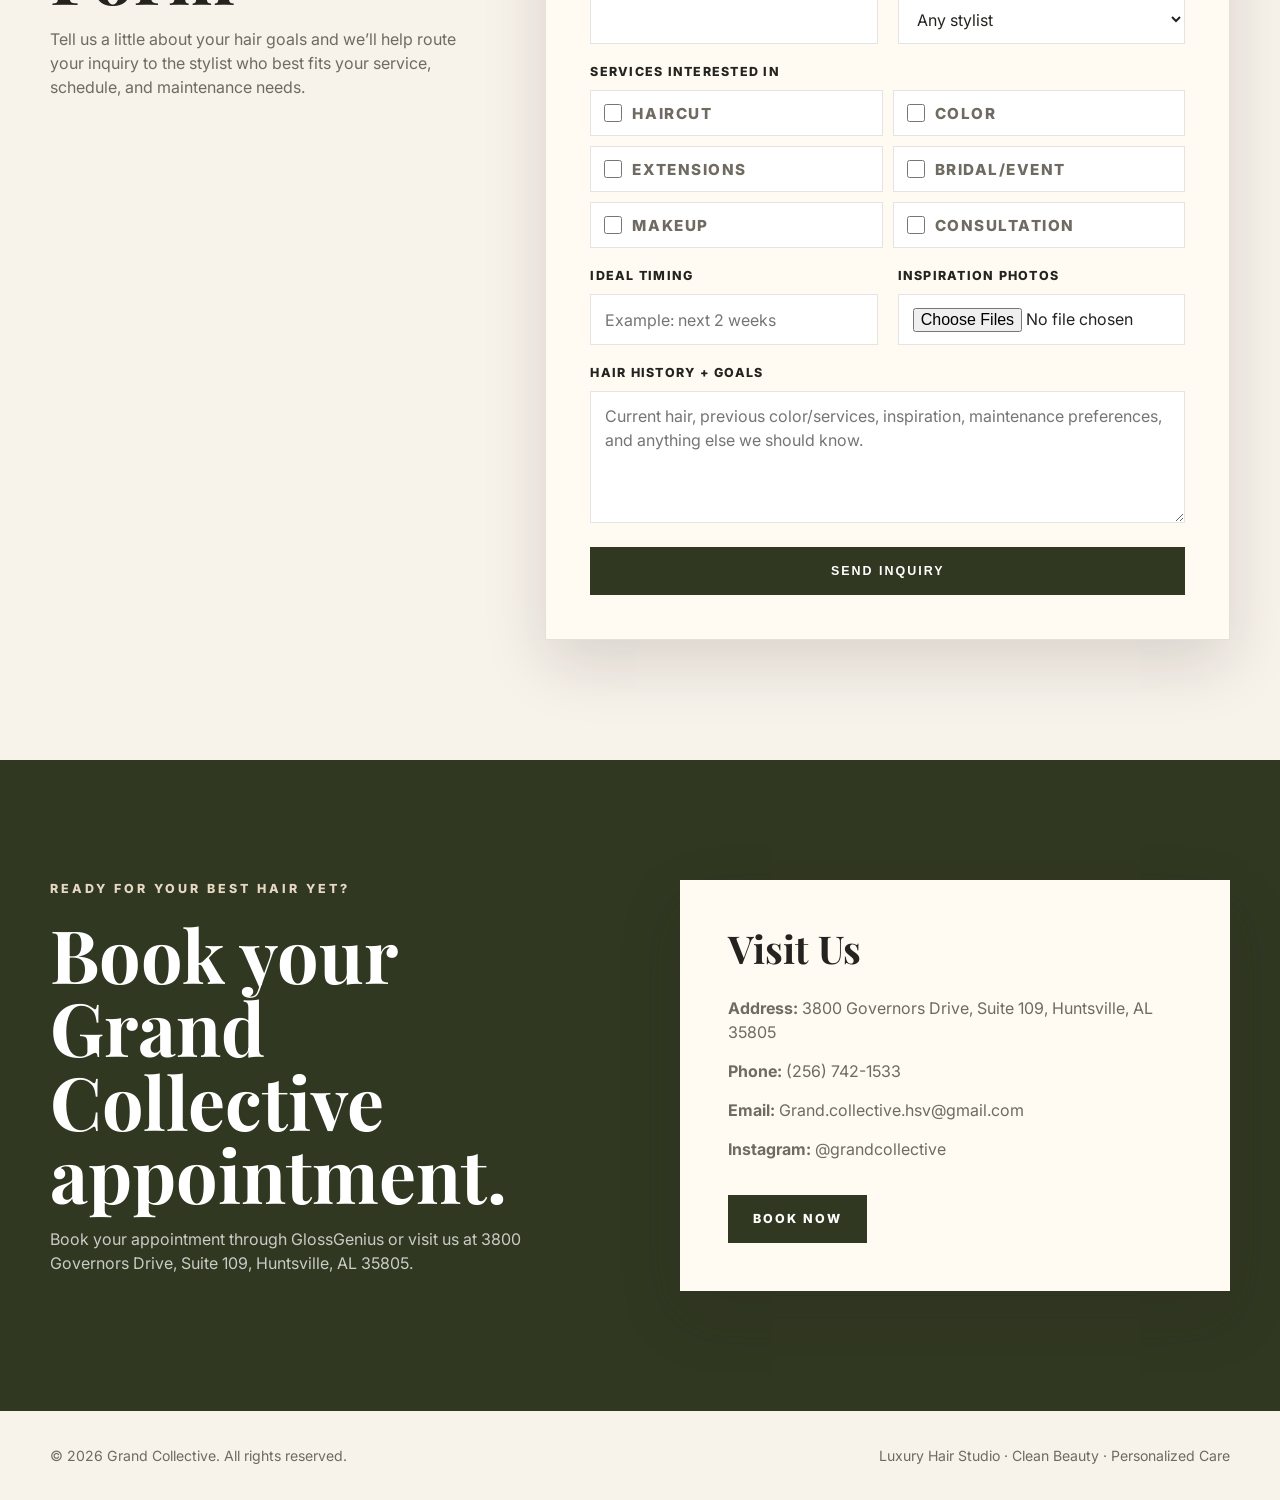
==== commit aa05d7b5: "Updates" ====
--- a/index.html
+++ b/index.html
@@ -403,7 +403,9 @@
         object-position: center top;
       }
 
-      .stylist-card img.madison-photo {
+      .stylist-card img.abbie-brown-photo,
+      .stylist-card img.madison-photo,
+      .stylist-card img.mary-brooks-photo {
         object-position: center top;
       }
 
@@ -648,6 +650,7 @@
         display: flex;
         align-items: center;
         gap: 10px;
+        justify-content: flex-start;
         min-height: 46px;
         min-width: 0;
         border: 1px solid var(--line);
@@ -662,6 +665,11 @@
       .check-grid input {
         accent-color: var(--clay);
         flex: 0 0 auto;
+        width: 18px;
+        min-height: 18px;
+        height: 18px;
+        margin: 0;
+        padding: 0;
       }
 
       .site-footer {
@@ -798,8 +806,8 @@
     <main>
       <section class="hero" id="home">
         <img
-          src="assets/salon-lounge.jpeg"
-          alt="Grand Collective salon lounge with cream sofa, green accents, plants, and artwork"
+          src="assets/home-background.jpeg"
+          alt="Grand Collective salon lounge with green chairs, cream sofa, plants, and artwork"
         />
         <div class="shell hero-content">
           <p class="eyebrow">More than a salon</p>
@@ -917,6 +925,7 @@
           <div class="card-grid">
             <article class="stylist-card">
               <img
+                class="abbie-brown-photo"
                 src="assets/abbie-profile.jpg"
                 alt="Abbie Brown, founder and stylist at Grand Collective"
               />
@@ -953,6 +962,7 @@
 
             <article class="stylist-card">
               <img
+                class="mary-brooks-photo"
                 src="assets/672676294_26354055414264459_793278864613499647_n.jpg"
                 alt="Mary Elizabeth Brooks"
               />
@@ -1009,7 +1019,7 @@
             <article class="stylist-card">
               <img
                 class="madison-photo"
-                src="assets/madison-richardson.png"
+                src="assets/madison-profile.png"
                 alt="Madison Richardson"
               />
               <div class="stylist-body">
@@ -1108,7 +1118,7 @@
             <a class="social-link" href="https://www.facebook.com/GrandCollective" target="_blank" rel="noopener noreferrer">
               Facebook <span>Grand Collective</span>
             </a>
-            <a class="social-link" href="mailto:hello@grandcollectivesalon.com">
+            <a class="social-link" href="mailto:Grand.collective.hsv@gmail.com">
               Email <span>Say Hello</span>
             </a>
           </div>
@@ -1215,7 +1225,8 @@
             <h3>Visit Us</h3>
             <div class="contact-list">
               <p><strong>Address:</strong> 3800 Governors Drive, Suite 109, Huntsville, AL 35805</p>
-              <p><strong>Email:</strong> hello@grandcollectivesalon.com</p>
+              <p><strong>Phone:</strong> <a href="tel:+12567421533">(256) 742-1533</a></p>
+              <p><strong>Email:</strong> <a href="mailto:Grand.collective.hsv@gmail.com">Grand.collective.hsv@gmail.com</a></p>
               <p><strong>Instagram:</strong> @grandcollective</p>
             </div>
             <a class="button" href="https://www.glossgenius.com" target="_blank" rel="noopener noreferrer">Book Now</a>
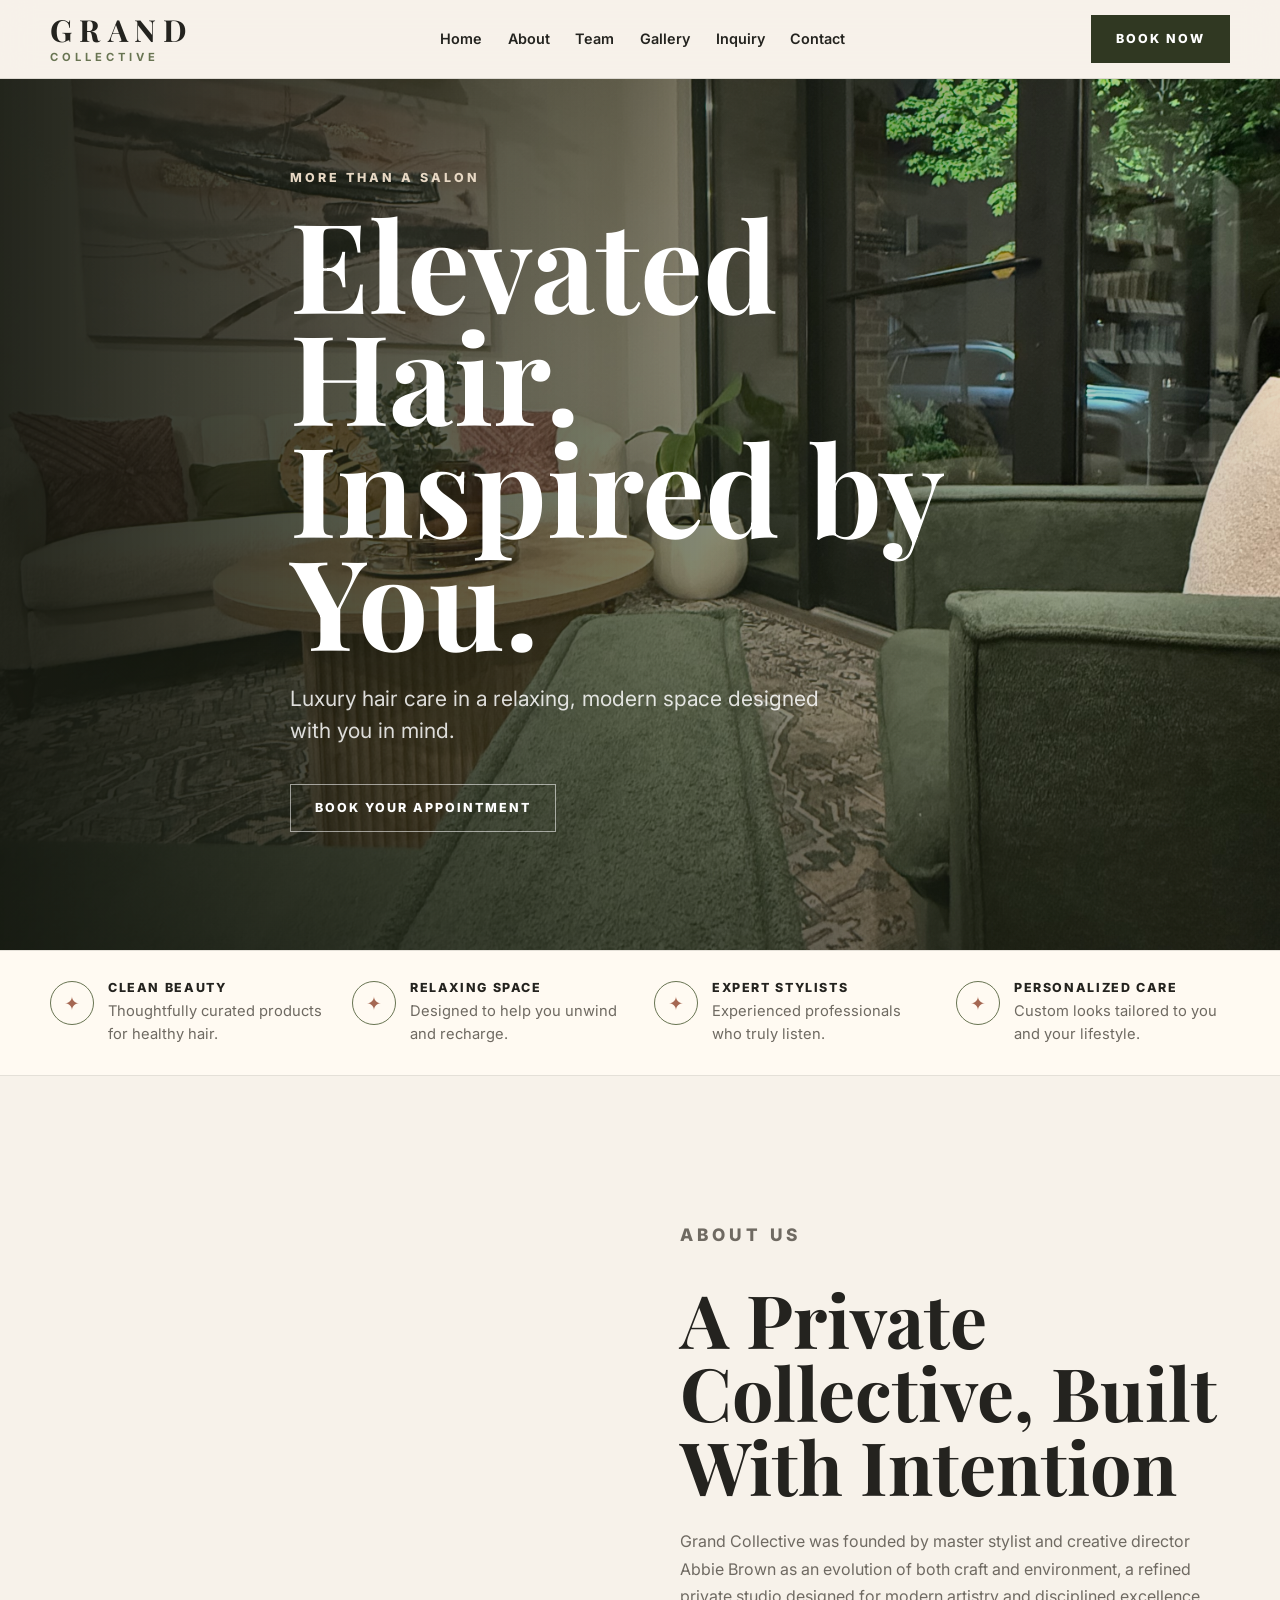
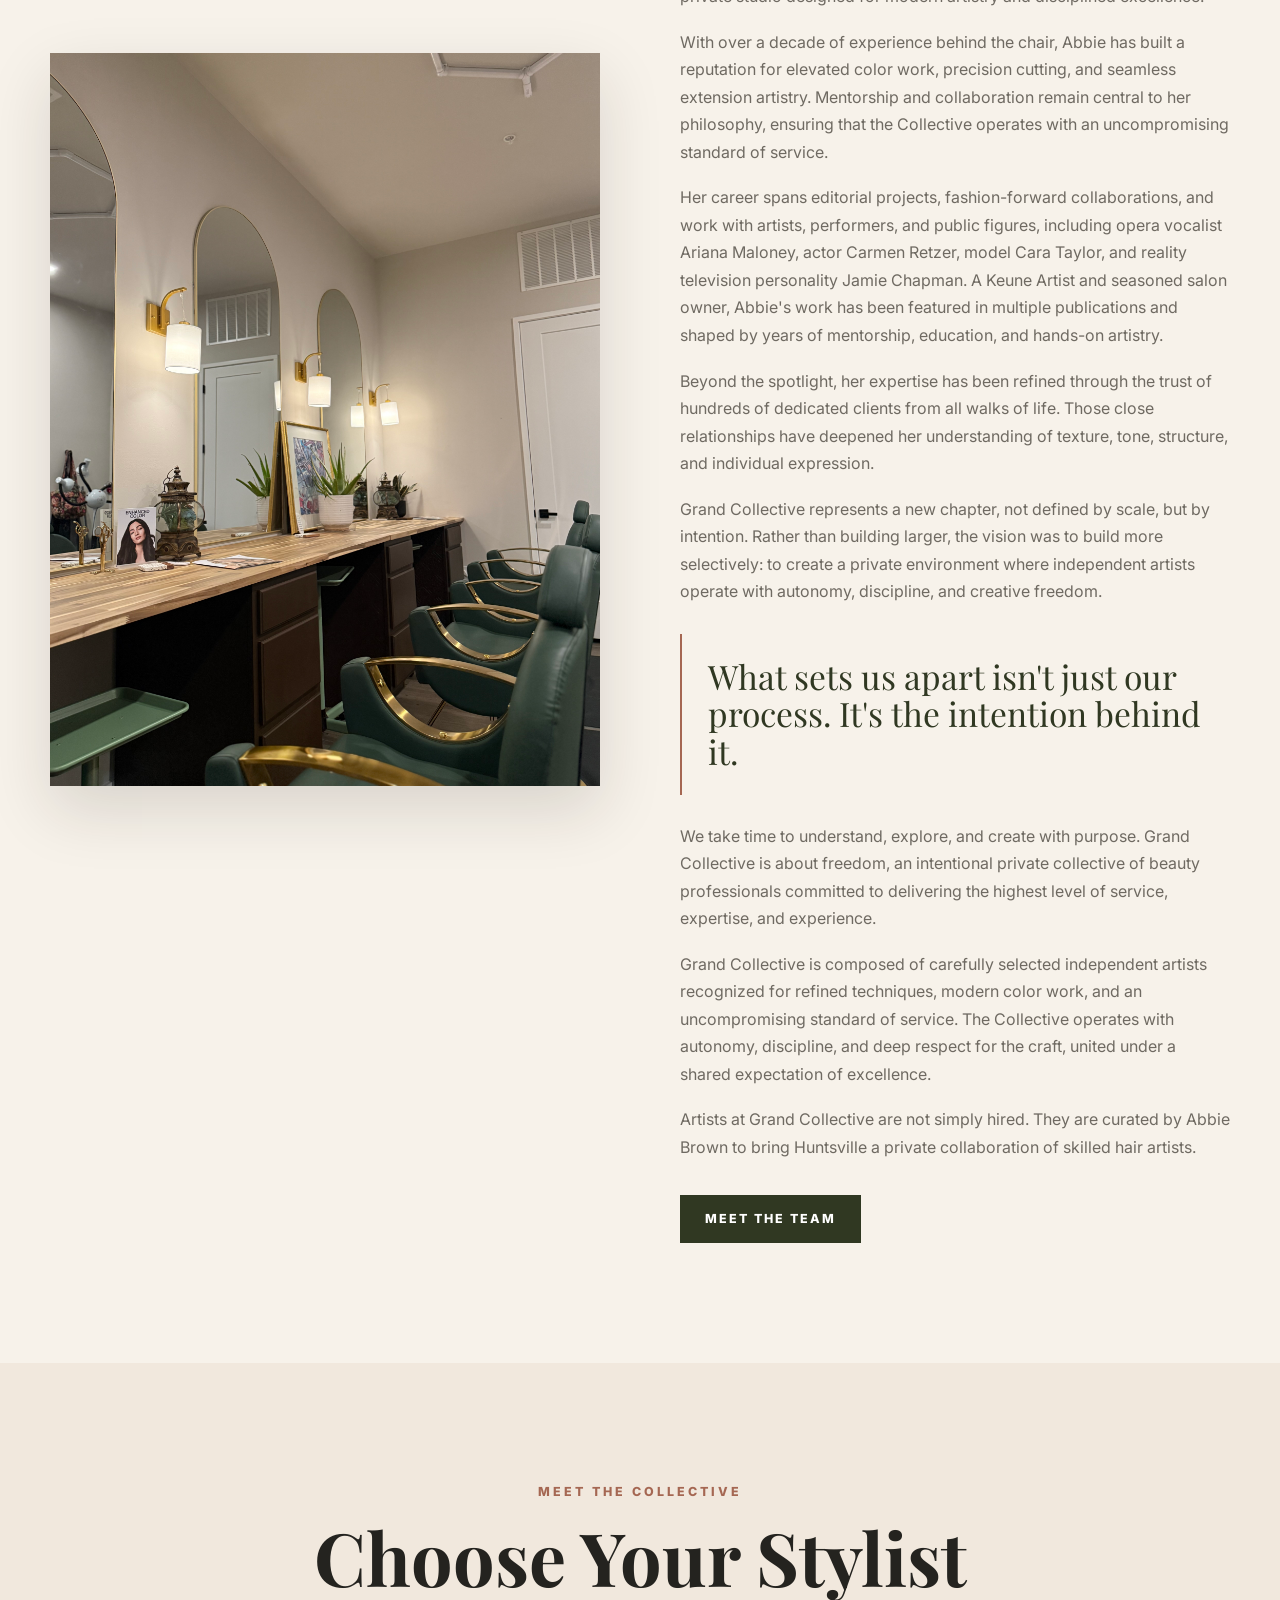
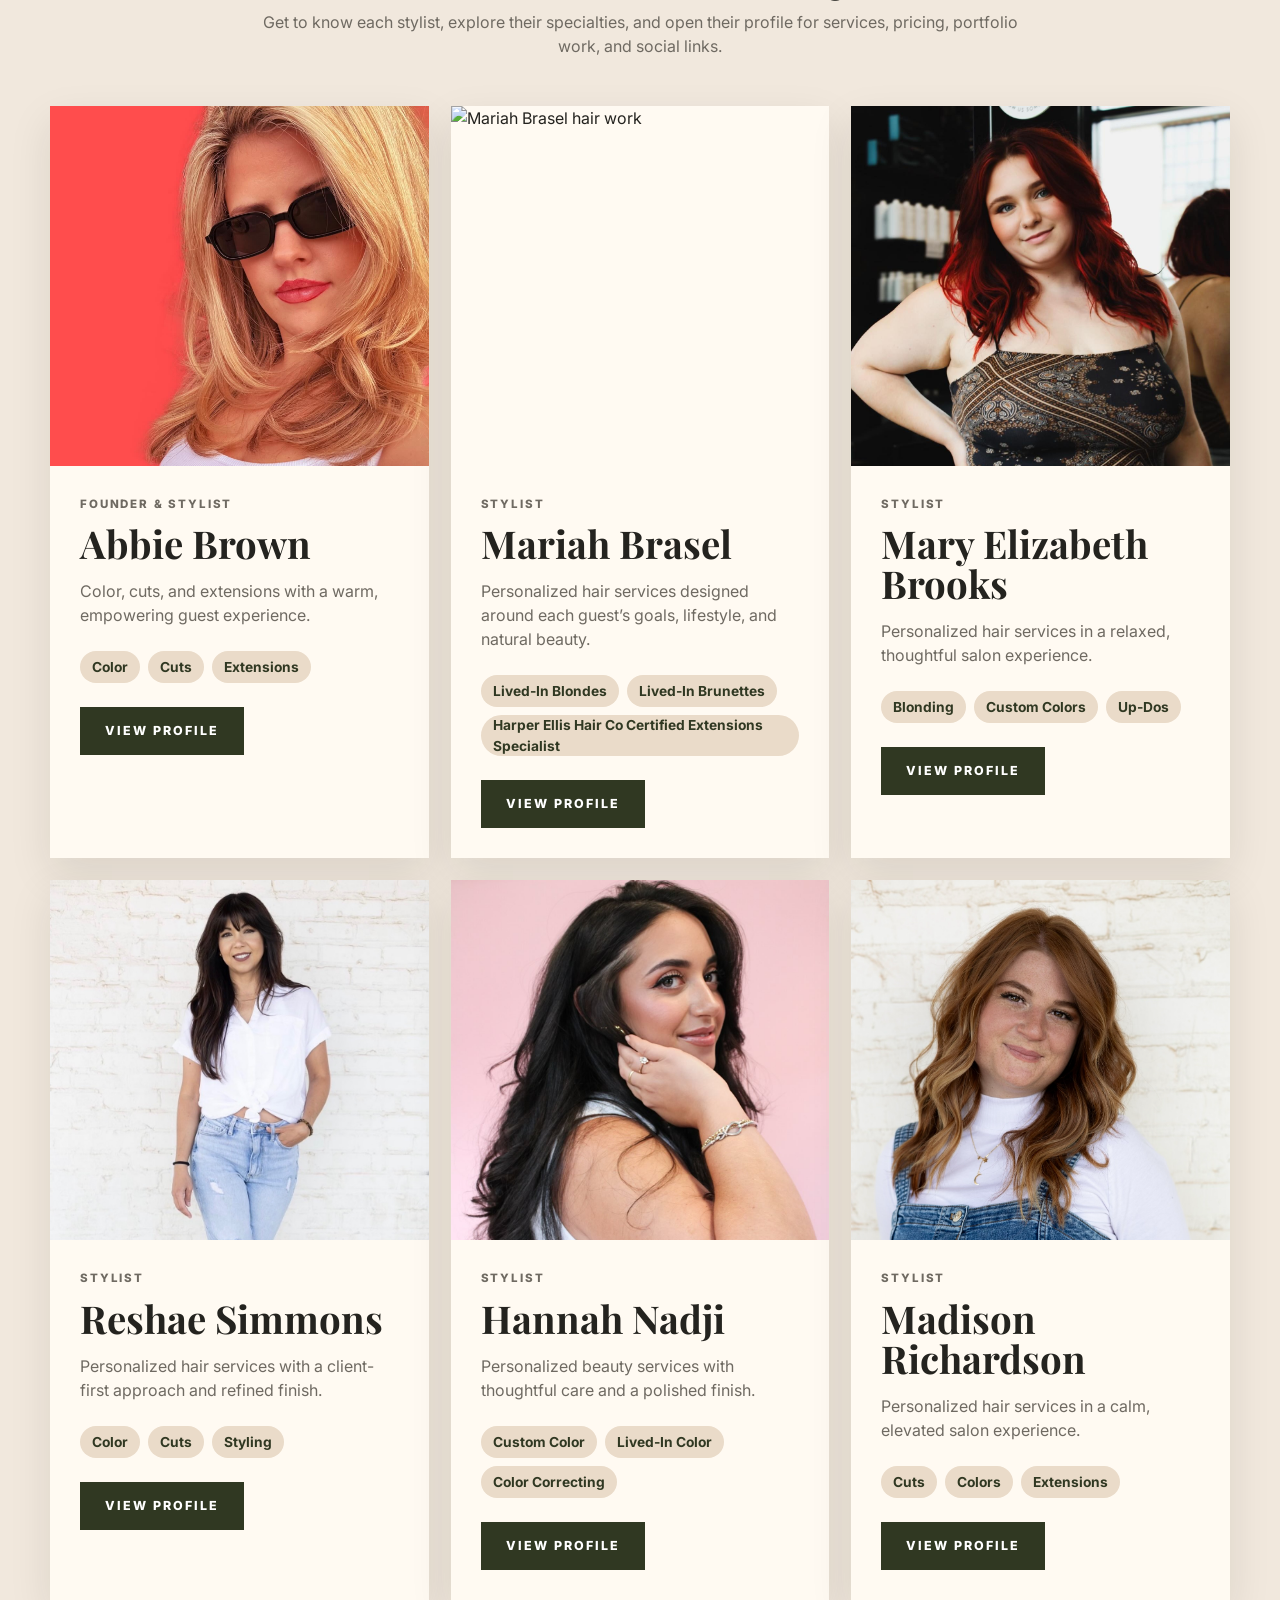
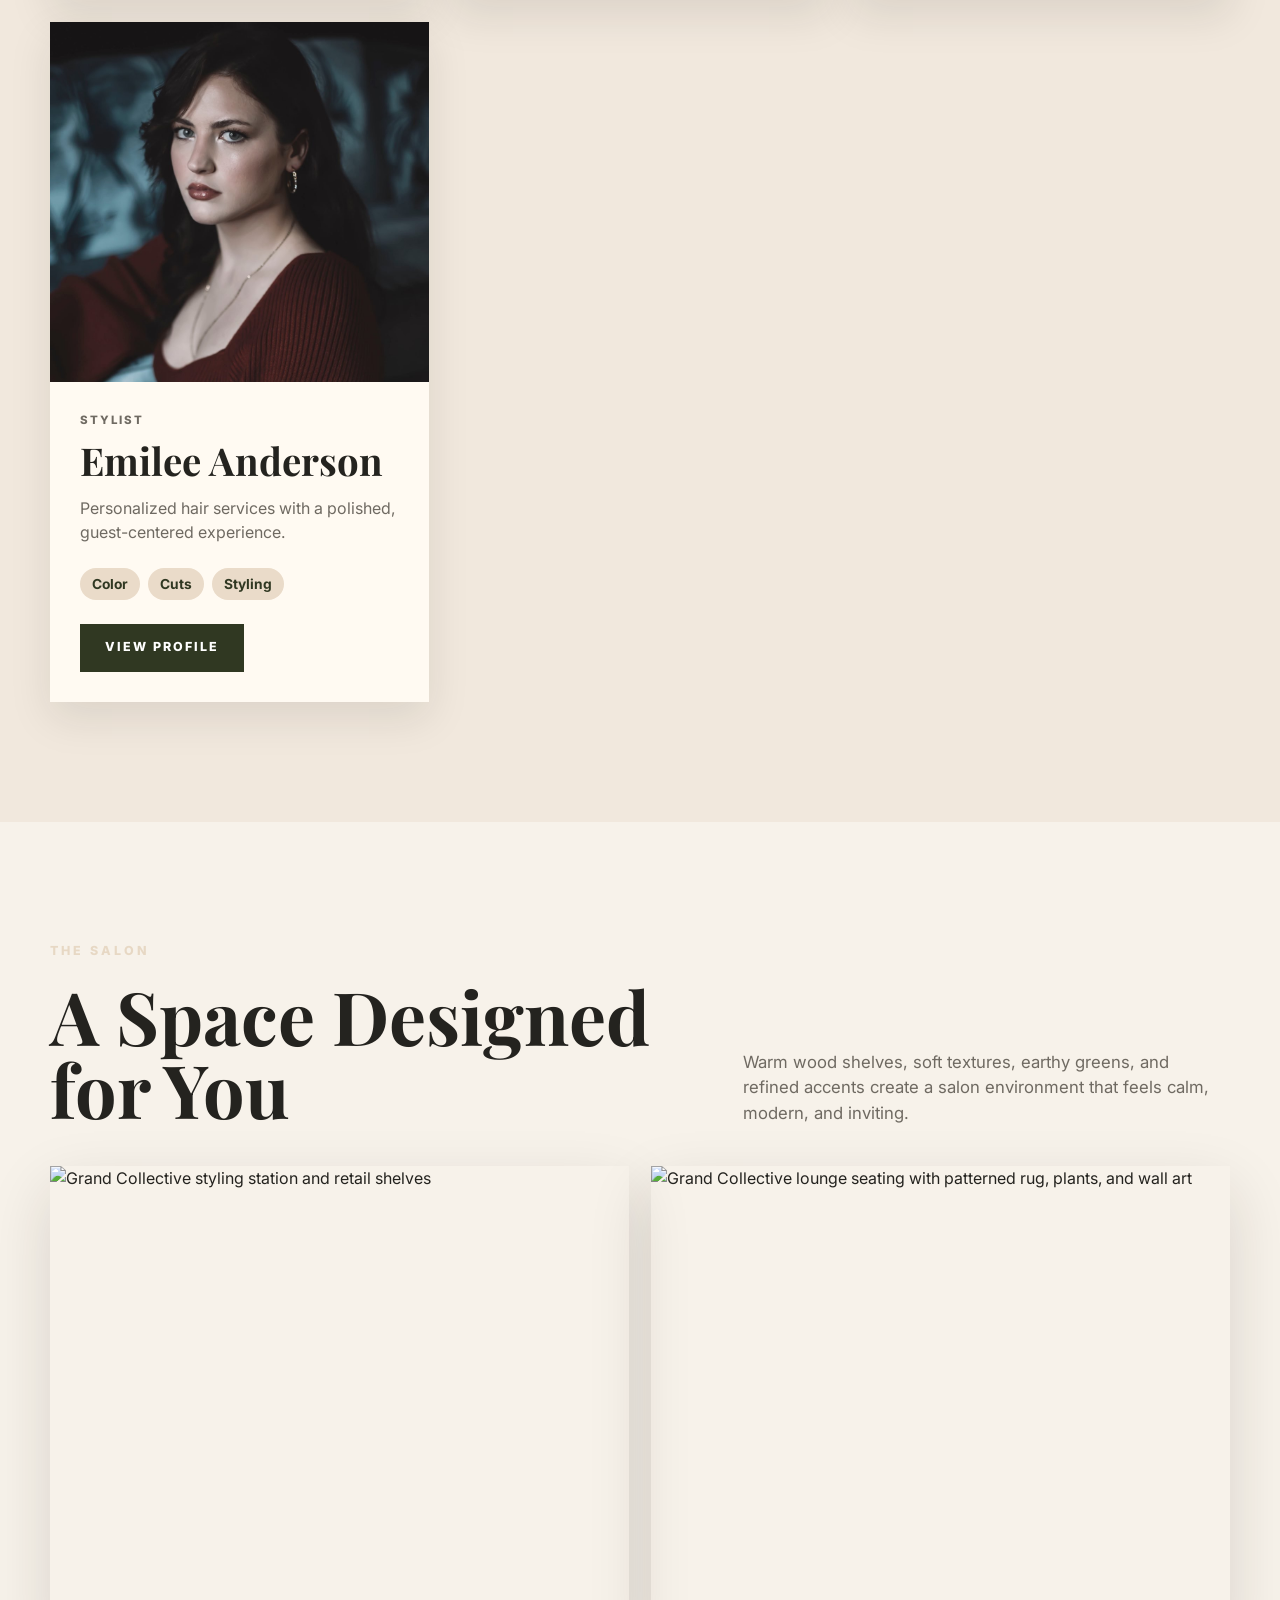
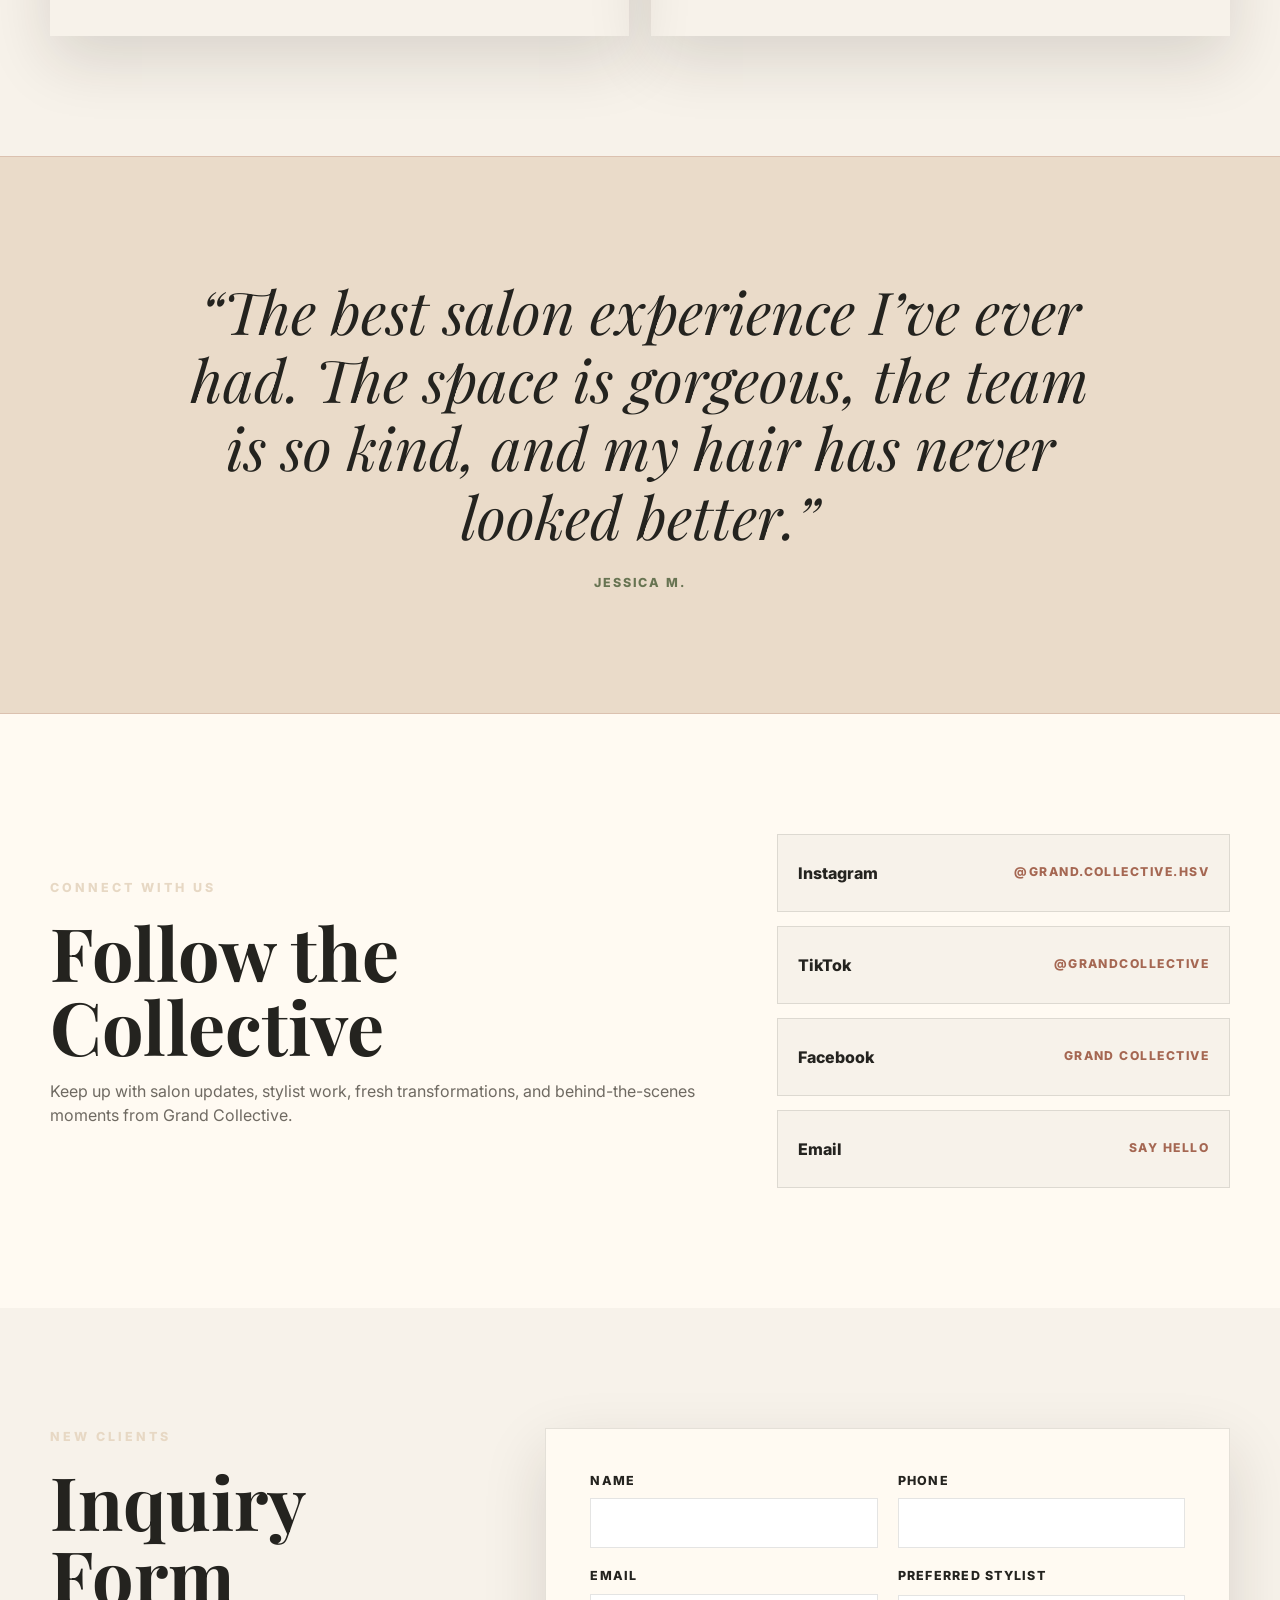
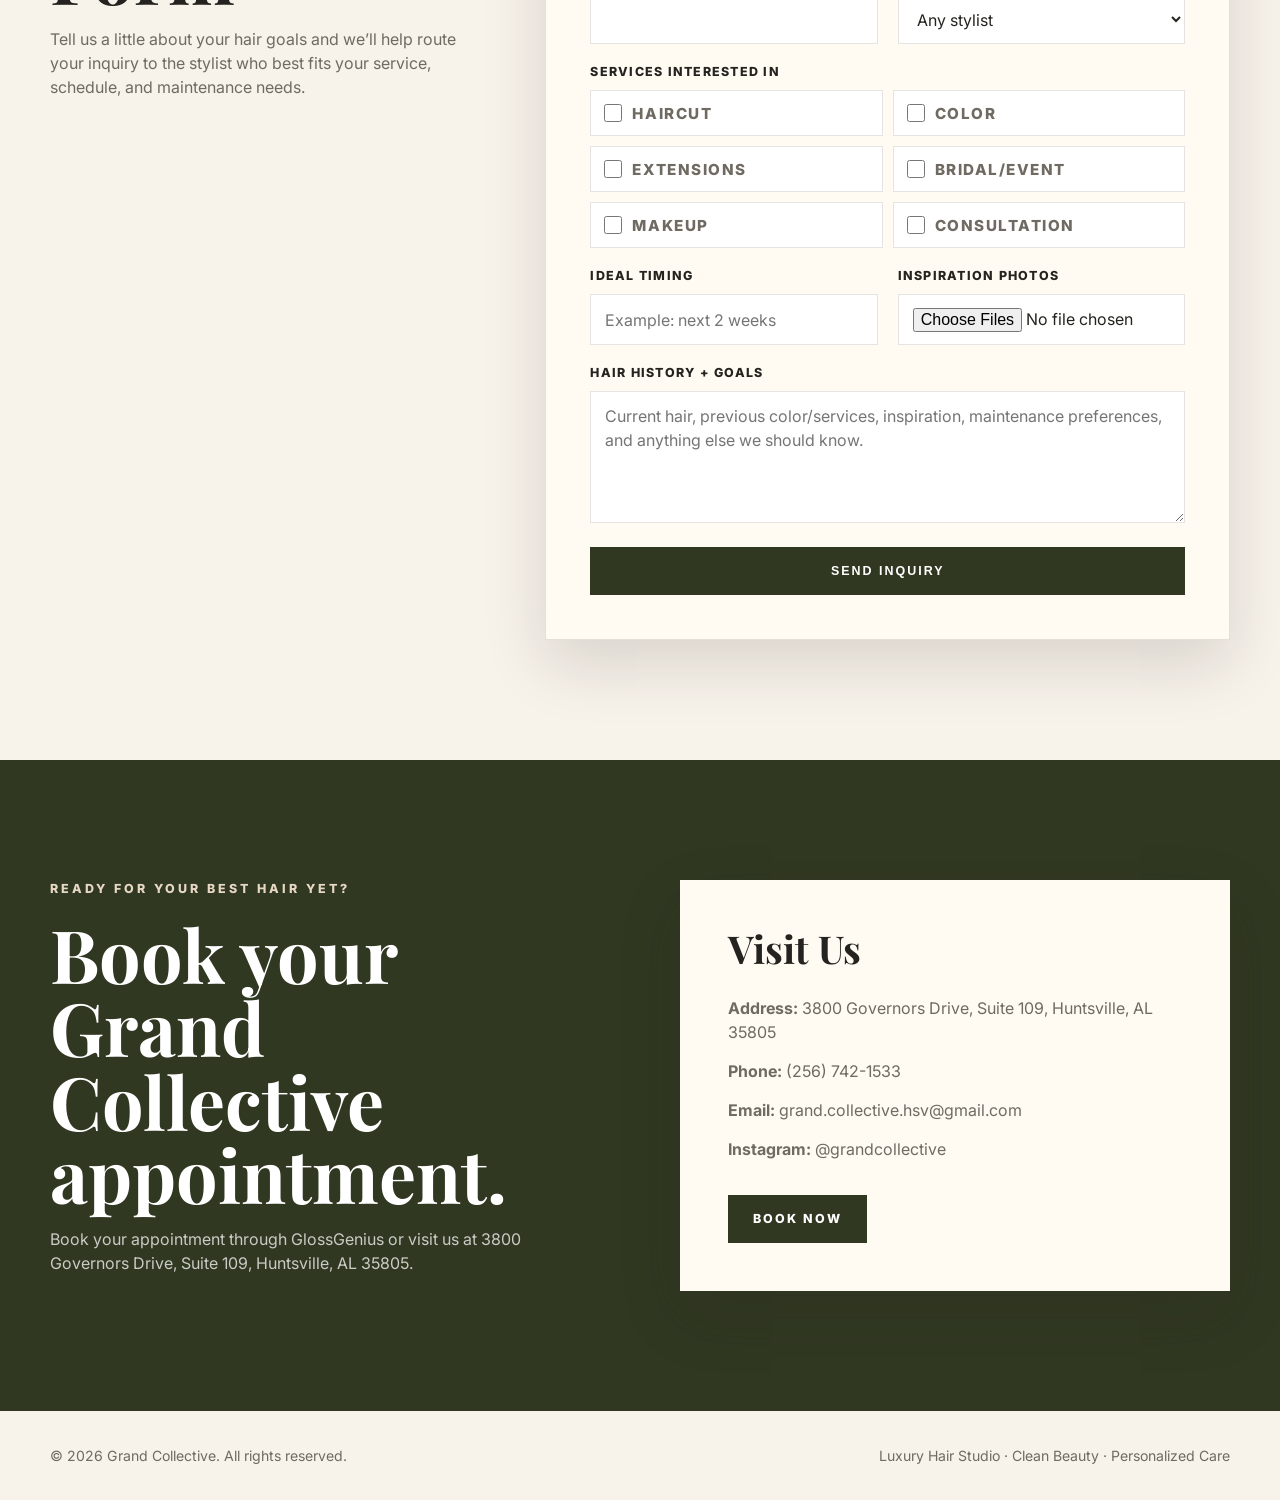
==== commit 9f00ec13: "Update index.html" ====
--- a/index.html
+++ b/index.html
@@ -1118,7 +1118,7 @@
             <a class="social-link" href="https://www.facebook.com/GrandCollective" target="_blank" rel="noopener noreferrer">
               Facebook <span>Grand Collective</span>
             </a>
-            <a class="social-link" href="mailto:Grand.collective.hsv@gmail.com">
+            <a class="social-link" href="mailto:grand.collective.hsv@gmail.com">
               Email <span>Say Hello</span>
             </a>
           </div>
@@ -1226,7 +1226,7 @@
             <div class="contact-list">
               <p><strong>Address:</strong> 3800 Governors Drive, Suite 109, Huntsville, AL 35805</p>
               <p><strong>Phone:</strong> <a href="tel:+12567421533">(256) 742-1533</a></p>
-              <p><strong>Email:</strong> <a href="mailto:Grand.collective.hsv@gmail.com">Grand.collective.hsv@gmail.com</a></p>
+              <p><strong>Email:</strong> <a href="mailto:grand.collective.hsv@gmail.com">grand.collective.hsv@gmail.com</a></p>
               <p><strong>Instagram:</strong> @grandcollective</p>
             </div>
             <a class="button" href="https://www.glossgenius.com" target="_blank" rel="noopener noreferrer">Book Now</a>
